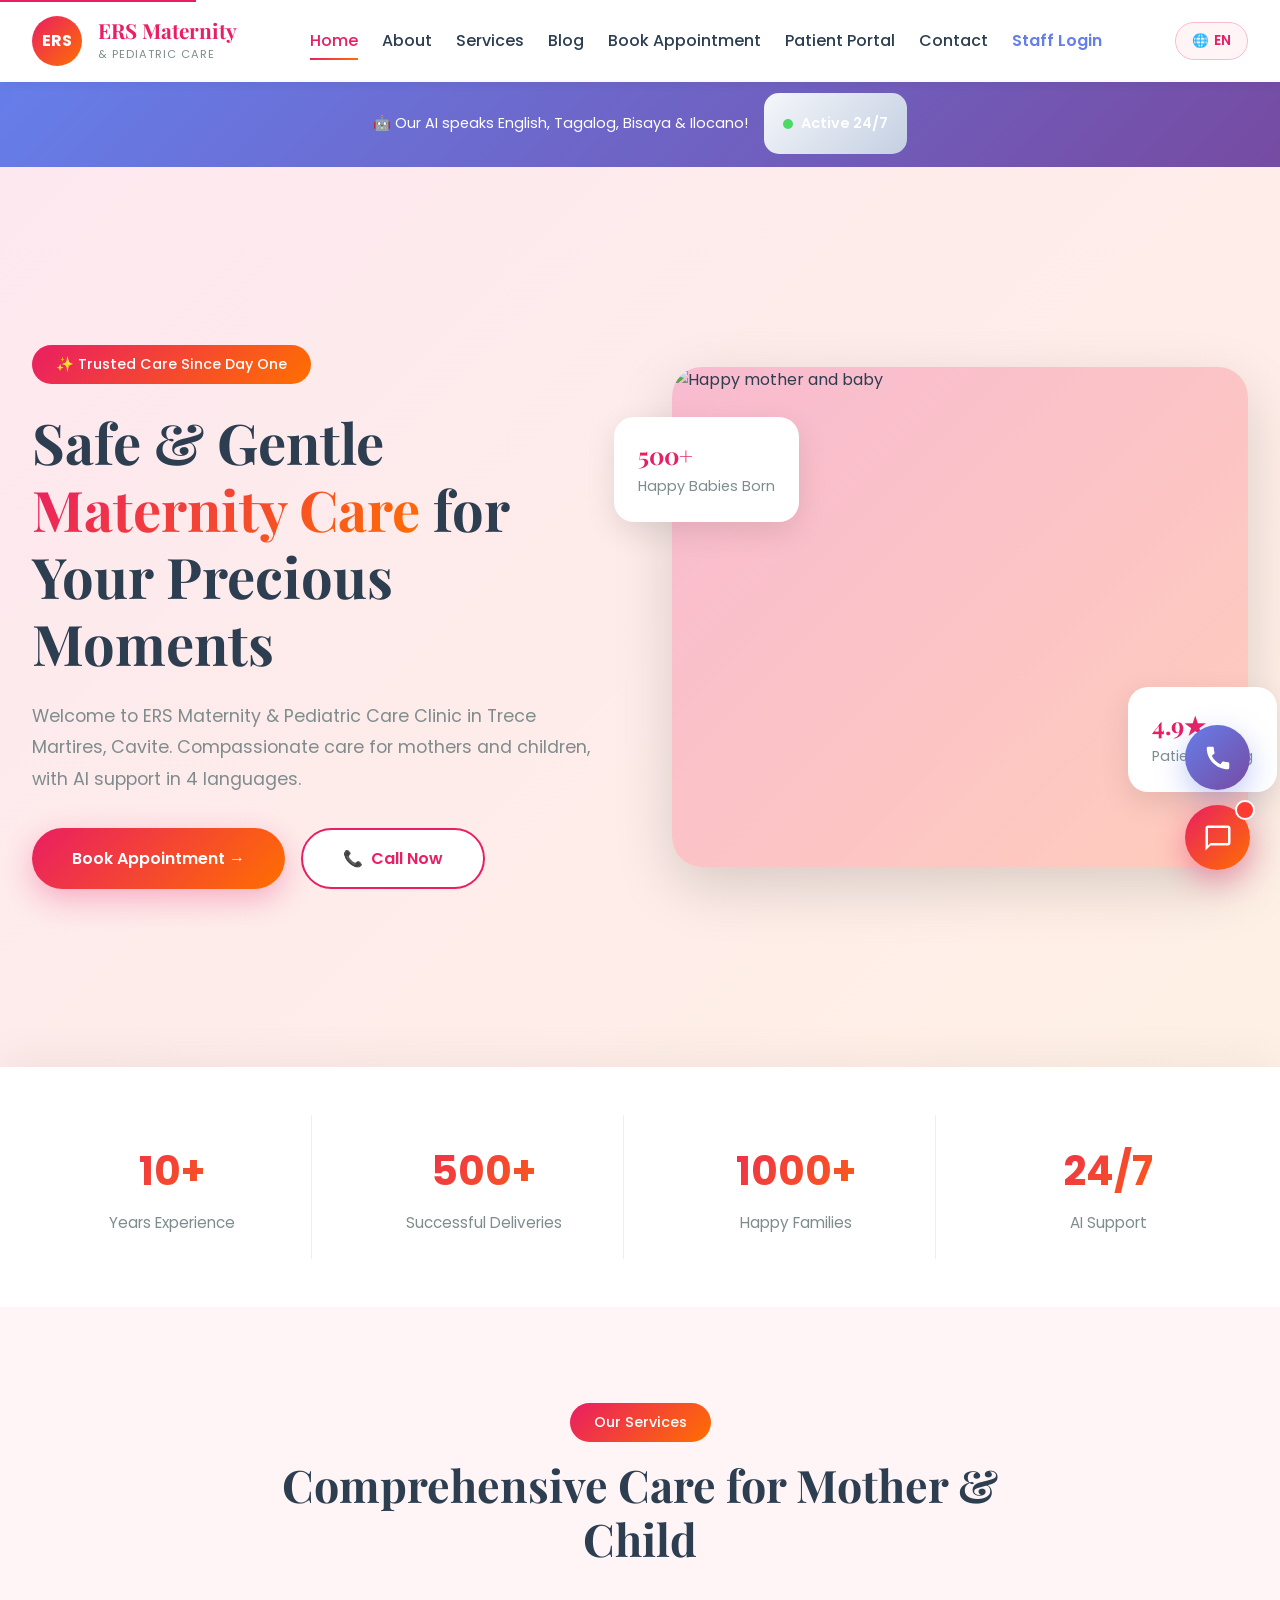
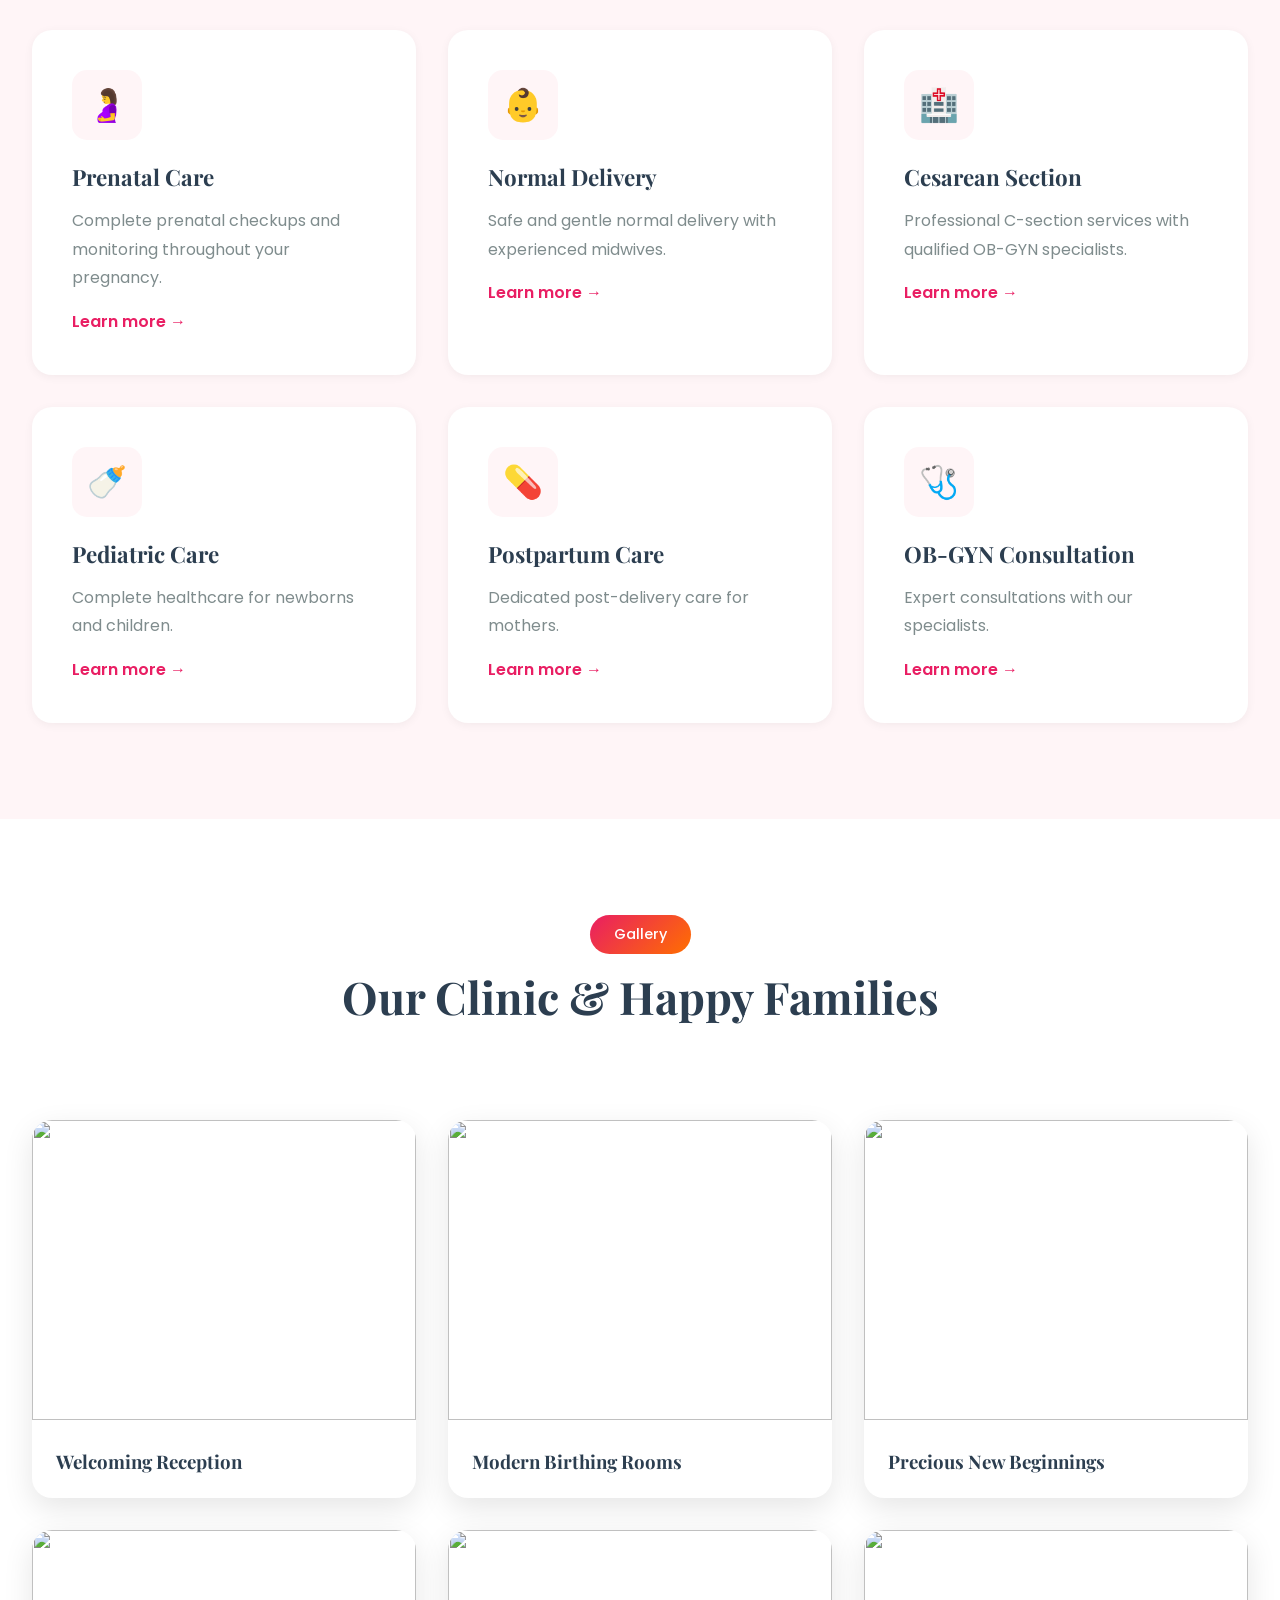
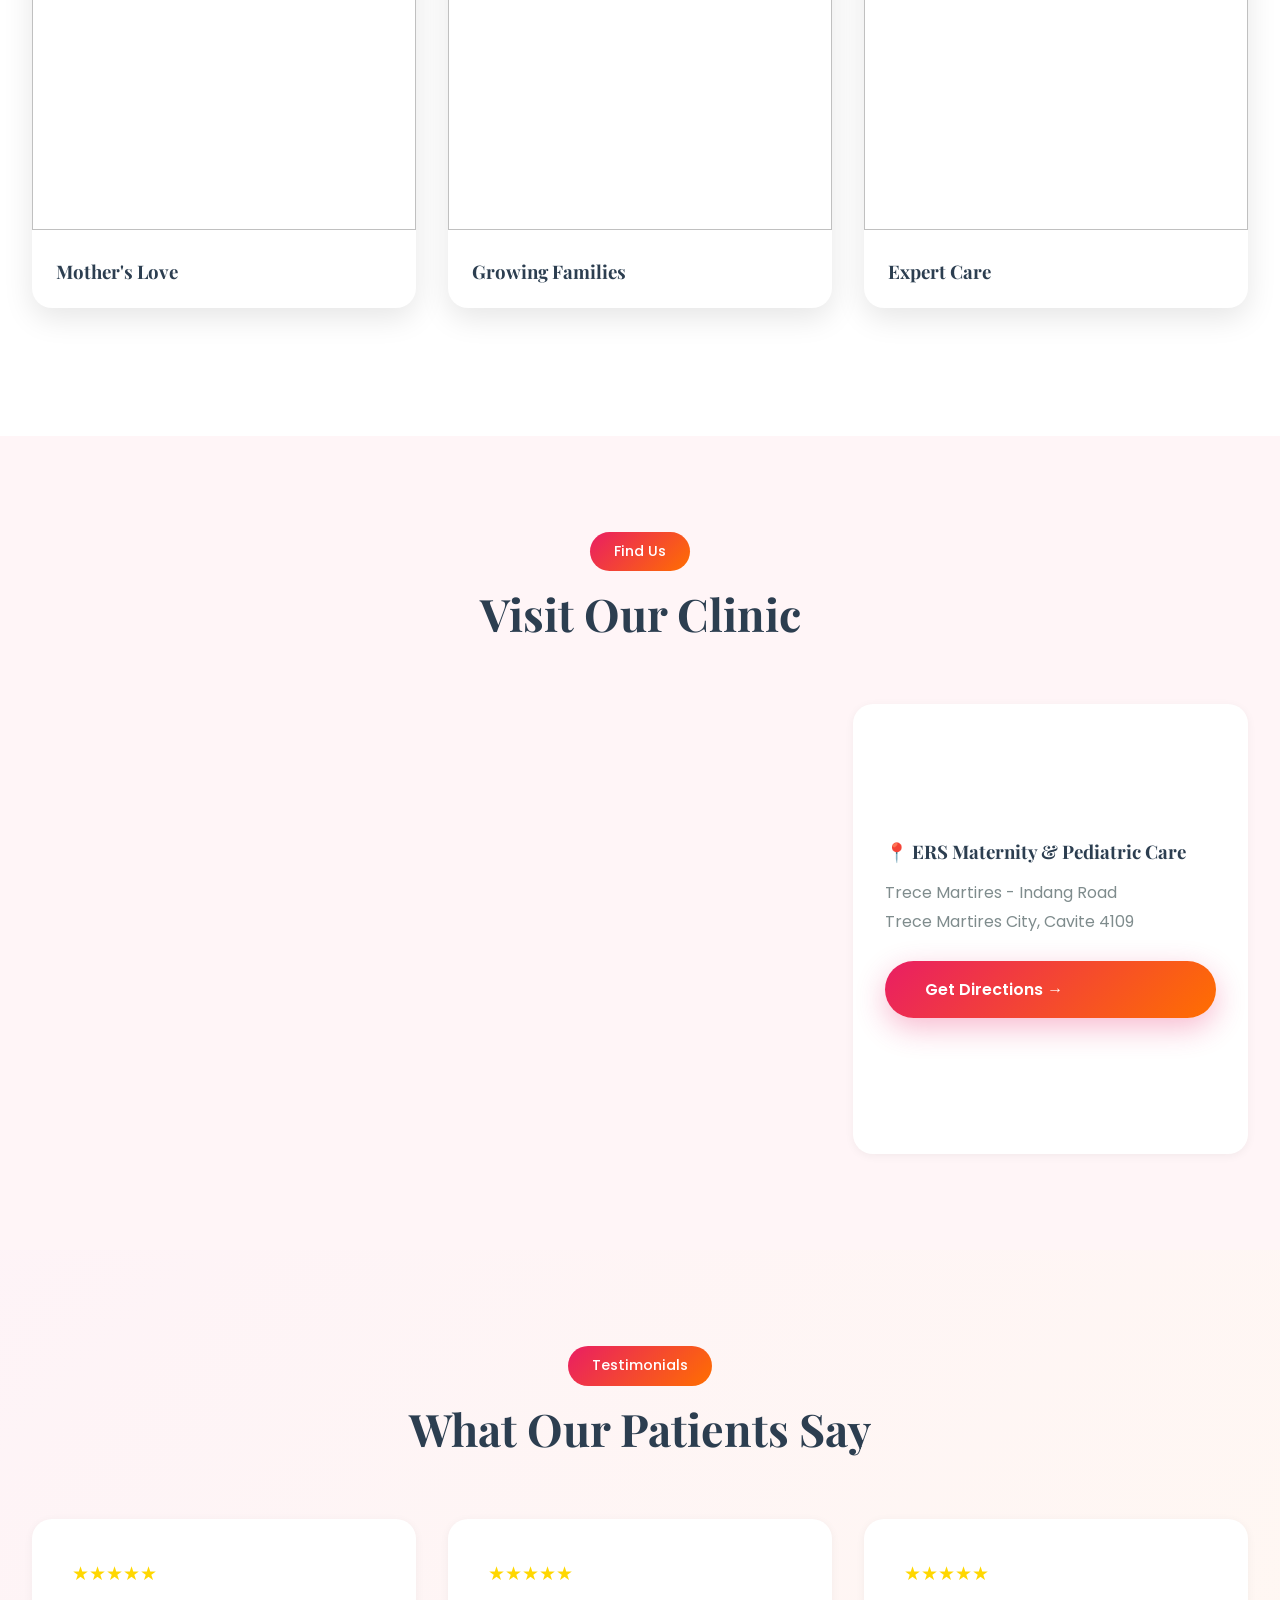
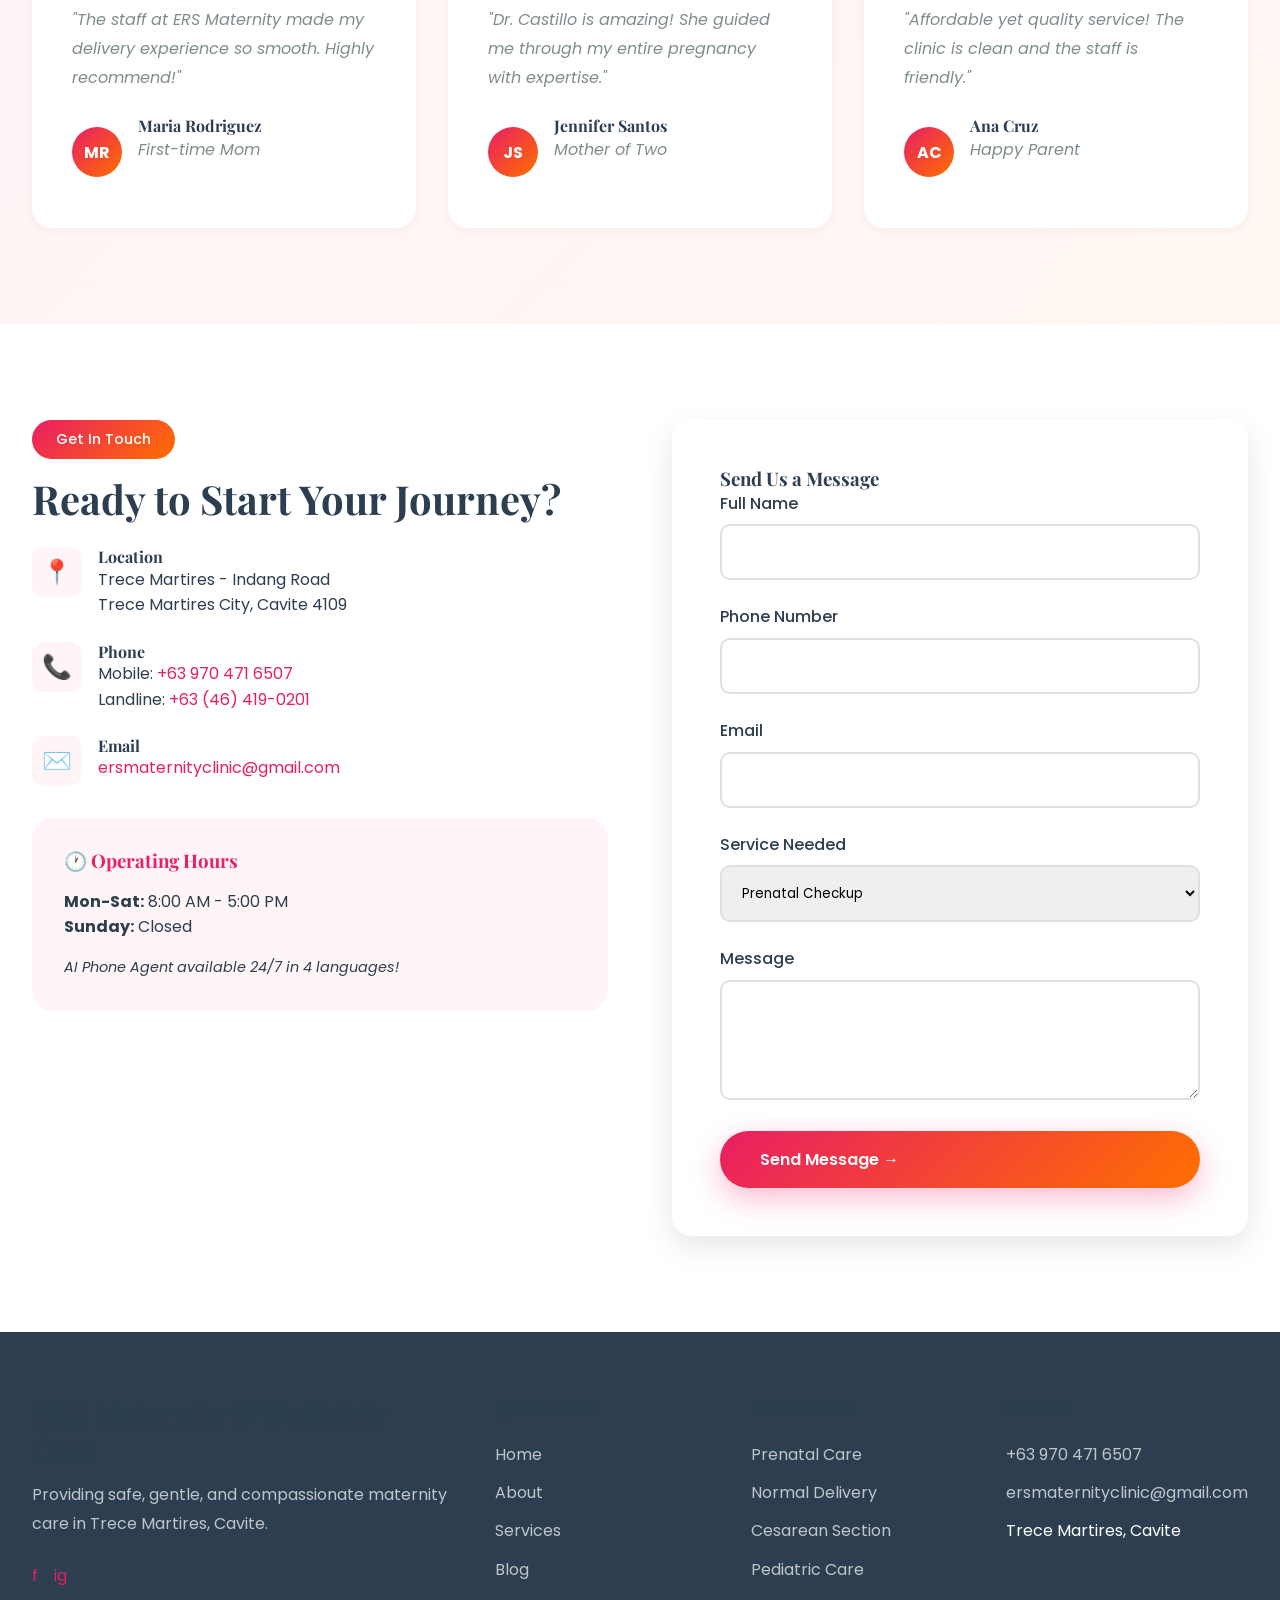
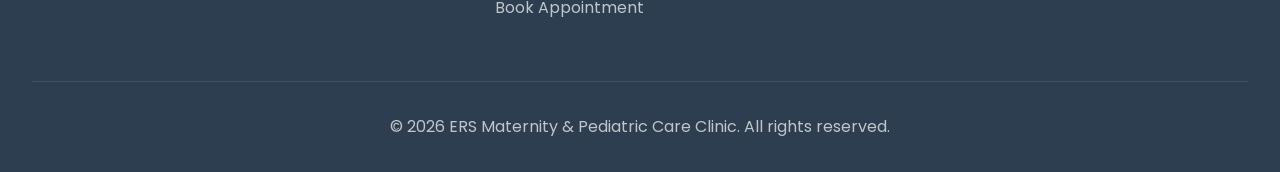
==== index.html @ a04b7bb4 "Update index.html" ====
<!DOCTYPE html>
<html lang="en">
<head>
    <meta charset="UTF-8">
    <meta name="viewport" content="width=device-width, initial-scale=1.0">
    
    <!-- SEO Meta Tags -->
    <title>ERS Maternity & Pediatric Care Clinic | Trece Martires, Cavite</title>
    <meta name="description" content="Trusted maternity and pediatric care in Trece Martires, Cavite. Prenatal care, normal delivery, C-section, and pediatric services. AI-assisted 24/7 support in English, Tagalog, Bisaya, and Ilocano.">
    <meta name="keywords" content="maternity clinic, pediatric care, Trece Martires, Cavite, prenatal, OB-GYN, delivery, pregnancy, Dr. Evalyn Rivera-Castillo">
    <meta name="author" content="ERS Maternity & Pediatric Care Clinic">
    <meta name="robots" content="index, follow">
    
    <!-- Open Graph / Facebook -->
    <meta property="og:type" content="website">
    <meta property="og:url" content="https://ersmaternityclinic.com/">
    <meta property="og:title" content="ERS Maternity & Pediatric Care Clinic">
    <meta property="og:description" content="Safe & gentle maternity care for your precious moments. 24/7 AI support in 4 languages.">
    <meta property="og:image" content="images/og-image.jpg">
    
    <!-- Twitter -->
    <meta property="twitter:card" content="summary_large_image">
    <meta property="twitter:title" content="ERS Maternity & Pediatric Care Clinic">
    <meta property="twitter:description" content="Trusted maternity care in Trece Martires, Cavite">
    
    <!-- PWA Manifest -->
    <link rel="manifest" href="manifest.json">
    <meta name="theme-color" content="#E91E63">
    <link rel="icon" type="image/png" href="images/favicon.png">
    <link rel="apple-touch-icon" href="images/apple-touch-icon.png">
    
    <!-- Structured Data (JSON-LD for SEO) -->
    <script type="application/ld+json">
    {
        "@context": "https://schema.org",
        "@type": "MedicalClinic",
        "name": "ERS Maternity & Pediatric Care Clinic",
        "image": "images/clinic.jpg",
        "telephone": "+639704716507",
        "email": "ersmaternityclinic@gmail.com",
        "address": {
            "@type": "PostalAddress",
            "streetAddress": "Trece Martires - Indang Road",
            "addressLocality": "Trece Martires City",
            "addressRegion": "Cavite",
            "postalCode": "4109",
            "addressCountry": "PH"
        },
        "geo": {
            "@type": "GeoCoordinates",
            "latitude": "14.2833",
            "longitude": "120.8667"
        },
        "openingHoursSpecification": [{
            "@type": "OpeningHoursSpecification",
            "dayOfWeek": ["Monday","Tuesday","Wednesday","Thursday","Friday","Saturday"],
            "opens": "08:00",
            "closes": "17:00"
        }],
        "medicalSpecialty": ["Obstetrics","Pediatrics","Maternity"],
        "availableLanguage": ["English","Tagalog","Cebuano","Ilocano"],
        "priceRange": "$$"
    }
    </script>
    
    <!-- Fonts & Stylesheets -->
    <link href="https://fonts.googleapis.com/css2?family=Poppins:wght@300;400;500;600;700&family=Playfair+Display:wght@400;500;600;700&display=swap" rel="stylesheet">
    <link rel="stylesheet" href="main.css">
</head>
<body>
    <!-- Skip to content (Accessibility) -->
    <a href="#main-content" class="skip-link">Skip to main content</a>
    
    <!-- Navigation -->
    <nav class="navbar" aria-label="Main navigation">
        <div class="nav-container">
            <div class="logo">
                <div class="logo-icon">ERS</div>
                <div class="logo-text">
                    <h1>ERS Maternity</h1>
                    <p>& PEDIATRIC CARE</p>
                </div>
            </div>
            <ul class="nav-links">
                <li><a href="index.html" class="active">Home</a></li>
                <li><a href="about.html">About</a></li>
                <li><a href="services.html">Services</a></li>
                <li><a href="blog.html">Blog</a></li>
                <li><a href="appointment.html">Book Appointment</a></li>
                <li><a href="portal.html">Patient Portal</a></li>
                <li><a href="#contact">Contact</a></li>
                <li><a href="staff.html" style="color: #667eea; font-weight: 600;">Staff Login</a></li>
            </ul>
            <!-- Language Selector -->
            <div class="lang-selector">
                <button class="lang-btn" id="siteLangBtn" aria-label="Select language">
                    🌐 <span id="currentLang">EN</span>
                </button>
                <div class="lang-dropdown" id="langDropdown">
                    <button data-lang="en">🇬🇧 English</button>
                    <button data-lang="tl">🇵🇭 Tagalog</button>
                    <button data-lang="ceb">🇵🇭 Bisaya</button>
                    <button data-lang="ilo">🇵🇭 Ilocano</button>
                </div>
            </div>
            <div class="mobile-menu" aria-label="Toggle menu">
                <span></span><span></span><span></span>
            </div>
        </div>
    </nav>

    <!-- AI Phone Status Banner -->
    <div class="ai-phone-banner">
        <span>🤖 <span data-translate="banner-text">Our AI speaks English, Tagalog, Bisaya & Ilocano!</span></span>
        <div class="ai-phone-status">
            <span class="status-indicator"></span>
            <span>Active 24/7</span>
        </div>
    </div>

    <!-- Hero Section -->
    <section class="hero" id="home">
        <div class="hero-container">
            <div class="hero-content">
                <div class="hero-badge" data-translate="hero-badge">✨ Trusted Care Since Day One</div>
                <h2 data-translate="hero-title">Safe & Gentle <span>Maternity Care</span> for Your Precious Moments</h2>
                <p data-translate="hero-desc">Welcome to ERS Maternity & Pediatric Care Clinic in Trece Martires, Cavite. Compassionate care for mothers and children, with AI support in 4 languages.</p>
                <div class="hero-buttons">
                    <a href="appointment.html" class="btn btn-primary" data-translate="btn-book">Book Appointment →</a>
                    <a href="tel:+639704716507" class="btn btn-secondary">📞 <span data-translate="btn-call">Call Now</span></a>
                </div>
            </div>
            <div class="hero-image">
                <div class="hero-image-main">
                    <img src="images/hero-maternity.jpg" alt="Happy mother and baby" loading="lazy">
                </div>
                <div class="floating-card floating-card-1">
                    <h4>500+</h4>
                    <p data-translate="card-babies">Happy Babies Born</p>
                </div>
                <div class="floating-card floating-card-2">
                    <h4>4.9★</h4>
                    <p data-translate="card-rating">Patient Rating</p>
                </div>
            </div>
        </div>
    </section>

    <!-- Stats Bar -->
    <div class="stats-bar">
        <div class="stats-container">
            <div class="stat-item">
                <div class="stat-number" data-count="10">0</div>
                <div class="stat-label" data-translate="stat-years">Years Experience</div>
            </div>
            <div class="stat-item">
                <div class="stat-number" data-count="500">0</div>
                <div class="stat-label" data-translate="stat-deliveries">Successful Deliveries</div>
            </div>
            <div class="stat-item">
                <div class="stat-number" data-count="1000">0</div>
                <div class="stat-label" data-translate="stat-families">Happy Families</div>
            </div>
            <div class="stat-item">
                <div class="stat-number">24/7</div>
                <div class="stat-label" data-translate="stat-support">AI Support</div>
            </div>
        </div>
    </div>

    <!-- Services Preview -->
    <section class="services" id="services">
        <div class="section-header">
            <div class="section-tag" data-translate="services-tag">Our Services</div>
            <h2 data-translate="services-title">Comprehensive Care for Mother & Child</h2>
        </div>
        <div class="services-grid">
            <div class="service-card fade-in">
                <div class="service-icon">🤰</div>
                <h3 data-translate="svc-prenatal-title">Prenatal Care</h3>
                <p data-translate="svc-prenatal-desc">Complete prenatal checkups and monitoring throughout your pregnancy.</p>
                <a href="services.html" class="service-link">Learn more →</a>
            </div>
            <div class="service-card fade-in">
                <div class="service-icon">👶</div>
                <h3 data-translate="svc-normal-title">Normal Delivery</h3>
                <p data-translate="svc-normal-desc">Safe and gentle normal delivery with experienced midwives.</p>
                <a href="services.html" class="service-link">Learn more →</a>
            </div>
            <div class="service-card fade-in">
                <div class="service-icon">🏥</div>
                <h3 data-translate="svc-cs-title">Cesarean Section</h3>
                <p data-translate="svc-cs-desc">Professional C-section services with qualified OB-GYN specialists.</p>
                <a href="services.html" class="service-link">Learn more →</a>
            </div>
            <div class="service-card fade-in">
                <div class="service-icon">🍼</div>
                <h3 data-translate="svc-pediatric-title">Pediatric Care</h3>
                <p data-translate="svc-pediatric-desc">Complete healthcare for newborns and children.</p>
                <a href="services.html" class="service-link">Learn more →</a>
            </div>
            <div class="service-card fade-in">
                <div class="service-icon">💊</div>
                <h3 data-translate="svc-postpartum-title">Postpartum Care</h3>
                <p data-translate="svc-postpartum-desc">Dedicated post-delivery care for mothers.</p>
                <a href="services.html" class="service-link">Learn more →</a>
            </div>
            <div class="service-card fade-in">
                <div class="service-icon">🩺</div>
                <h3 data-translate="svc-obgyn-title">OB-GYN Consultation</h3>
                <p data-translate="svc-obgyn-desc">Expert consultations with our specialists.</p>
                <a href="services.html" class="service-link">Learn more →</a>
            </div>
        </div>
    </section>

    <!-- Image Gallery -->
    <section class="gallery-section" id="gallery">
        <div class="section-header">
            <div class="section-tag" data-translate="gallery-tag">Gallery</div>
            <h2 data-translate="gallery-title">Our Clinic & Happy Families</h2>
        </div>
                    <div class="gallery-grid" id="galleryGrid" style="display: grid; grid-template-columns: repeat(auto-fit, minmax(300px, 1fr)); gap: 2rem; padding: 2rem 0;">
                
                <div style="border-radius: 20px; overflow: hidden; box-shadow: 0 10px 30px rgba(0,0,0,0.1); background: white;">
                    <img src="https://images.unsplash.com/photo-1519494026892-80bbd2d6fd0d?w=600" style="width: 100%; height: 300px; object-fit: cover;">
                    <div style="padding: 1.5rem;"><h3 style="margin: 0; font-family: 'Playfair Display', serif;">Welcoming Reception</h3></div>
                </div>

                <div style="border-radius: 20px; overflow: hidden; box-shadow: 0 10px 30px rgba(0,0,0,0.1); background: white;">
                    <img src="https://images.unsplash.com/photo-1516549655169-df83a0774514?w=600"  style="width: 100%; height: 300px; object-fit: cover;">
                    <div style="padding: 1.5rem;"><h3 style="margin: 0; font-family: 'Playfair Display', serif;">Modern Birthing Rooms</h3></div>
                </div>

                <div style="border-radius: 20px; overflow: hidden; box-shadow: 0 10px 30px rgba(0,0,0,0.1); background: white;">
                    <img src="https://images.unsplash.com/photo-1510906018117-804705b4d2e5?w=600" style="width: 100%; height: 300px; object-fit: cover;">
                    <div style="padding: 1.5rem;"><h3 style="margin: 0; font-family: 'Playfair Display', serif;">Precious New Beginnings</h3></div>
                </div>

                <div style="border-radius: 20px; overflow: hidden; box-shadow: 0 10px 30px rgba(0,0,0,0.1); background: white;">
                    <img src="https://images.unsplash.com/photo-1544126592-807ade215a0b?w=600" style="width: 100%; height: 300px; object-fit: cover;">
                    <div style="padding: 1.5rem;"><h3 style="margin: 0; font-family: 'Playfair Display', serif;">Mother's Love</h3></div>
                </div>

                <div style="border-radius: 20px; overflow: hidden; box-shadow: 0 10px 30px rgba(0,0,0,0.1); background: white;">
                    <img src="https://images.unsplash.com/photo-1542037104857-ffbb0b9155fb?w=600" style="width: 100%; height: 300px; object-fit: cover;">
                    <div style="padding: 1.5rem;"><h3 style="margin: 0; font-family: 'Playfair Display', serif;">Growing Families</h3></div>
                </div>

                <div style="border-radius: 20px; overflow: hidden; box-shadow: 0 10px 30px rgba(0,0,0,0.1); background: white;">
                    <img src="https://images.unsplash.com/photo-1612349317150-e413f6a5b16d?w=600" style="width: 100%; height: 300px; object-fit: cover;">
                    <div style="padding: 1.5rem;"><h3 style="margin: 0; font-family: 'Playfair Display', serif;">Expert Care</h3></div>
                </div>

            </div>
    </section>

    <!-- Google Maps Section -->
    <section class="map-section">
        <div class="section-header">
            <div class="section-tag" data-translate="map-tag">Find Us</div>
            <h2 data-translate="map-title">Visit Our Clinic</h2>
        </div>
        <div class="map-container">
            <iframe 
                src="https://www.google.com/maps/embed?pb=!1m18!1m12!1m3!1d3861.123!2d120.8667!3d14.2833!2m3!1f0!2f0!3f0!3m2!1i1024!2i768!4f13.1!3m3!1m2!1s0x0%3A0x0!2sTrece%20Martires%20City!5e0!3m2!1sen!2sph!4v1234567890"
                width="100%" 
                height="450" 
                style="border:0; border-radius: 20px;" 
                allowfullscreen="" 
                loading="lazy"
                referrerpolicy="no-referrer-when-downgrade"
                title="ERS Maternity Clinic Location">
            </iframe>
            <div class="map-info">
                <h3>📍 ERS Maternity & Pediatric Care</h3>
                <p>Trece Martires - Indang Road<br>Trece Martires City, Cavite 4109</p>
                <a href="https://maps.google.com/?q=ERS+Maternity+Clinic+Trece+Martires" target="_blank" class="btn btn-primary">Get Directions →</a>
            </div>
        </div>
    </section>

    <!-- Testimonials -->
    <section class="testimonials" id="testimonials">
        <div class="section-header">
            <div class="section-tag" data-translate="testi-tag">Testimonials</div>
            <h2 data-translate="testi-title">What Our Patients Say</h2>
        </div>
        <div class="testimonials-grid">
            <div class="testimonial-card fade-in">
                <div class="stars">★★★★★</div>
                <p data-translate="testi-1">"The staff at ERS Maternity made my delivery experience so smooth. Highly recommend!"</p>
                <div class="testimonial-author">
                    <div class="author-avatar">MR</div>
                    <div class="author-info">
                        <h4>Maria Rodriguez</h4>
                        <p>First-time Mom</p>
                    </div>
                </div>
            </div>
            <div class="testimonial-card fade-in">
                <div class="stars">★★★★★</div>
                <p data-translate="testi-2">"Dr. Castillo is amazing! She guided me through my entire pregnancy with expertise."</p>
                <div class="testimonial-author">
                    <div class="author-avatar">JS</div>
                    <div class="author-info">
                        <h4>Jennifer Santos</h4>
                        <p>Mother of Two</p>
                    </div>
                </div>
            </div>
            <div class="testimonial-card fade-in">
                <div class="stars">★★★★★</div>
                <p data-translate="testi-3">"Affordable yet quality service! The clinic is clean and the staff is friendly."</p>
                <div class="testimonial-author">
                    <div class="author-avatar">AC</div>
                    <div class="author-info">
                        <h4>Ana Cruz</h4>
                        <p>Happy Parent</p>
                    </div>
                </div>
            </div>
        </div>
    </section>

    <!-- Contact Section -->
    <section class="contact" id="contact">
        <div class="contact-container">
            <div class="contact-info">
                <div class="section-tag" data-translate="contact-tag">Get In Touch</div>
                <h2 data-translate="contact-title">Ready to Start Your Journey?</h2>
                <div class="contact-details">
                    <div class="contact-item">
                        <div class="contact-icon">📍</div>
                        <div class="contact-text">
                            <h4 data-translate="loc-title">Location</h4>
                            <p>Trece Martires - Indang Road<br>Trece Martires City, Cavite 4109</p>
                        </div>
                    </div>
                    <div class="contact-item">
                        <div class="contact-icon">📞</div>
                        <div class="contact-text">
                            <h4 data-translate="phone-title">Phone</h4>
                            <p>Mobile: <a href="tel:+639704716507">+63 970 471 6507</a><br>
                               Landline: <a href="tel:+63464190201">+63 (46) 419-0201</a></p>
                        </div>
                    </div>
                    <div class="contact-item">
                        <div class="contact-icon">✉️</div>
                        <div class="contact-text">
                            <h4>Email</h4>
                            <p><a href="mailto:ersmaternityclinic@gmail.com">ersmaternityclinic@gmail.com</a></p>
                        </div>
                    </div>
                </div>
                <div class="hours-box">
                    <h3 data-translate="hours-title">🕐 Operating Hours</h3>
                    <p><strong>Mon-Sat:</strong> 8:00 AM - 5:00 PM</p>
                    <p><strong>Sunday:</strong> Closed</p>
                    <p style="margin-top: 1rem; font-size: 0.9rem;"><em data-translate="hours-ai">AI Phone Agent available 24/7 in 4 languages!</em></p>
                </div>
            </div>
            <div class="contact-form">
                <h3 data-translate="form-title">Send Us a Message</h3>
                <form id="contactForm">
                    <div class="form-group">
                        <label data-translate="form-name">Full Name</label>
                        <input type="text" name="name" required>
                    </div>
                    <div class="form-group">
                        <label data-translate="form-phone">Phone Number</label>
                        <input type="tel" name="phone" required>
                    </div>
                    <div class="form-group">
                        <label>Email</label>
                        <input type="email" name="email">
                    </div>
                    <div class="form-group">
                        <label data-translate="form-service">Service Needed</label>
                        <select name="service">
                            <option value="prenatal">Prenatal Checkup</option>
                            <option value="delivery">Delivery Services</option>
                            <option value="pediatric">Pediatric Care</option>
                            <option value="postpartum">Postpartum Care</option>
                            <option value="obgyn">OB-GYN Consultation</option>
                        </select>
                    </div>
                    <div class="form-group">
                        <label data-translate="form-message">Message</label>
                        <textarea name="message"></textarea>
                    </div>
                    <button type="submit" class="btn btn-primary" style="width:100%;" data-translate="form-submit">Send Message →</button>
                </form>
            </div>
        </div>
    </section>

    <!-- Footer -->
    <footer>
        <div class="footer-container">
            <div class="footer-brand">
                <h3>ERS Maternity & Pediatric Care</h3>
                <p data-translate="footer-desc">Providing safe, gentle, and compassionate maternity care in Trece Martires, Cavite.</p>
                <div class="social-links">
                    <a href="https://www.facebook.com/ERSmaternityclinic" target="_blank" aria-label="Facebook">f</a>
                    <a href="#" aria-label="Instagram">ig</a>
                </div>
            </div>
            <div class="footer-section">
                <h4 data-translate="footer-links">Quick Links</h4>
                <ul>
                    <li><a href="index.html">Home</a></li>
                    <li><a href="about.html">About</a></li>
                    <li><a href="services.html">Services</a></li>
                    <li><a href="blog.html">Blog</a></li>
                    <li><a href="appointment.html">Book Appointment</a></li>
                </ul>
            </div>
            <div class="footer-section">
                <h4 data-translate="footer-services">Our Services</h4>
                <ul>
                    <li><a href="services.html">Prenatal Care</a></li>
                    <li><a href="services.html">Normal Delivery</a></li>
                    <li><a href="services.html">Cesarean Section</a></li>
                    <li><a href="services.html">Pediatric Care</a></li>
                </ul>
            </div>
            <div class="footer-section">
                <h4 data-translate="footer-contact">Contact</h4>
                <ul>
                    <li><a href="tel:+639704716507">+63 970 471 6507</a></li>
                    <li><a href="mailto:ersmaternityclinic@gmail.com">ersmaternityclinic@gmail.com</a></li>
                    <li>Trece Martires, Cavite</li>
                </ul>
            </div>
        </div>
        <div class="footer-bottom">
            <p>&copy; 2026 ERS Maternity & Pediatric Care Clinic. All rights reserved.</p>
        </div>
    </footer>

    <!-- AI Widgets -->
    <div id="aiPhoneWidget"></div>
    <div id="chatbotWidget"></div>

    <!-- Scripts -->
    <script src="main.js"></script>
<script src="chatbot.js"></script>
<script src="phone-agent.js"></script>
<script src="appointment.js"></script>

<script src="config.js"></script>
</body>
</html>
---- main.css ----
/* =========================================
   ERS MATERNITY CLINIC - MAIN STYLES
   ========================================= */

* { margin: 0; padding: 0; box-sizing: border-box; }

:root {
    --primary-color: #E91E63;
    --secondary-color: #F8BBD0;
    --accent-color: #FF6F00;
    --text-dark: #2C3E50;
    --text-light: #7F8C8D;
    --bg-light: #FFF5F7;
    --white: #FFFFFF;
    --success-color: #4CD964;
    --warning-color: #FF9500;
    --error-color: #FF3B30;
    --gradient-primary: linear-gradient(135deg, #E91E63 0%, #FF6F00 100%);
    --gradient-phone: linear-gradient(135deg, #667eea 0%, #764ba2 100%);
    --shadow-sm: 0 2px 10px rgba(0,0,0,0.05);
    --shadow-md: 0 10px 30px rgba(0,0,0,0.1);
    --shadow-lg: 0 20px 60px rgba(0,0,0,0.15);
}

body {
    font-family: 'Poppins', sans-serif;
    color: var(--text-dark);
    line-height: 1.6;
    overflow-x: hidden;
    background: var(--white);
}

/* Accessibility */
.skip-link {
    position: absolute;
    top: -40px;
    left: 0;
    background: var(--primary-color);
    color: white;
    padding: 8px 16px;
    z-index: 10000;
    transition: top 0.3s;
}
.skip-link:focus { top: 0; }

.container {
    max-width: 1400px;
    margin: 0 auto;
    padding: 0 2rem;
}

/* Typography */
h1, h2, h3, h4, h5, h6 {
    font-family: 'Playfair Display', serif;
    color: var(--text-dark);
    line-height: 1.2;
}

a { color: var(--primary-color); text-decoration: none; transition: color 0.3s; }
a:hover { color: var(--accent-color); }

/* Buttons */
.btn {
    padding: 1rem 2.5rem;
    border-radius: 50px;
    text-decoration: none;
    font-weight: 600;
    transition: all 0.3s ease;
    display: inline-flex;
    align-items: center;
    gap: 0.5rem;
    cursor: pointer;
    border: none;
    font-family: 'Poppins', sans-serif;
    font-size: 1rem;
}

.btn-primary {
    background: var(--gradient-primary);
    color: white;
    box-shadow: 0 10px 30px rgba(233, 30, 99, 0.3);
}

.btn-primary:hover {
    transform: translateY(-3px);
    box-shadow: 0 15px 40px rgba(233, 30, 99, 0.4);
}

.btn-secondary {
    background: white;
    color: var(--primary-color);
    border: 2px solid var(--primary-color);
}

.btn-secondary:hover {
    background: var(--primary-color);
    color: white;
    transform: translateY(-3px);
}

/* Navigation */
.navbar {
    position: fixed;
    top: 0;
    width: 100%;
    background: rgba(255, 255, 255, 0.95);
    backdrop-filter: blur(10px);
    box-shadow: var(--shadow-sm);
    z-index: 1000;
    transition: all 0.3s ease;
}

.nav-container {
    max-width: 1400px;
    margin: 0 auto;
    padding: 1rem 2rem;
    display: flex;
    justify-content: space-between;
    align-items: center;
    gap: 2rem;
}

.logo { display: flex; align-items: center; gap: 1rem; }

.logo-icon {
    width: 50px; height: 50px;
    background: var(--gradient-primary);
    border-radius: 50%;
    display: flex; align-items: center; justify-content: center;
    color: white; font-size: 1rem; font-weight: bold;
}

.logo-text h1 {
    font-family: 'Playfair Display', serif;
    font-size: 1.3rem;
    color: var(--primary-color);
    margin-bottom: 0.2rem;
}

.logo-text p {
    font-size: 0.7rem;
    color: var(--text-light);
    letter-spacing: 1px;
}

.nav-links {
    display: flex;
    list-style: none;
    gap: 1.5rem;
    flex: 1;
    justify-content: center;
}

.nav-links a {
    color: var(--text-dark);
    font-weight: 500;
    position: relative;
    padding: 0.5rem 0;
}

.nav-links a:hover, .nav-links a.active { color: var(--primary-color); }

.nav-links a::after {
    content: '';
    position: absolute;
    bottom: 0; left: 0;
    width: 0; height: 2px;
    background: var(--gradient-primary);
    transition: width 0.3s;
}

.nav-links a:hover::after, .nav-links a.active::after { width: 100%; }

/* Language Selector */
.lang-selector { position: relative; }

.lang-btn {
    background: var(--bg-light);
    border: 1px solid var(--secondary-color);
    color: var(--primary-color);
    padding: 0.5rem 1rem;
    border-radius: 25px;
    cursor: pointer;
    font-weight: 600;
    font-family: 'Poppins', sans-serif;
    display: flex;
    align-items: center;
    gap: 0.3rem;
}

.lang-dropdown {
    position: absolute;
    top: calc(100% + 10px);
    right: 0;
    background: white;
    border-radius: 10px;
    box-shadow: var(--shadow-md);
    overflow: hidden;
    display: none;
    min-width: 150px;
    z-index: 1001;
}

.lang-dropdown.active { display: block; }

.lang-dropdown button {
    width: 100%;
    padding: 0.8rem 1rem;
    background: none;
    border: none;
    text-align: left;
    cursor: pointer;
    font-family: 'Poppins', sans-serif;
    transition: background 0.3s;
}

.lang-dropdown button:hover { background: var(--bg-light); }

.mobile-menu {
    display: none;
    flex-direction: column;
    cursor: pointer;
    gap: 5px;
}

.mobile-menu span {
    width: 25px; height: 3px;
    background: var(--primary-color);
    transition: all 0.3s;
}

/* AI Banner */
.ai-phone-banner {
    background: var(--gradient-phone);
    color: white;
    padding: 0.8rem 2rem;
    text-align: center;
    font-size: 0.9rem;
    margin-top: 80px;
    display: flex;
    align-items: center;
    justify-content: center;
    gap: 1rem;
    flex-wrap: wrap;
}

.ai-phone-status {
    display: inline-flex;
    align-items: center;
    gap: 0.5rem;
    background: rgba(255, 255, 255, 0.2);
    padding: 0.3rem 1rem;
    border-radius: 20px;
    font-weight: 600;
}

.status-indicator {
    width: 10px; height: 10px;
    background: var(--success-color);
    border-radius: 50%;
    animation: pulse 2s infinite;
}

@keyframes pulse {
    0% { box-shadow: 0 0 0 0 rgba(76, 217, 100, 0.7); }
    70% { box-shadow: 0 0 0 10px rgba(76, 217, 100, 0); }
    100% { box-shadow: 0 0 0 0 rgba(76, 217, 100, 0); }
}

/* Hero Section */
.hero {
    min-height: 100vh;
    background: linear-gradient(135deg, rgba(233, 30, 99, 0.1) 0%, rgba(255, 111, 0, 0.1) 100%);
    display: flex;
    align-items: center;
    position: relative;
    overflow: hidden;
}

.hero-container {
    max-width: 1400px;
    margin: 0 auto;
    padding: 2rem;
    display: grid;
    grid-template-columns: 1fr 1fr;
    gap: 4rem;
    align-items: center;
}

.hero-badge {
    display: inline-block;
    background: var(--gradient-primary);
    color: white;
    padding: 0.5rem 1.5rem;
    border-radius: 50px;
    font-size: 0.9rem;
    font-weight: 500;
    margin-bottom: 1.5rem;
}

.hero-content h2 {
    font-size: 3.5rem;
    margin-bottom: 1.5rem;
}

.hero-content h2 span {
    background: var(--gradient-primary);
    -webkit-background-clip: text;
    -webkit-text-fill-color: transparent;
    background-clip: text;
}

.hero-content p {
    font-size: 1.1rem;
    color: var(--text-light);
    margin-bottom: 2rem;
    line-height: 1.8;
}

.hero-buttons { display: flex; gap: 1rem; flex-wrap: wrap; }

.hero-image { position: relative; }

.hero-image-main {
    width: 100%;
    max-width: 600px;
    height: 500px;
    background: linear-gradient(135deg, #F8BBD0 0%, #FFCCBC 100%);
    border-radius: 30px;
    overflow: hidden;
    box-shadow: var(--shadow-lg);
}

.hero-image-main img {
    width: 100%;
    height: 100%;
    object-fit: cover;
}

.floating-card {
    position: absolute;
    background: white;
    padding: 1.5rem;
    border-radius: 20px;
    box-shadow: var(--shadow-md);
    animation: float 3s ease-in-out infinite;
}

.floating-card-1 { top: 10%; left: -10%; }
.floating-card-2 { bottom: 15%; right: -5%; animation-delay: 1s; }
.floating-card h4 { color: var(--primary-color); font-size: 1.5rem; margin-bottom: 0.3rem; }
.floating-card p { font-size: 0.9rem; color: var(--text-light); }

@keyframes float {
    0%, 100% { transform: translateY(0); }
    50% { transform: translateY(-20px); }
}

/* Stats Bar */
.stats-bar {
    background: white;
    padding: 3rem 2rem;
    box-shadow: 0 -10px 40px rgba(0, 0, 0, 0.05);
}

.stats-container {
    max-width: 1400px;
    margin: 0 auto;
    display: grid;
    grid-template-columns: repeat(4, 1fr);
    gap: 2rem;
}

.stat-item {
    text-align: center;
    padding: 1.5rem;
    border-right: 1px solid #eee;
}

.stat-item:last-child { border-right: none; }

.stat-number {
    font-size: 2.5rem;
    font-weight: 700;
    background: var(--gradient-primary);
    -webkit-background-clip: text;
    -webkit-text-fill-color: transparent;
    background-clip: text;
    margin-bottom: 0.5rem;
}

.stat-label { color: var(--text-light); font-size: 0.95rem; }

/* Section Headers */
.section-header {
    text-align: center;
    max-width: 800px;
    margin: 0 auto 4rem;
}

.section-tag {
    display: inline-block;
    background: var(--gradient-primary);
    color: white;
    padding: 0.5rem 1.5rem;
    border-radius: 50px;
    font-size: 0.9rem;
    font-weight: 500;
    margin-bottom: 1rem;
}

.section-header h2 {
    font-size: 2.8rem;
    margin-bottom: 1rem;
}

/* Services */
.services { padding: 6rem 2rem; background: var(--bg-light); }

.services-grid {
    max-width: 1400px;
    margin: 0 auto;
    display: grid;
    grid-template-columns: repeat(auto-fit, minmax(300px, 1fr));
    gap: 2rem;
}

.service-card {
    background: white;
    padding: 2.5rem;
    border-radius: 20px;
    box-shadow: var(--shadow-sm);
    transition: all 0.3s ease;
    position: relative;
    overflow: hidden;
}

.service-card::before {
    content: '';
    position: absolute;
    top: 0; left: 0;
    width: 100%; height: 5px;
    background: var(--gradient-primary);
    transform: scaleX(0);
    transition: transform 0.3s;
}

.service-card:hover {
    transform: translateY(-10px);
    box-shadow: var(--shadow-md);
}

.service-card:hover::before { transform: scaleX(1); }

.service-icon {
    width: 70px; height: 70px;
    background: var(--bg-light);
    border-radius: 15px;
    display: flex; align-items: center; justify-content: center;
    font-size: 2rem;
    margin-bottom: 1.5rem;
}

.service-card h3 { font-size: 1.4rem; margin-bottom: 1rem; }
.service-card p { color: var(--text-light); line-height: 1.8; margin-bottom: 1rem; }

.service-link {
    color: var(--primary-color);
    font-weight: 600;
    display: inline-block;
}

/* Gallery */
.gallery-section { padding: 6rem 2rem; background: white; }

.gallery-grid {
    max-width: 1400px;
    margin: 0 auto;
    display: grid;
    grid-template-columns: repeat(auto-fit, minmax(250px, 1fr));
    gap: 1.5rem;
}

.gallery-item {
    position: relative;
    border-radius: 15px;
    overflow: hidden;
    cursor: pointer;
    aspect-ratio: 1;
    transition: transform 0.3s;
}

.gallery-item:hover { transform: scale(1.03); }

.gallery-item img {
    width: 100%;
    height: 100%;
    object-fit: cover;
    transition: transform 0.5s;
}

.gallery-item:hover img { transform: scale(1.1); }

.gallery-overlay {
    position: absolute;
    inset: 0;
    background: linear-gradient(to top, rgba(0,0,0,0.7), transparent);
    opacity: 0;
    transition: opacity 0.3s;
    display: flex;
    align-items: flex-end;
    padding: 1.5rem;
    color: white;
}

.gallery-item:hover .gallery-overlay { opacity: 1; }

/* Lightbox */
.lightbox {
    position: fixed;
    inset: 0;
    background: rgba(0,0,0,0.95);
    z-index: 10000;
    display: none;
    align-items: center;
    justify-content: center;
    padding: 2rem;
}

.lightbox.active { display: flex; }

.lightbox img {
    max-width: 90%;
    max-height: 90vh;
    border-radius: 10px;
}

.lightbox-close {
    position: absolute;
    top: 2rem; right: 2rem;
    background: white;
    border: none;
    width: 50px; height: 50px;
    border-radius: 50%;
    cursor: pointer;
    font-size: 1.5rem;
}

/* Map Section */
.map-section { padding: 6rem 2rem; background: var(--bg-light); }

.map-container {
    max-width: 1400px;
    margin: 0 auto;
    display: grid;
    grid-template-columns: 2fr 1fr;
    gap: 2rem;
    align-items: stretch;
}

.map-info {
    background: white;
    padding: 2rem;
    border-radius: 20px;
    box-shadow: var(--shadow-sm);
    display: flex;
    flex-direction: column;
    justify-content: center;
}

.map-info h3 { margin-bottom: 1rem; }
.map-info p { color: var(--text-light); margin-bottom: 1.5rem; line-height: 1.8; }

/* Testimonials */
.testimonials {
    padding: 6rem 2rem;
    background: linear-gradient(135deg, rgba(233, 30, 99, 0.05) 0%, rgba(255, 111, 0, 0.05) 100%);
}

.testimonials-grid {
    max-width: 1400px;
    margin: 0 auto;
    display: grid;
    grid-template-columns: repeat(auto-fit, minmax(350px, 1fr));
    gap: 2rem;
}

.testimonial-card {
    background: white;
    padding: 2.5rem;
    border-radius: 20px;
    box-shadow: var(--shadow-sm);
    position: relative;
}

.stars { color: #FFD700; font-size: 1.2rem; margin-bottom: 1rem; }
.testimonial-card p { color: var(--text-light); line-height: 1.8; margin-bottom: 1.5rem; font-style: italic; }

.testimonial-author { display: flex; align-items: center; gap: 1rem; }

.author-avatar {
    width: 50px; height: 50px;
    background: var(--gradient-primary);
    border-radius: 50%;
    display: flex; align-items: center; justify-content: center;
    color: white; font-weight: bold;
}

/* Contact */
.contact { padding: 6rem 2rem; background: white; }

.contact-container {
    max-width: 1400px;
    margin: 0 auto;
    display: grid;
    grid-template-columns: 1fr 1fr;
    gap: 4rem;
}

.contact-info h2 { font-size: 2.5rem; margin-bottom: 1.5rem; }

.contact-details { display: flex; flex-direction: column; gap: 1.5rem; margin-bottom: 2rem; }

.contact-item { display: flex; align-items: flex-start; gap: 1rem; }

.contact-icon {
    width: 50px; height: 50px;
    background: var(--bg-light);
    border-radius: 12px;
    display: flex; align-items: center; justify-content: center;
    font-size: 1.5rem;
    flex-shrink: 0;
}

.hours-box {
    background: var(--bg-light);
    padding: 2rem;
    border-radius: 20px;
}

.hours-box h3 { color: var(--primary-color); margin-bottom: 1rem; }

.contact-form {
    background: white;
    padding: 3rem;
    border-radius: 20px;
    box-shadow: var(--shadow-md);
}

.form-group { margin-bottom: 1.5rem; }

.form-group label {
    display: block;
    margin-bottom: 0.5rem;
    font-weight: 500;
}

.form-group input,
.form-group textarea,
.form-group select {
    width: 100%;
    padding: 1rem;
    border: 2px solid #e0e0e0;
    border-radius: 10px;
    font-family: 'Poppins', sans-serif;
    transition: border-color 0.3s;
}

.form-group input:focus,
.form-group textarea:focus,
.form-group select:focus {
    outline: none;
    border-color: var(--primary-color);
}

.form-group textarea { resize: vertical; min-height: 120px; }

/* Footer */
footer {
    background: var(--text-dark);
    color: white;
    padding: 4rem 2rem 2rem;
}

.footer-container {
    max-width: 1400px;
    margin: 0 auto;
    display: grid;
    grid-template-columns: 2fr 1fr 1fr 1fr;
    gap: 3rem;
    margin-bottom: 3rem;
}

.footer-brand h3 {
    font-family: 'Playfair Display', serif;
    font-size: 1.8rem;
    margin-bottom: 1rem;
}

.footer-brand p {
    color: rgba(255, 255, 255, 0.7);
    line-height: 1.8;
    margin-bottom: 1.5rem;
}

.social-links { display: flex; gap: 1rem; }

.social-link {
    width: 40px; height: 40px;
    background: rgba(255, 255, 255, 0.1);
    border-radius: 50%;
    display: flex; align-items: center; justify-content: center;
    color: white;
    font-weight: bold;
    transition: all 0.3s;
}

.social-link:hover {
    background: var(--primary-color);
    transform: translateY(-3px);
}

.footer-section h4 { margin-bottom: 1.5rem; font-size: 1.1rem; }
.footer-section ul { list-style: none; }
.footer-section ul li { margin-bottom: 0.8rem; }
.footer-section ul li a { color: rgba(255, 255, 255, 0.7); }
.footer-section ul li a:hover { color: var(--primary-color); }

.footer-bottom {
    max-width: 1400px;
    margin: 0 auto;
    padding-top: 2rem;
    border-top: 1px solid rgba(255, 255, 255, 0.1);
    text-align: center;
    color: rgba(255, 255, 255, 0.7);
}

/* Animations */
.fade-in {
    opacity: 0;
    transform: translateY(30px);
    transition: all 0.6s ease;
}

.fade-in.visible {
    opacity: 1;
    transform: translateY(0);
}

@keyframes fadeInUp {
    from { opacity: 0; transform: translateY(30px); }
    to { opacity: 1; transform: translateY(0); }
}

/* Booking Page */
.appointment-hero {
    background: var(--gradient-primary);
    color: white;
    padding: 8rem 2rem 4rem;
    text-align: center;
    margin-top: 80px;
}

.appointment-hero h1 { font-size: 3rem; margin-bottom: 1rem; color: white; }
.appointment-hero p { font-size: 1.2rem; opacity: 0.95; }

.booking-section { padding: 4rem 2rem; background: var(--bg-light); }

.booking-container {
    max-width: 1000px;
    margin: 0 auto;
    background: white;
    padding: 3rem;
    border-radius: 20px;
    box-shadow: var(--shadow-md);
}

.booking-steps {
    display: flex;
    justify-content: space-between;
    margin-bottom: 3rem;
    position: relative;
}

.booking-steps::before {
    content: '';
    position: absolute;
    top: 20px;
    left: 10%;
    right: 10%;
    height: 2px;
    background: #e0e0e0;
    z-index: 0;
}

.step {
    display: flex;
    flex-direction: column;
    align-items: center;
    gap: 0.5rem;
    position: relative;
    z-index: 1;
}

.step-number {
    width: 40px; height: 40px;
    background: #e0e0e0;
    color: white;
    border-radius: 50%;
    display: flex; align-items: center; justify-content: center;
    font-weight: bold;
    transition: all 0.3s;
}

.step.active .step-number { background: var(--gradient-primary); }
.step.completed .step-number { background: var(--success-color); }

.step-label { font-size: 0.9rem; color: var(--text-light); }
.step.active .step-label { color: var(--primary-color); font-weight: 600; }

.booking-step h2 { margin-bottom: 2rem; }

.service-options {
    display: grid;
    grid-template-columns: repeat(auto-fit, minmax(250px, 1fr));
    gap: 1.5rem;
    margin-bottom: 2rem;
}

.service-option { cursor: pointer; }
.service-option input { display: none; }

.service-card-select {
    background: white;
    border: 2px solid #e0e0e0;
    padding: 2rem;
    border-radius: 15px;
    text-align: center;
    transition: all 0.3s;
}

.service-option input:checked + .service-card-select {
    border-color: var(--primary-color);
    background: var(--bg-light);
    box-shadow: 0 10px 30px rgba(233, 30, 99, 0.2);
}

.service-card-select .service-icon { font-size: 3rem; margin-bottom: 1rem; }
.service-card-select h3 { margin-bottom: 0.5rem; }
.service-card-select p { color: var(--text-light); margin-bottom: 1rem; }
.service-card-select .price { color: var(--primary-color); font-weight: 600; }

.booking-nav {
    display: flex;
    justify-content: space-between;
    margin-top: 2rem;
}

.hidden { display: none !important; }

/* Calendar */
.calendar-container {
    background: white;
    border-radius: 15px;
    padding: 1.5rem;
    margin-bottom: 2rem;
    box-shadow: var(--shadow-sm);
}

.calendar-header {
    display: flex;
    justify-content: space-between;
    align-items: center;
    margin-bottom: 1.5rem;
}

.calendar-header button {
    background: var(--bg-light);
    border: none;
    width: 40px; height: 40px;
    border-radius: 50%;
    cursor: pointer;
    font-size: 1.5rem;
    color: var(--primary-color);
}

.calendar-grid {
    display: grid;
    grid-template-columns: repeat(7, 1fr);
    gap: 0.5rem;
}

.calendar-day-header {
    text-align: center;
    font-weight: 600;
    color: var(--text-light);
    padding: 0.5rem;
    font-size: 0.85rem;
}

.calendar-day {
    aspect-ratio: 1;
    display: flex;
    align-items: center;
    justify-content: center;
    border-radius: 10px;
    cursor: pointer;
    transition: all 0.3s;
    font-weight: 500;
}

.calendar-day:hover:not(.disabled) { background: var(--bg-light); }
.calendar-day.selected { background: var(--gradient-primary); color: white; }
.calendar-day.disabled { color: #ccc; cursor: not-allowed; }
.calendar-day.today { border: 2px solid var(--primary-color); }

.time-slots h3 { margin-bottom: 1rem; }

.time-options {
    display: grid;
    grid-template-columns: repeat(auto-fit, minmax(120px, 1fr));
    gap: 1rem;
}

.time-option { cursor: pointer; }
.time-option input { display: none; }

.time-option span {
    display: block;
    padding: 1rem;
    border: 2px solid #e0e0e0;
    border-radius: 10px;
    text-align: center;
    transition: all 0.3s;
}

.time-option input:checked + span {
    border-color: var(--primary-color);
    background: var(--bg-light);
    color: var(--primary-color);
    font-weight: 600;
}

.form-grid {
    display: grid;
    grid-template-columns: 1fr 1fr;
    gap: 1.5rem;
}

.form-grid .full-width { grid-column: 1 / -1; }

.booking-summary {
    background: var(--bg-light);
    padding: 2rem;
    border-radius: 15px;
    margin-bottom: 2rem;
}

.summary-item {
    display: flex;
    justify-content: space-between;
    padding: 1rem 0;
    border-bottom: 1px solid #e0e0e0;
}

.summary-item:last-child { border-bottom: none; }
.summary-item strong { color: var(--text-dark); }
.summary-item span { color: var(--text-light); }
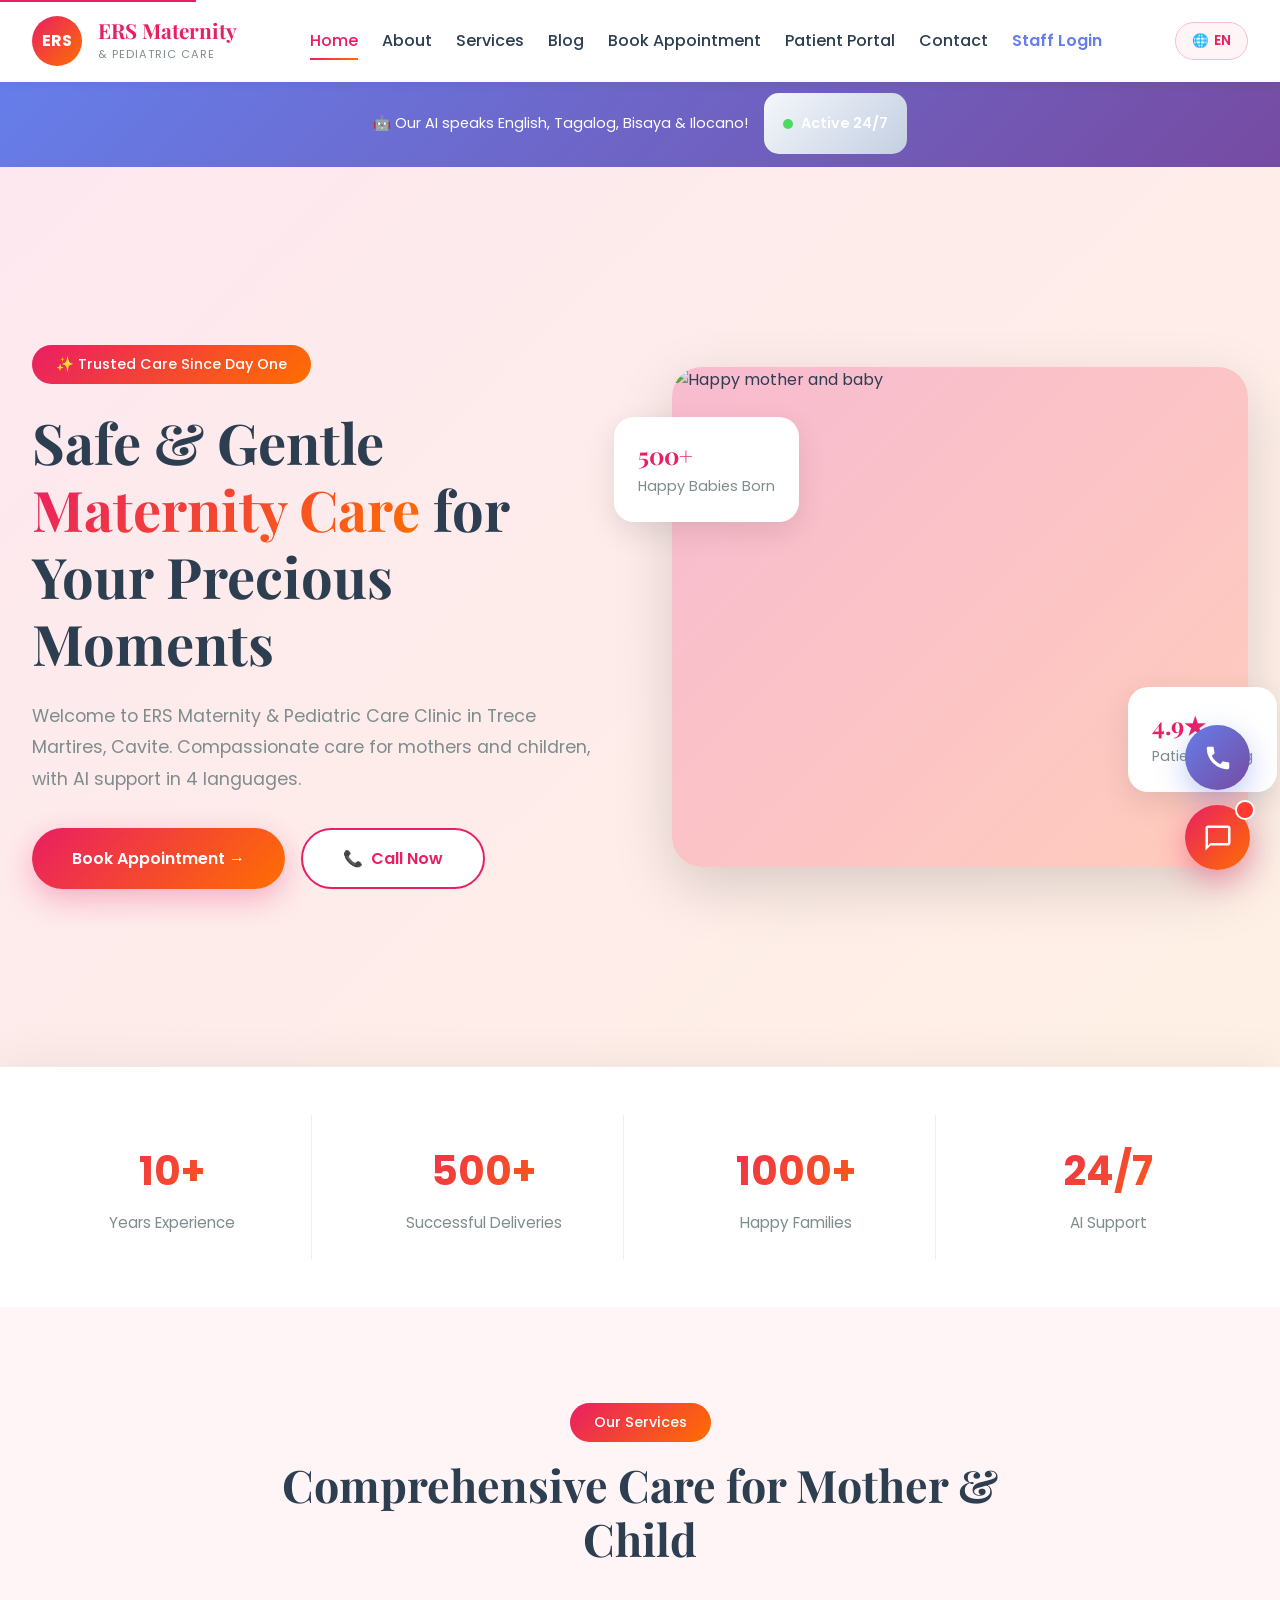
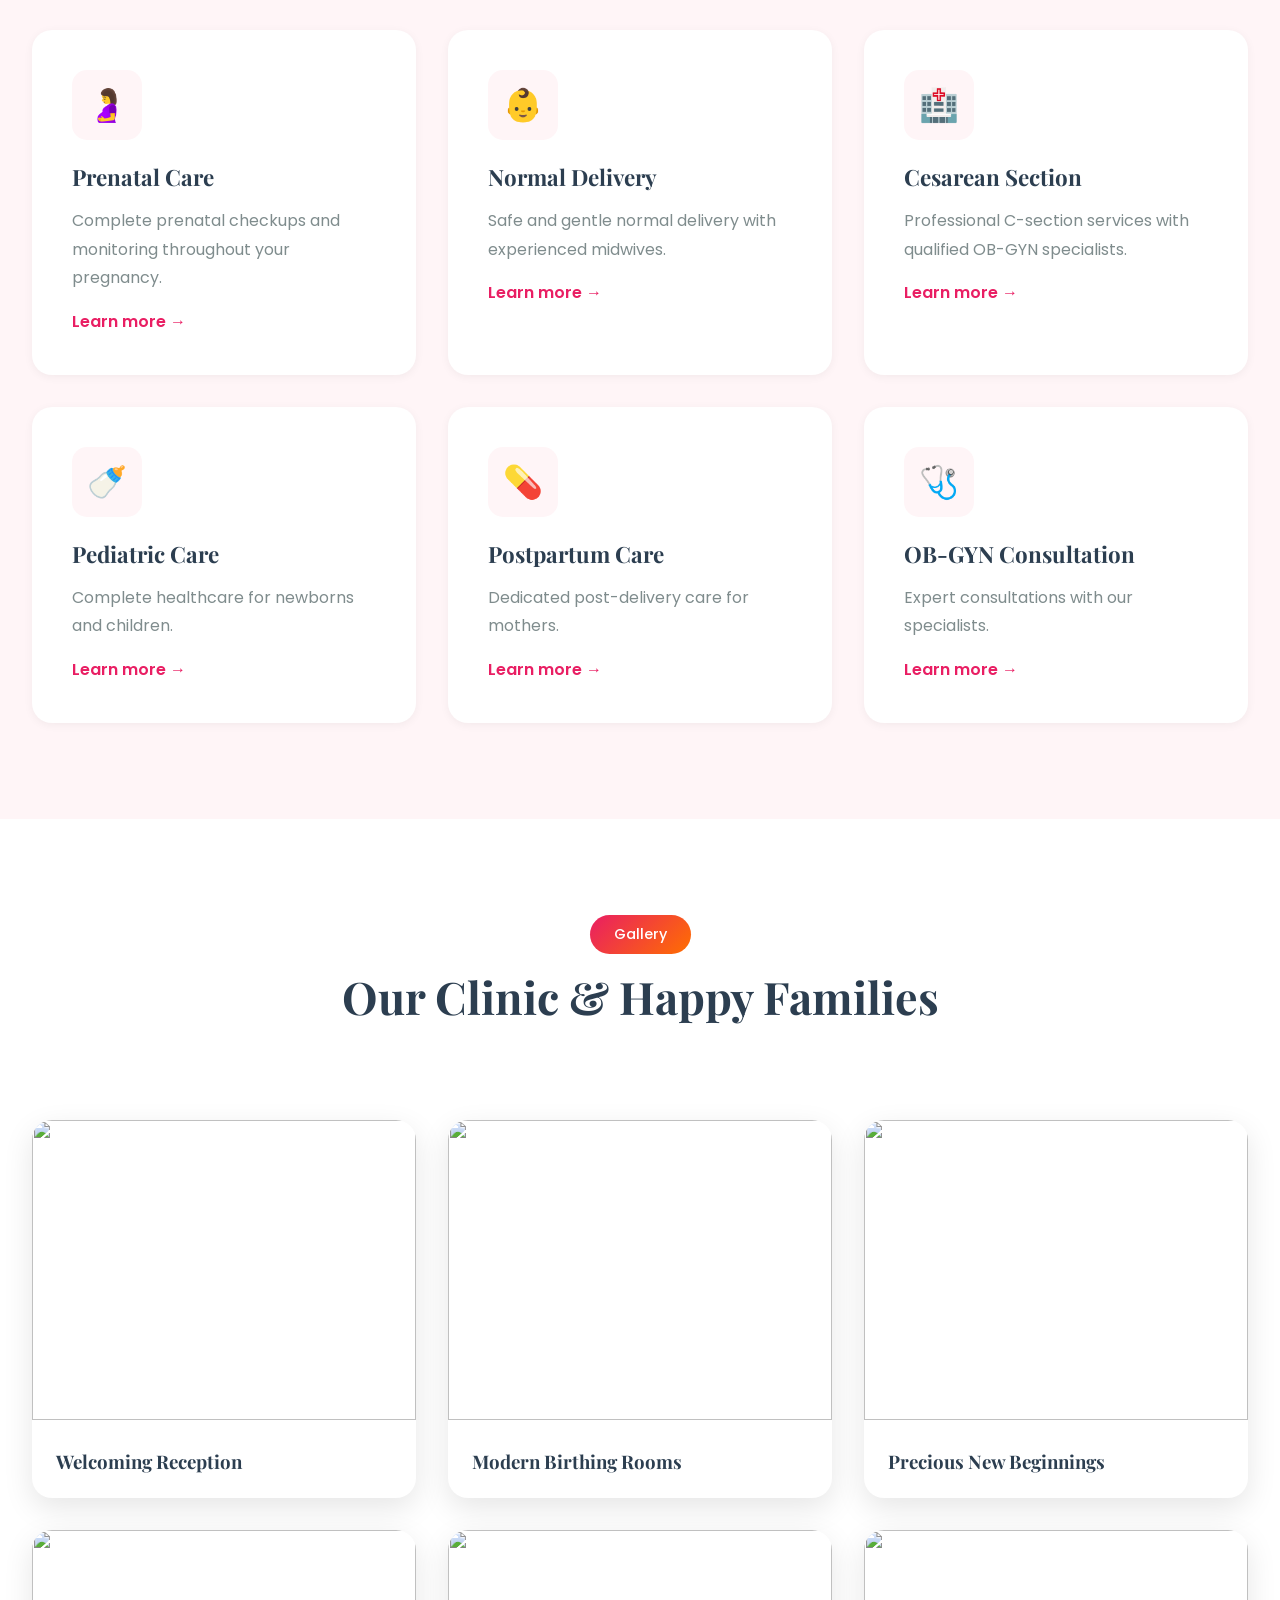
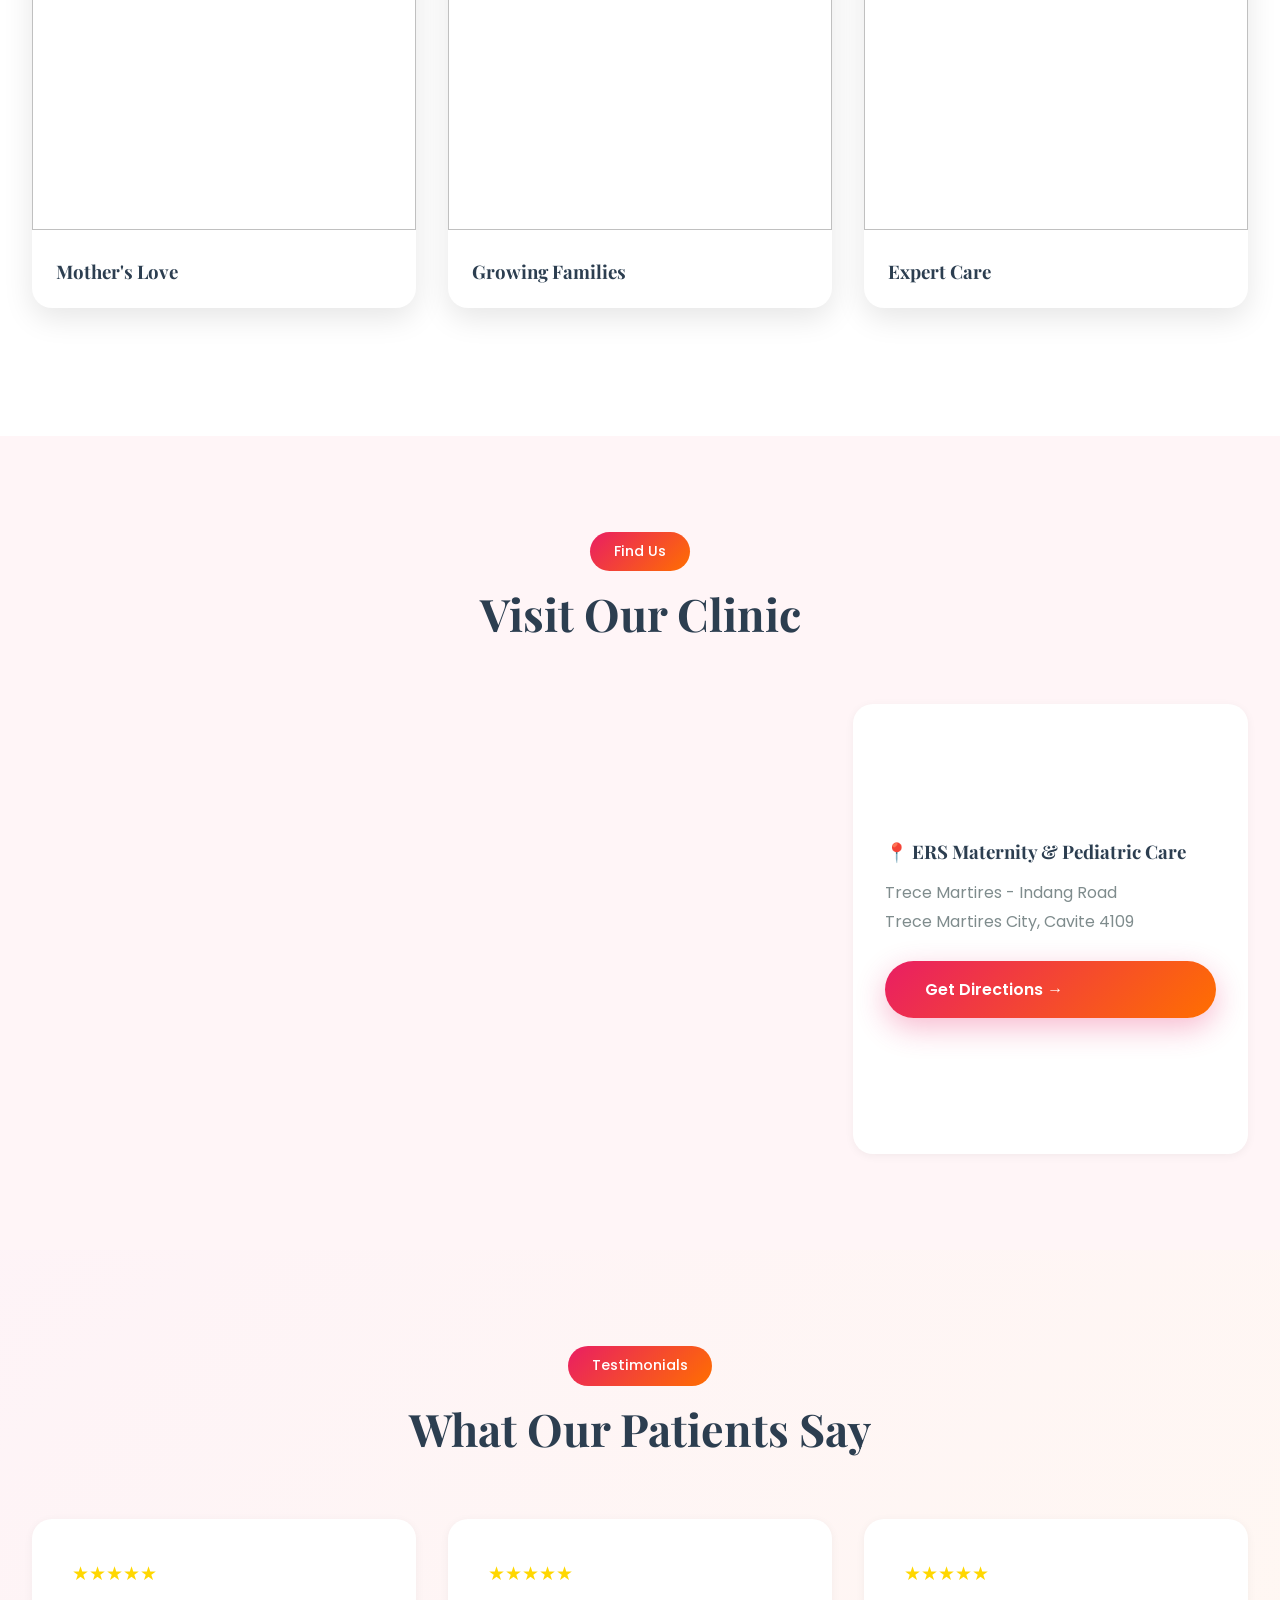
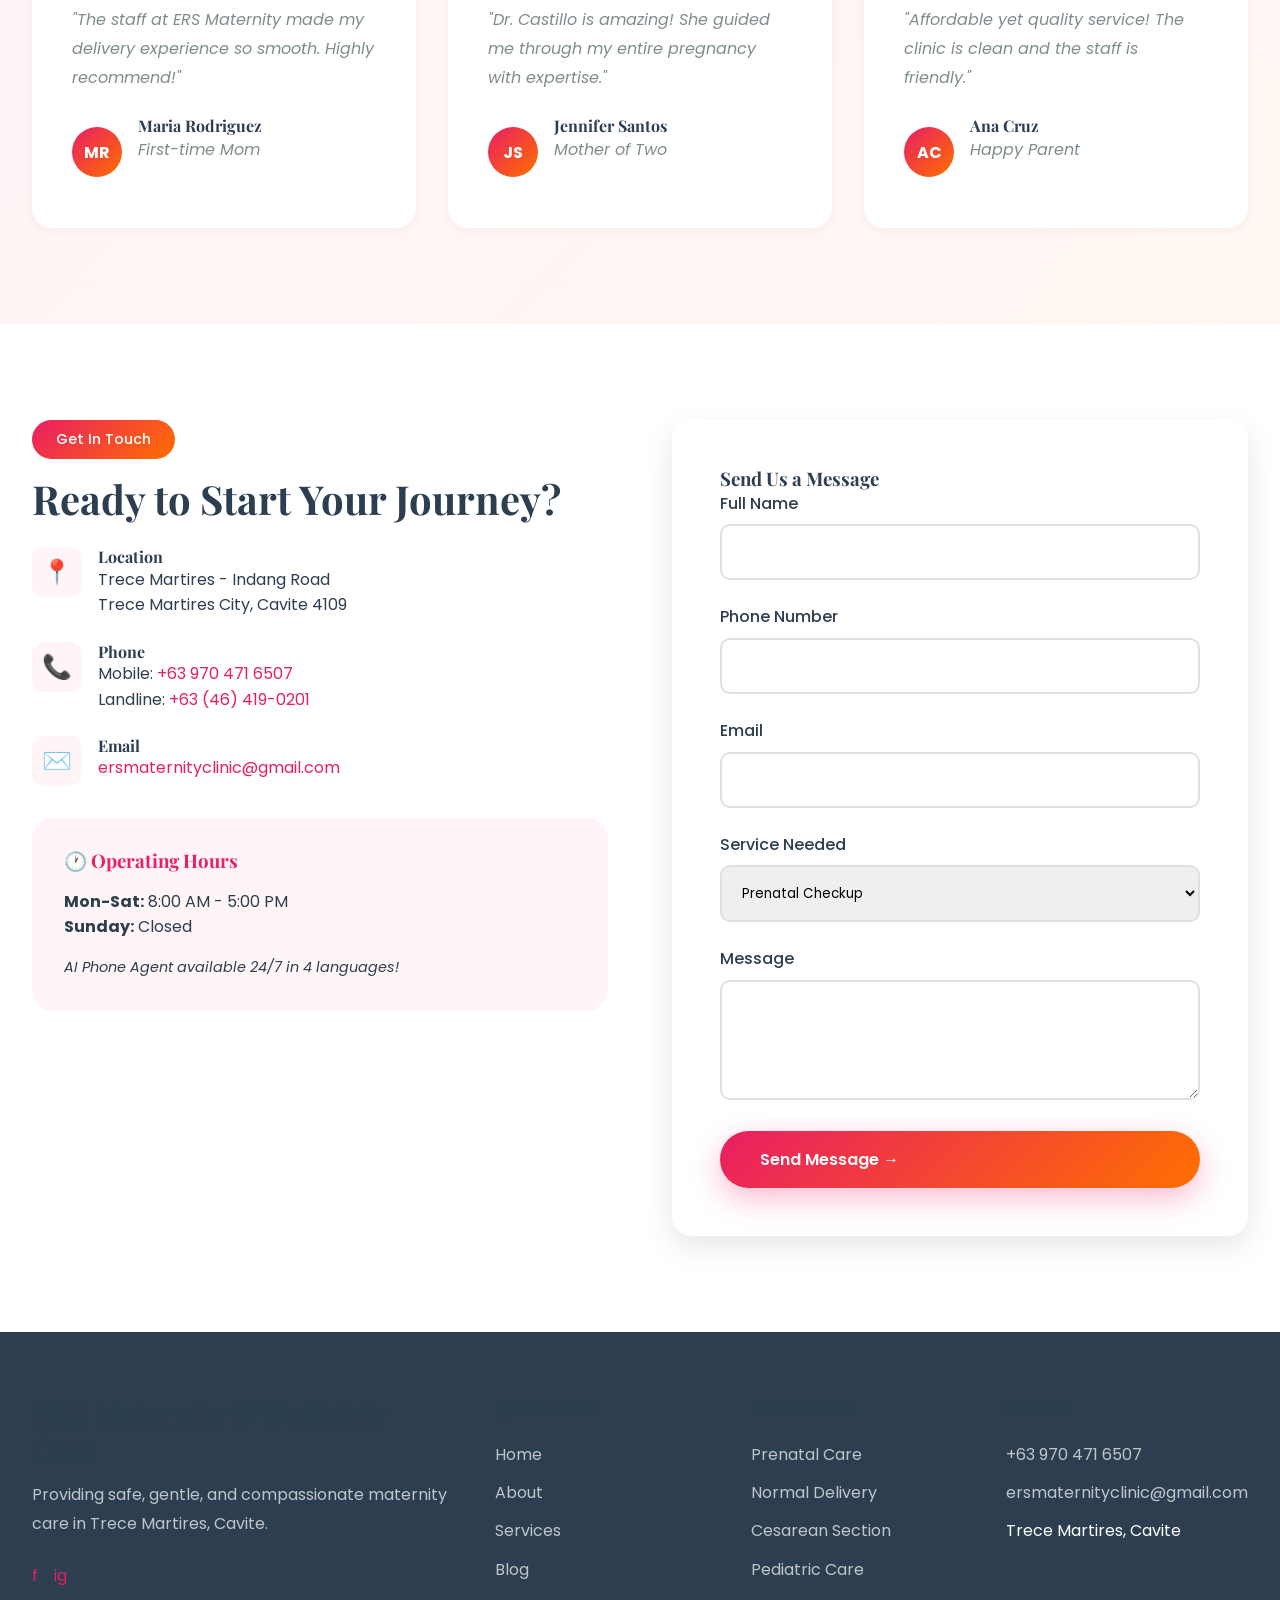
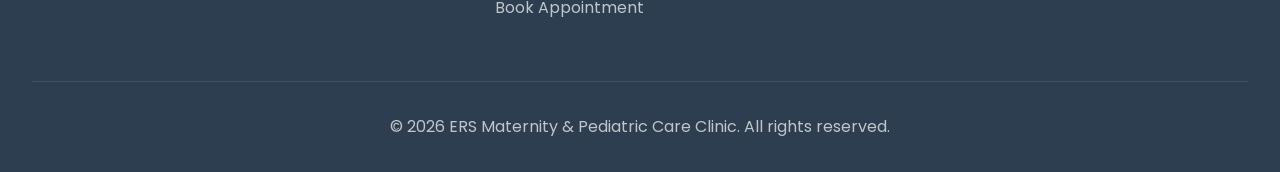
==== commit 57bf0c3a: "Update index.html" ====
--- a/index.html
+++ b/index.html
@@ -233,7 +233,7 @@
                 </div>
 
                 <div style="border-radius: 20px; overflow: hidden; box-shadow: 0 10px 30px rgba(0,0,0,0.1); background: white;">
-                    <img src="https://images.unsplash.com/photo-1510906018117-804705b4d2e5?w=600" style="width: 100%; height: 300px; object-fit: cover;">
+                    <img src="https://images.pexels.com/photos/1648444/p" style="width: 100%; height: 300px; object-fit: cover;">
                     <div style="padding: 1.5rem;"><h3 style="margin: 0; font-family: 'Playfair Display', serif;">Precious New Beginnings</h3></div>
                 </div>
 
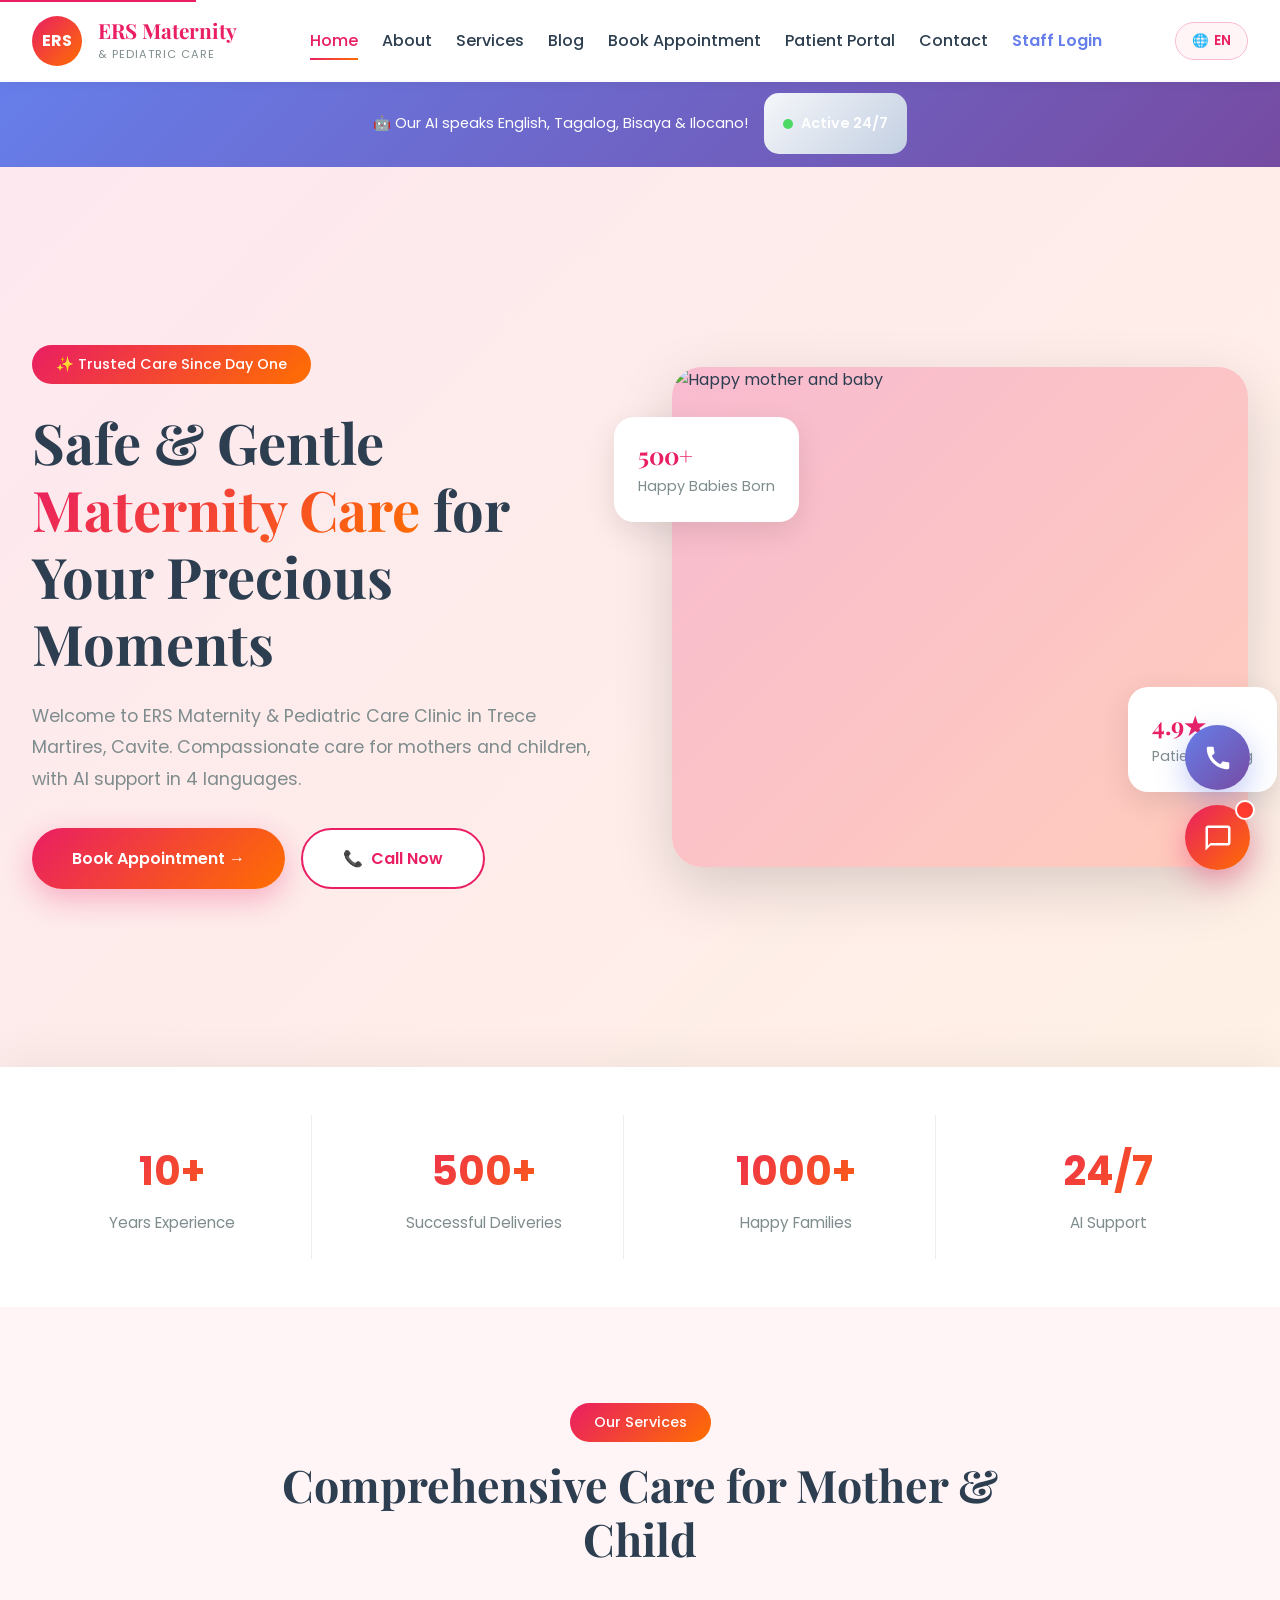
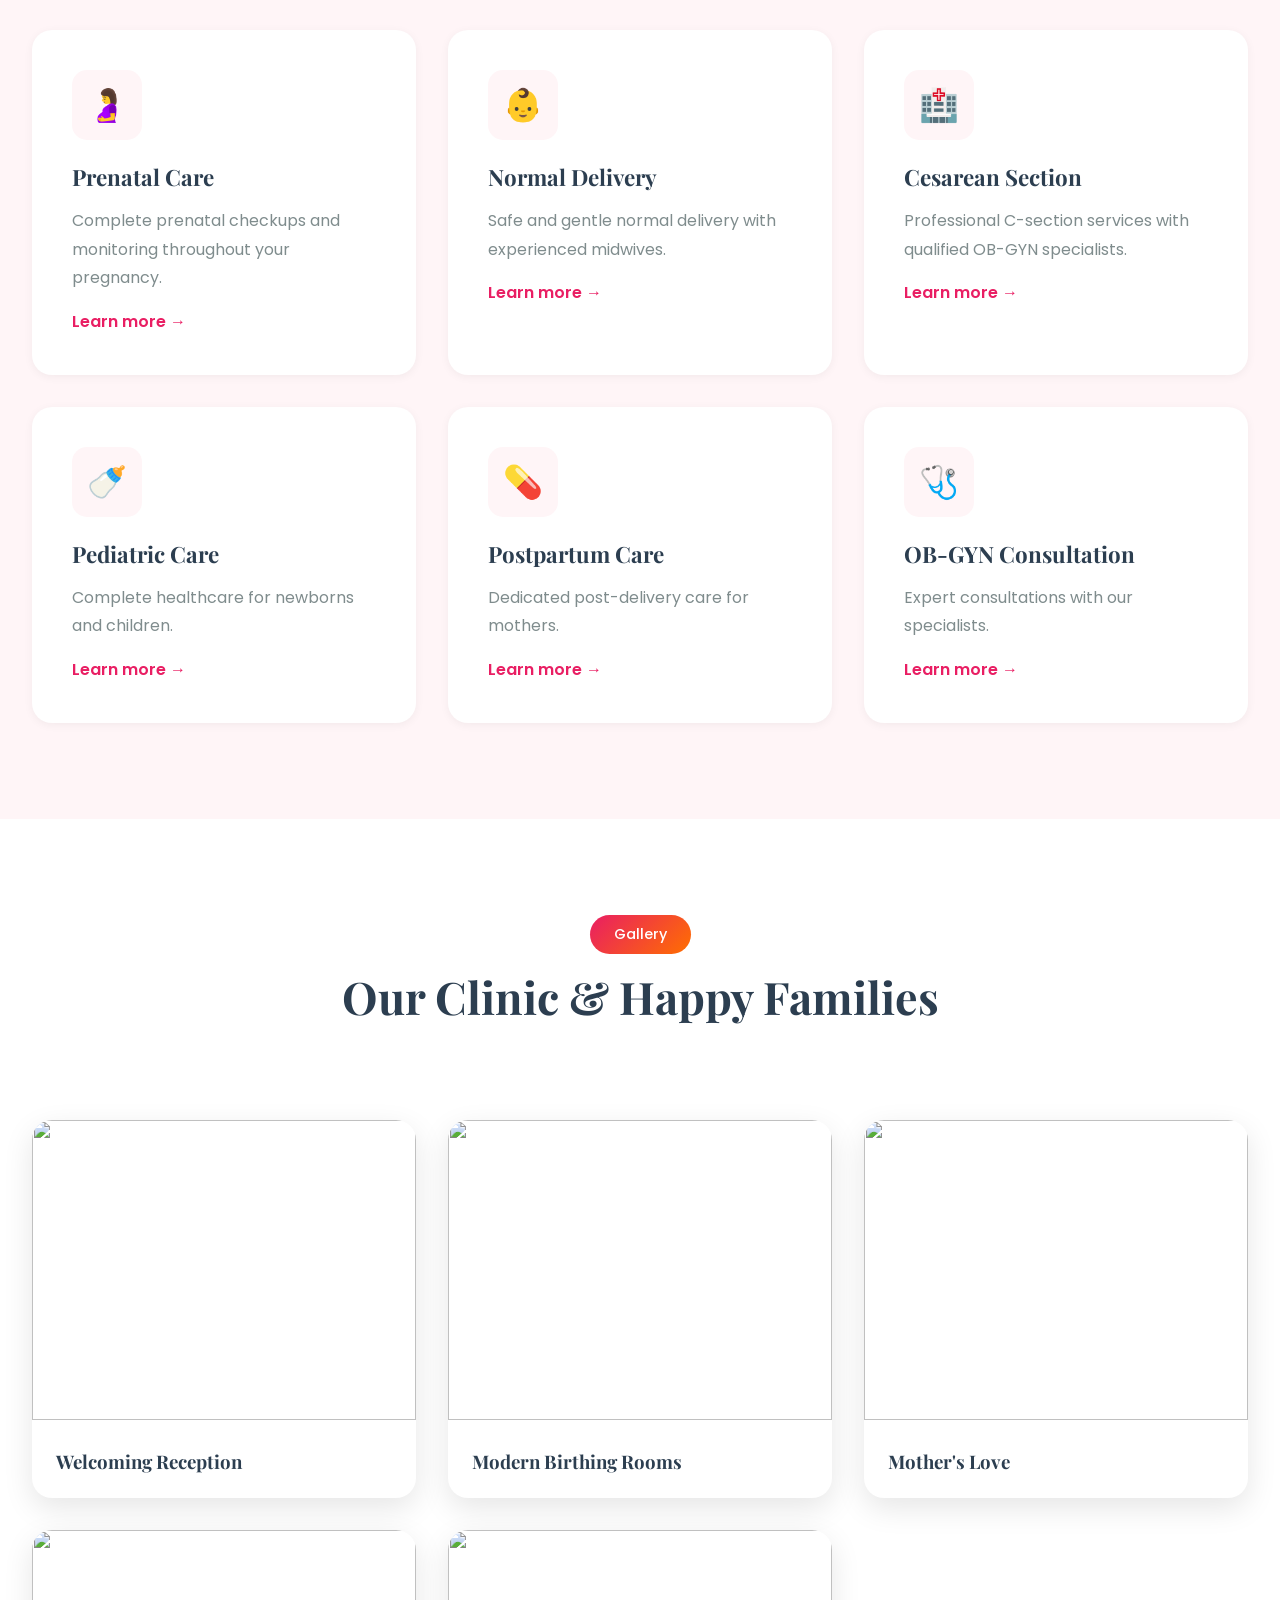
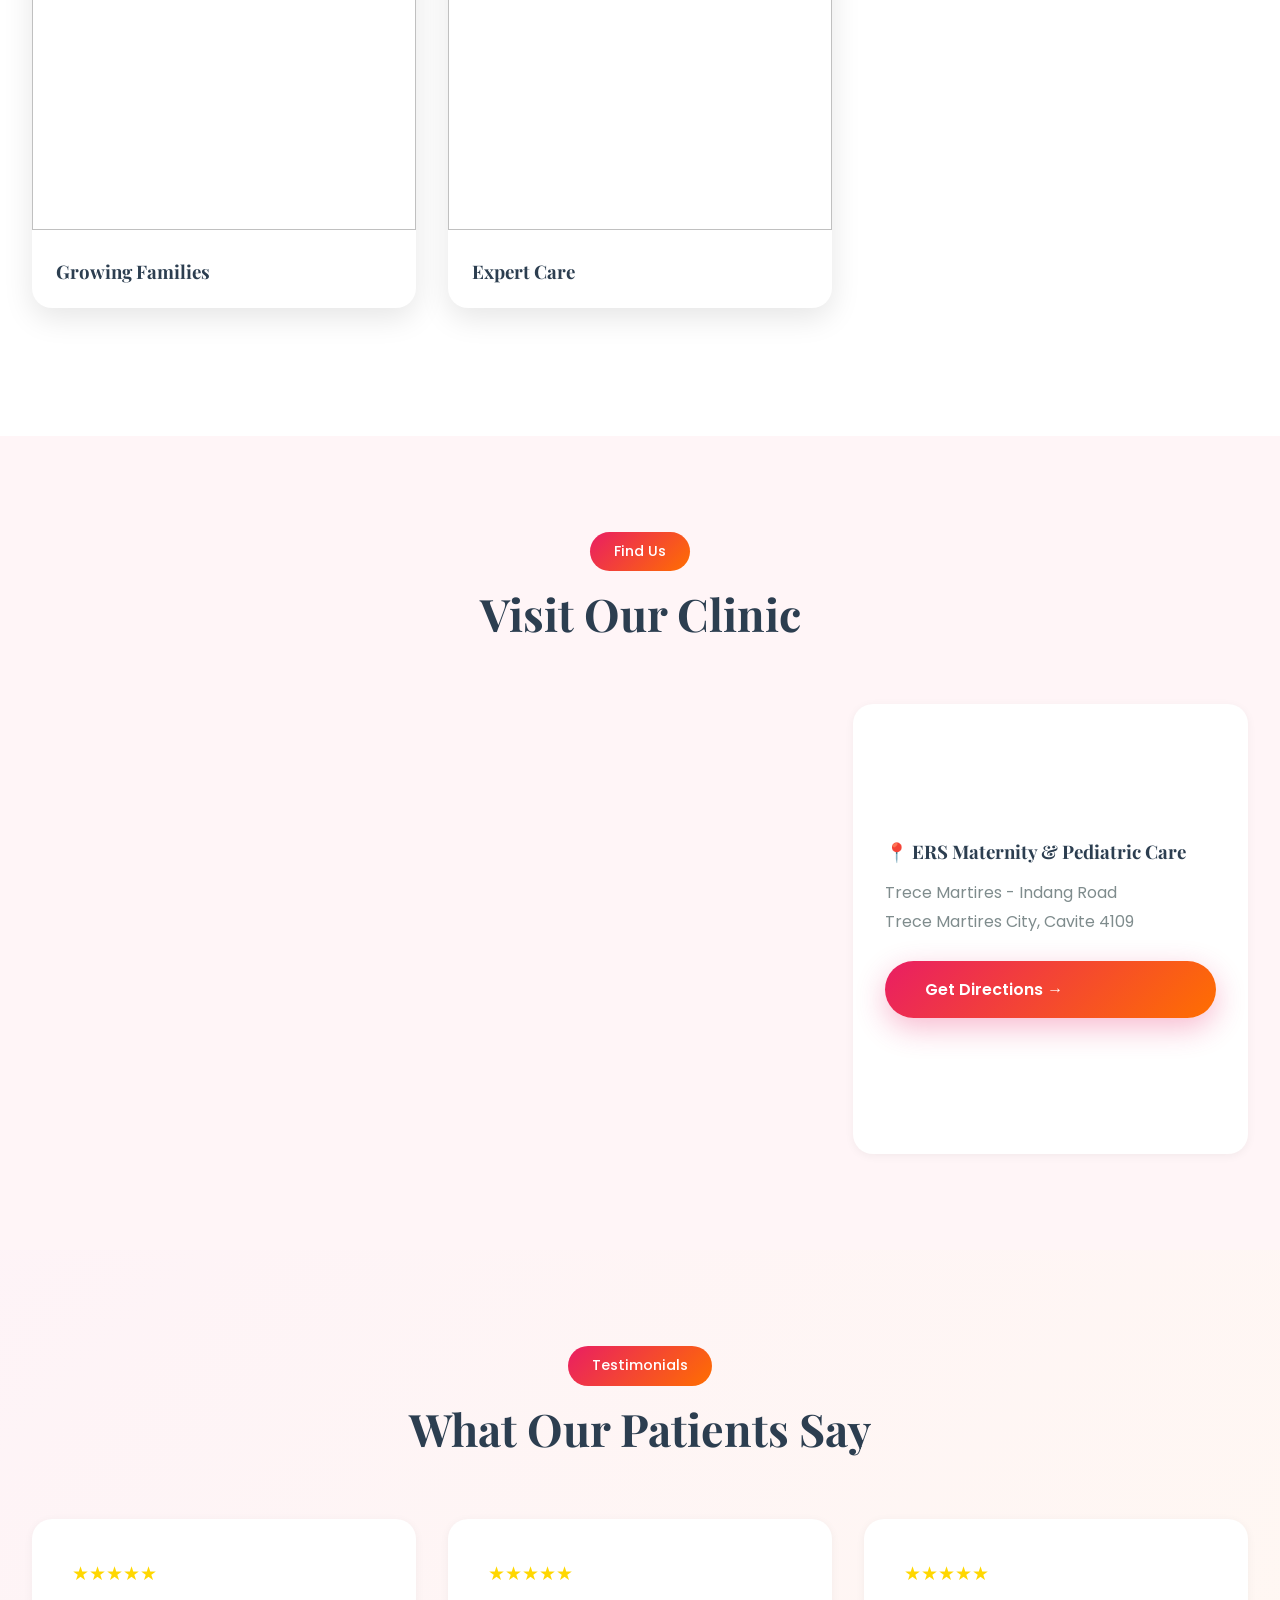
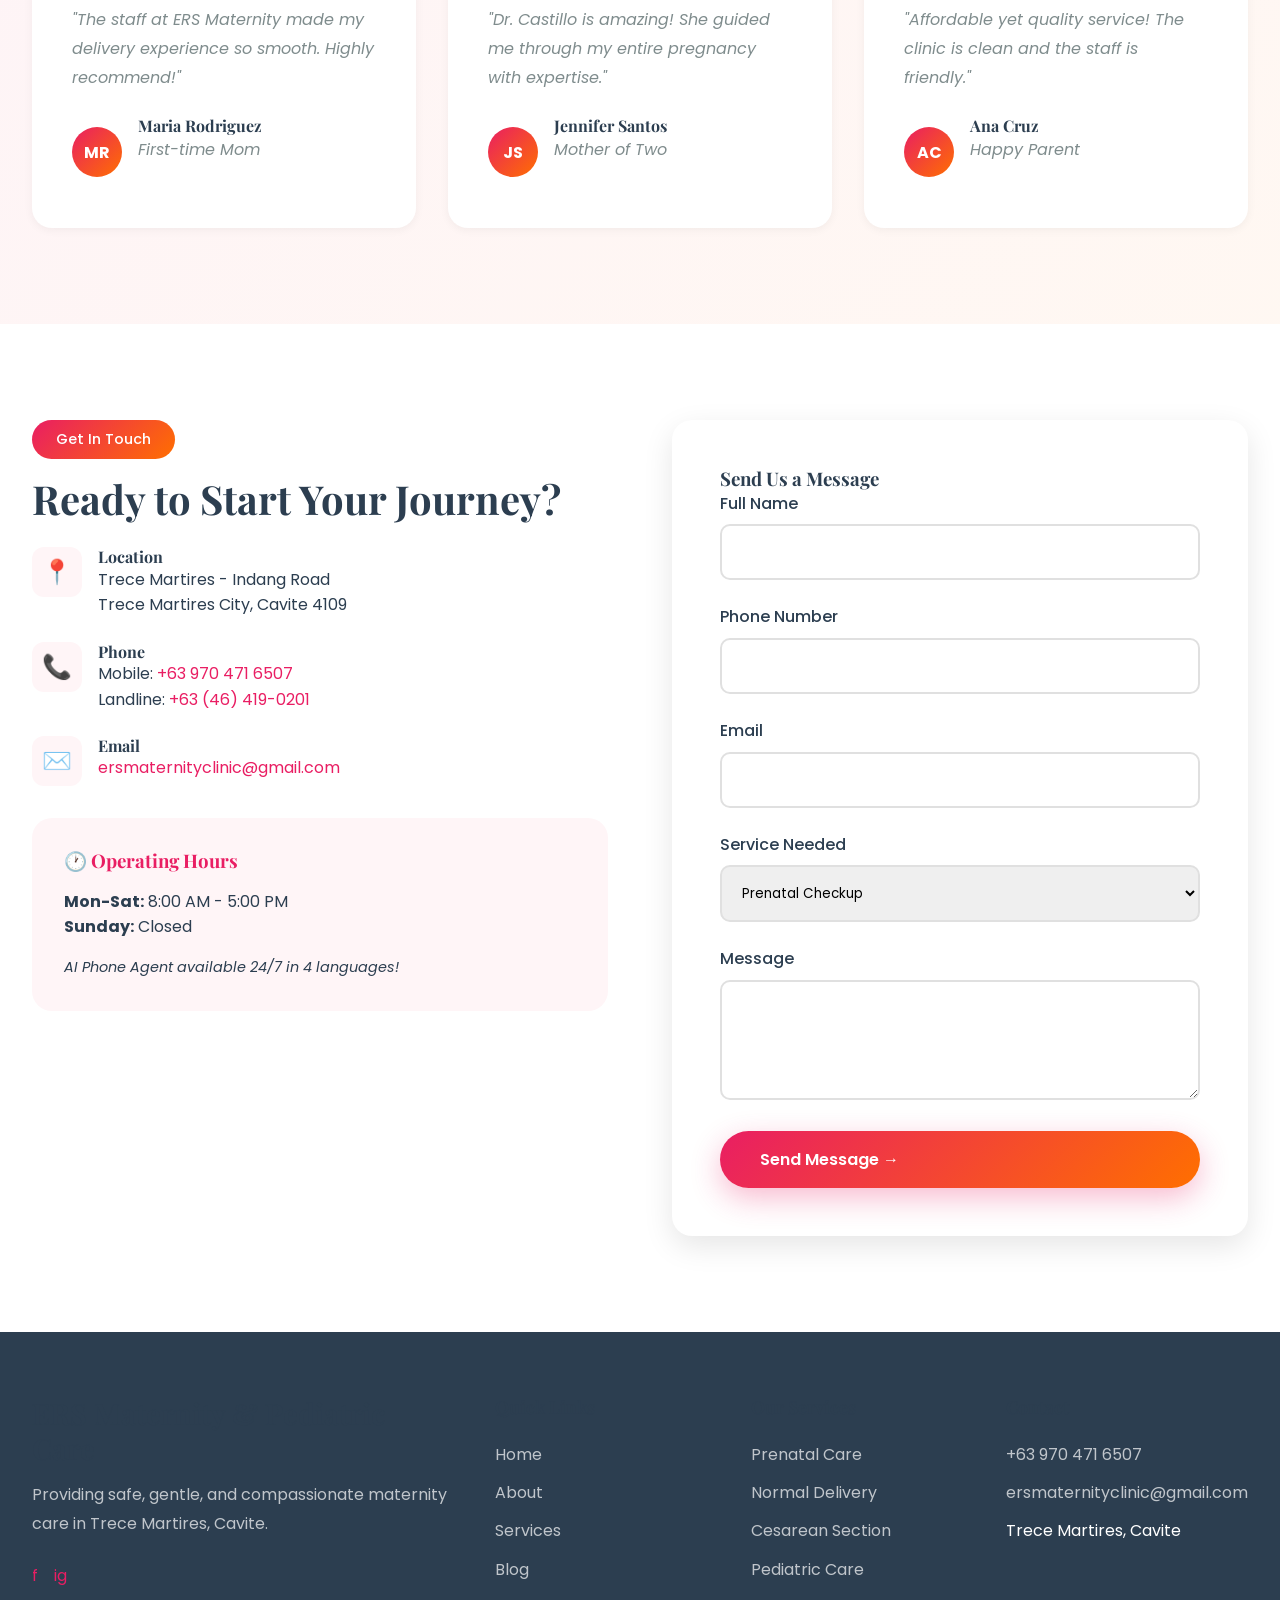
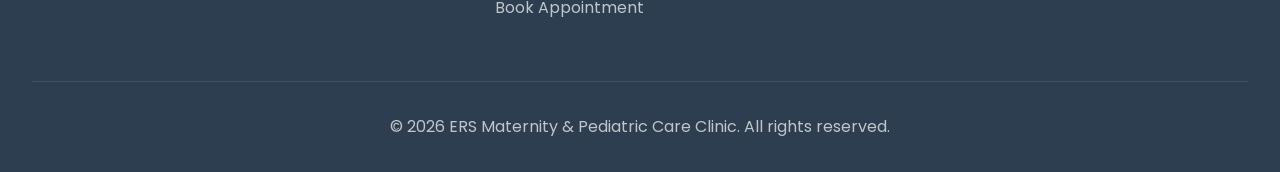
==== commit de992215: "Update index.html" ====
--- a/index.html
+++ b/index.html
@@ -233,11 +233,6 @@
                 </div>
 
                 <div style="border-radius: 20px; overflow: hidden; box-shadow: 0 10px 30px rgba(0,0,0,0.1); background: white;">
-                    <img src="https://images.pexels.com/photos/1648444/p" style="width: 100%; height: 300px; object-fit: cover;">
-                    <div style="padding: 1.5rem;"><h3 style="margin: 0; font-family: 'Playfair Display', serif;">Precious New Beginnings</h3></div>
-                </div>
-
-                <div style="border-radius: 20px; overflow: hidden; box-shadow: 0 10px 30px rgba(0,0,0,0.1); background: white;">
                     <img src="https://images.unsplash.com/photo-1544126592-807ade215a0b?w=600" style="width: 100%; height: 300px; object-fit: cover;">
                     <div style="padding: 1.5rem;"><h3 style="margin: 0; font-family: 'Playfair Display', serif;">Mother's Love</h3></div>
                 </div>
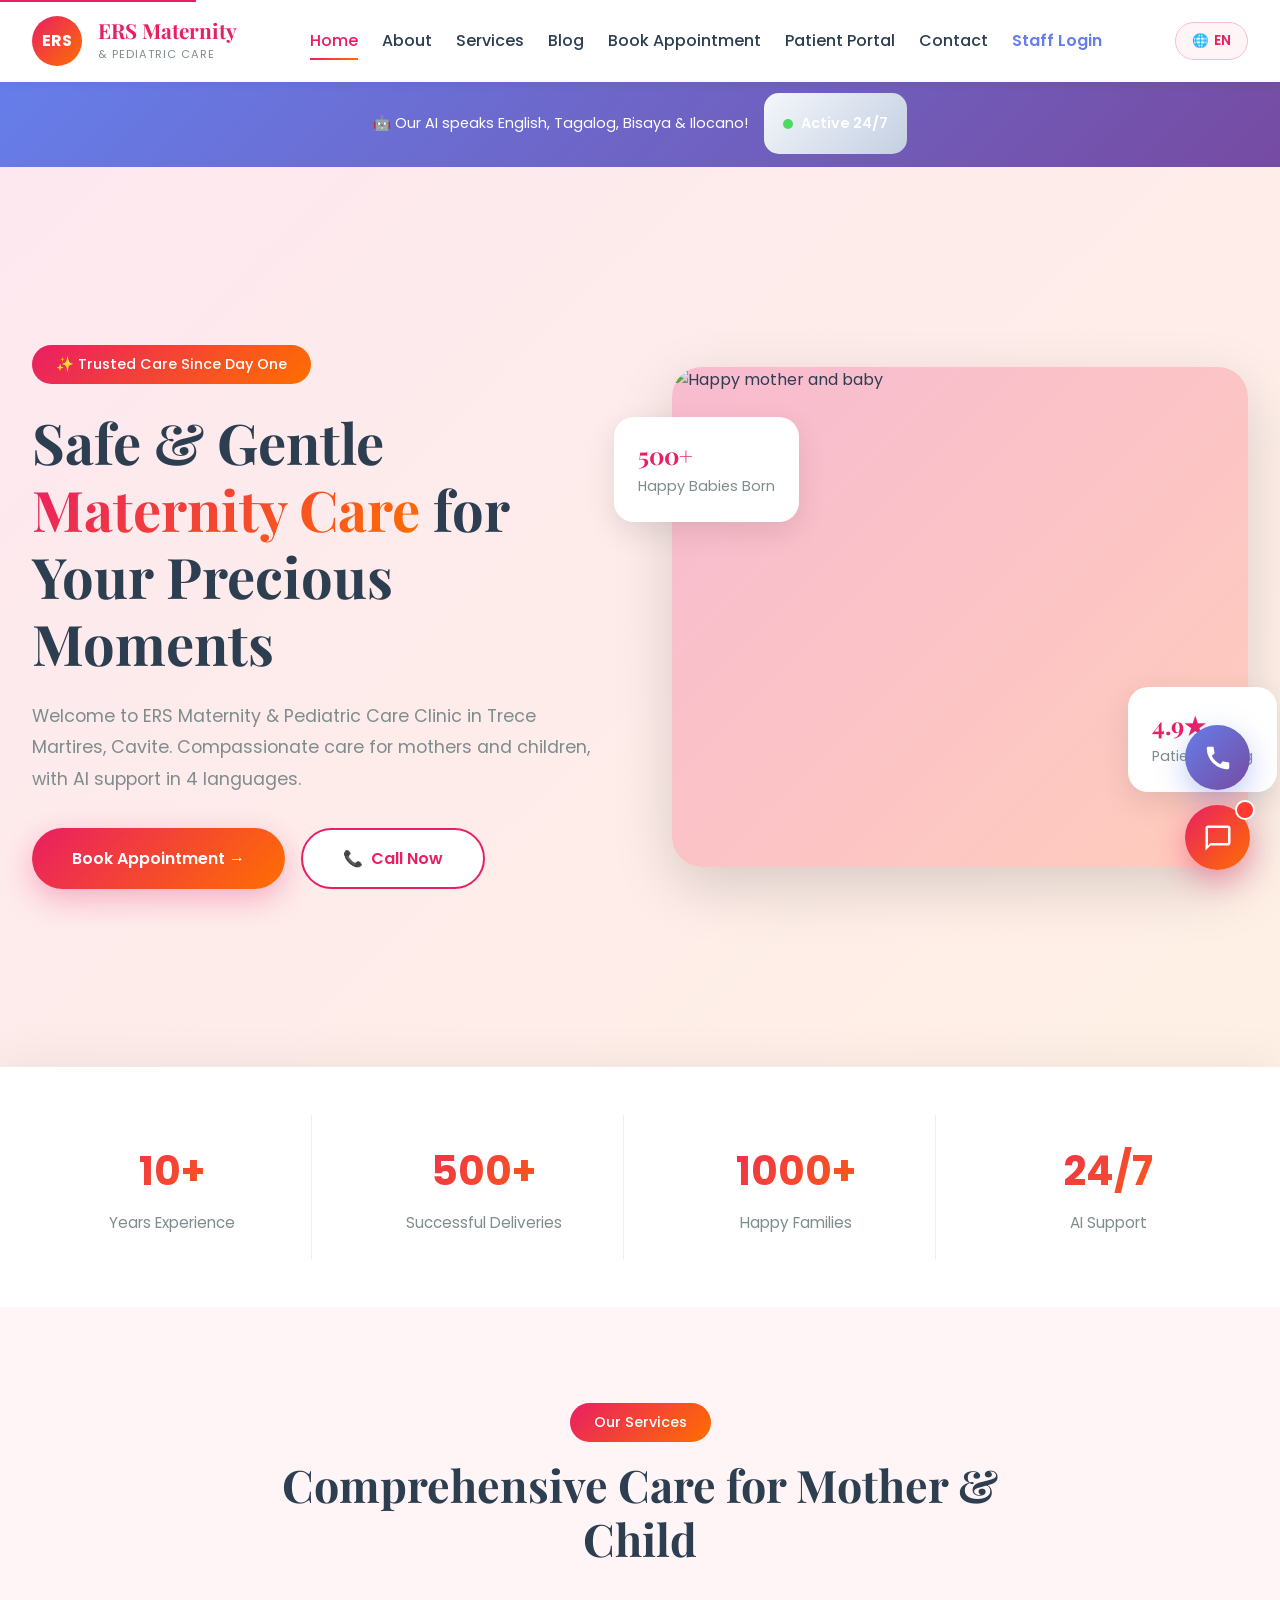
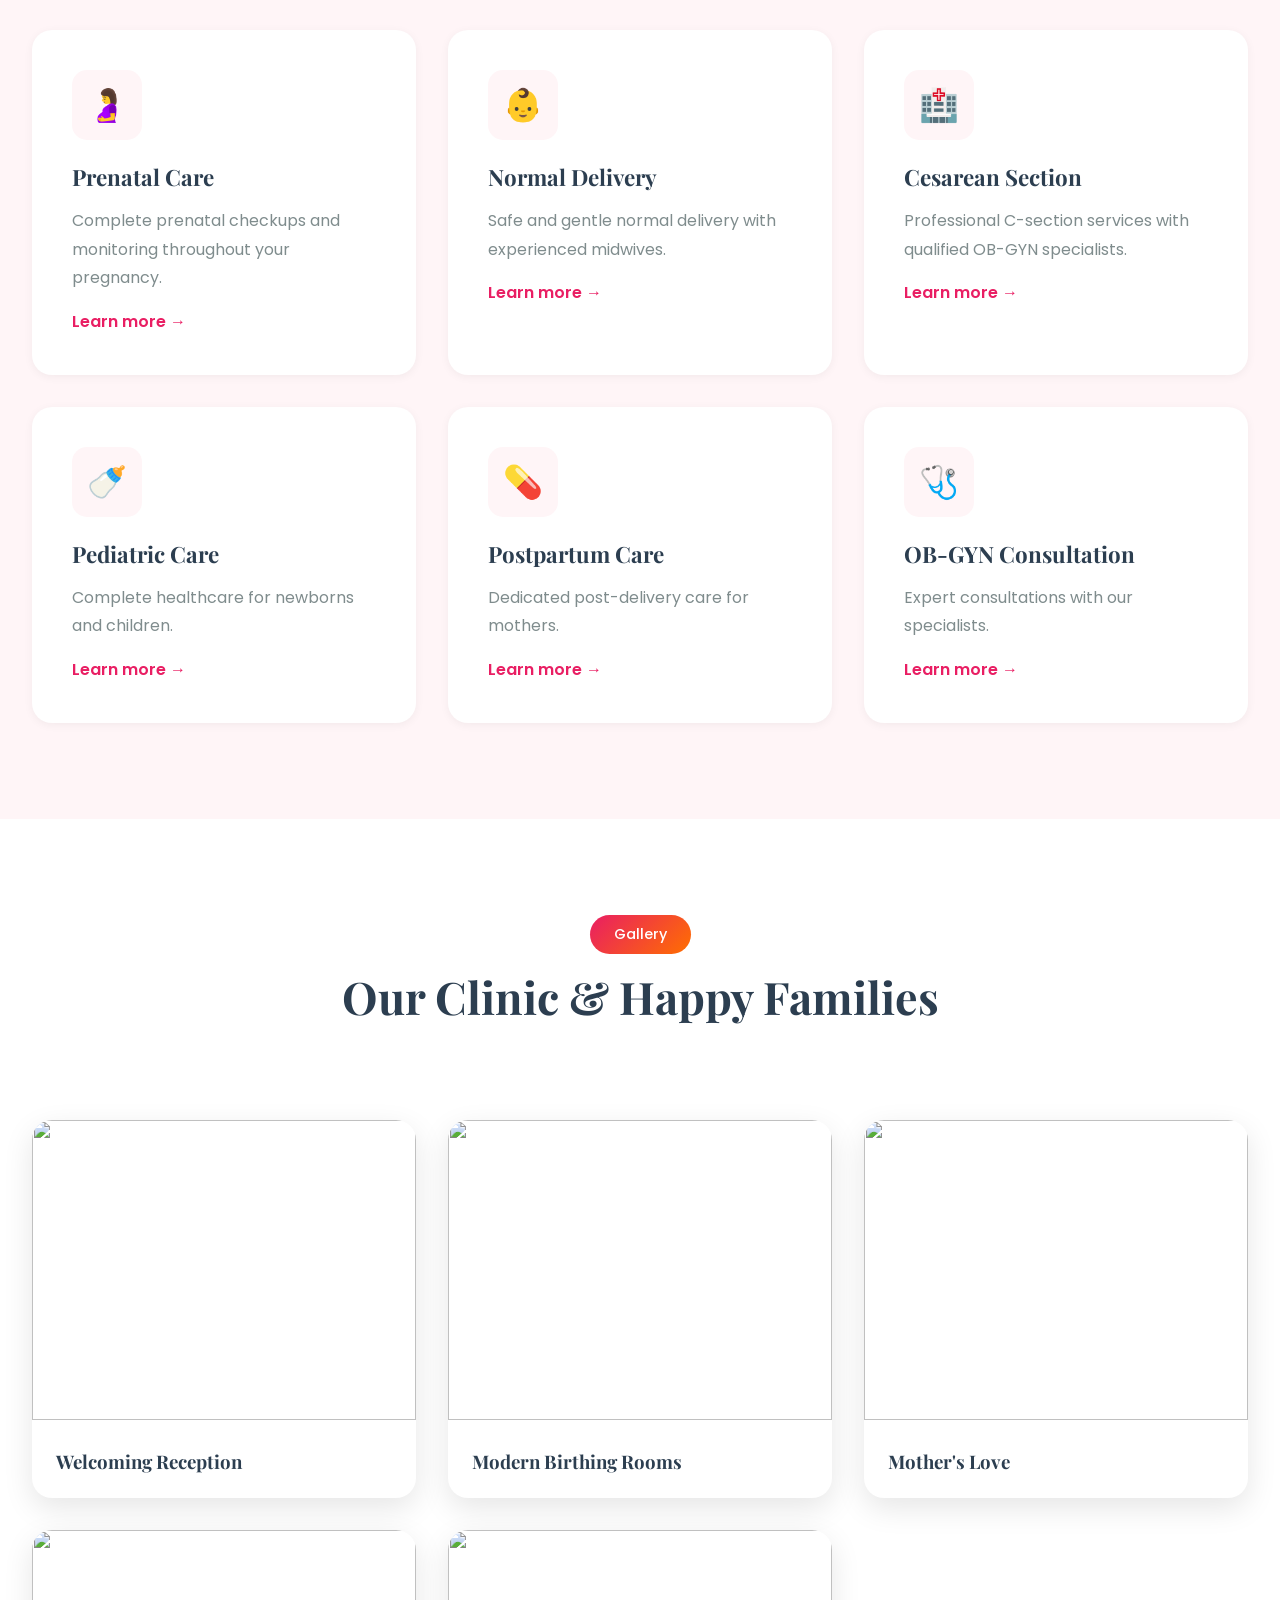
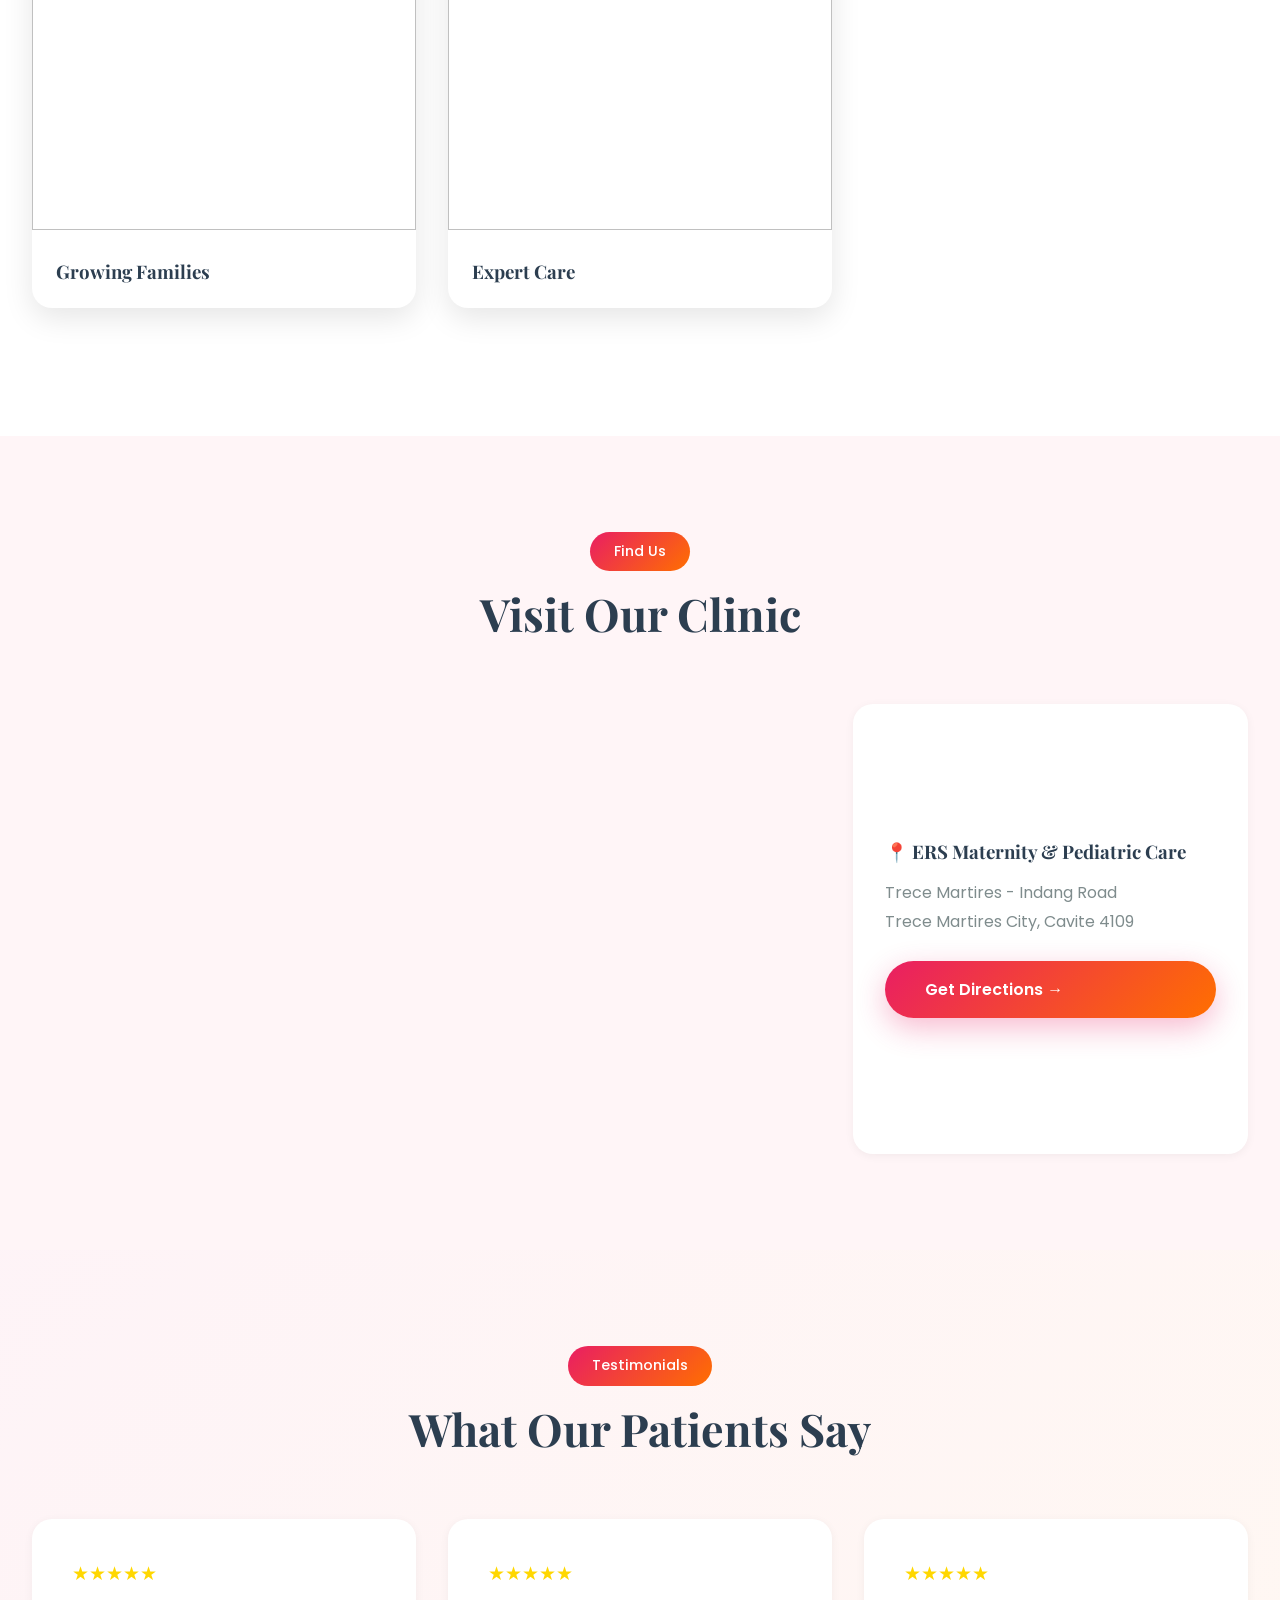
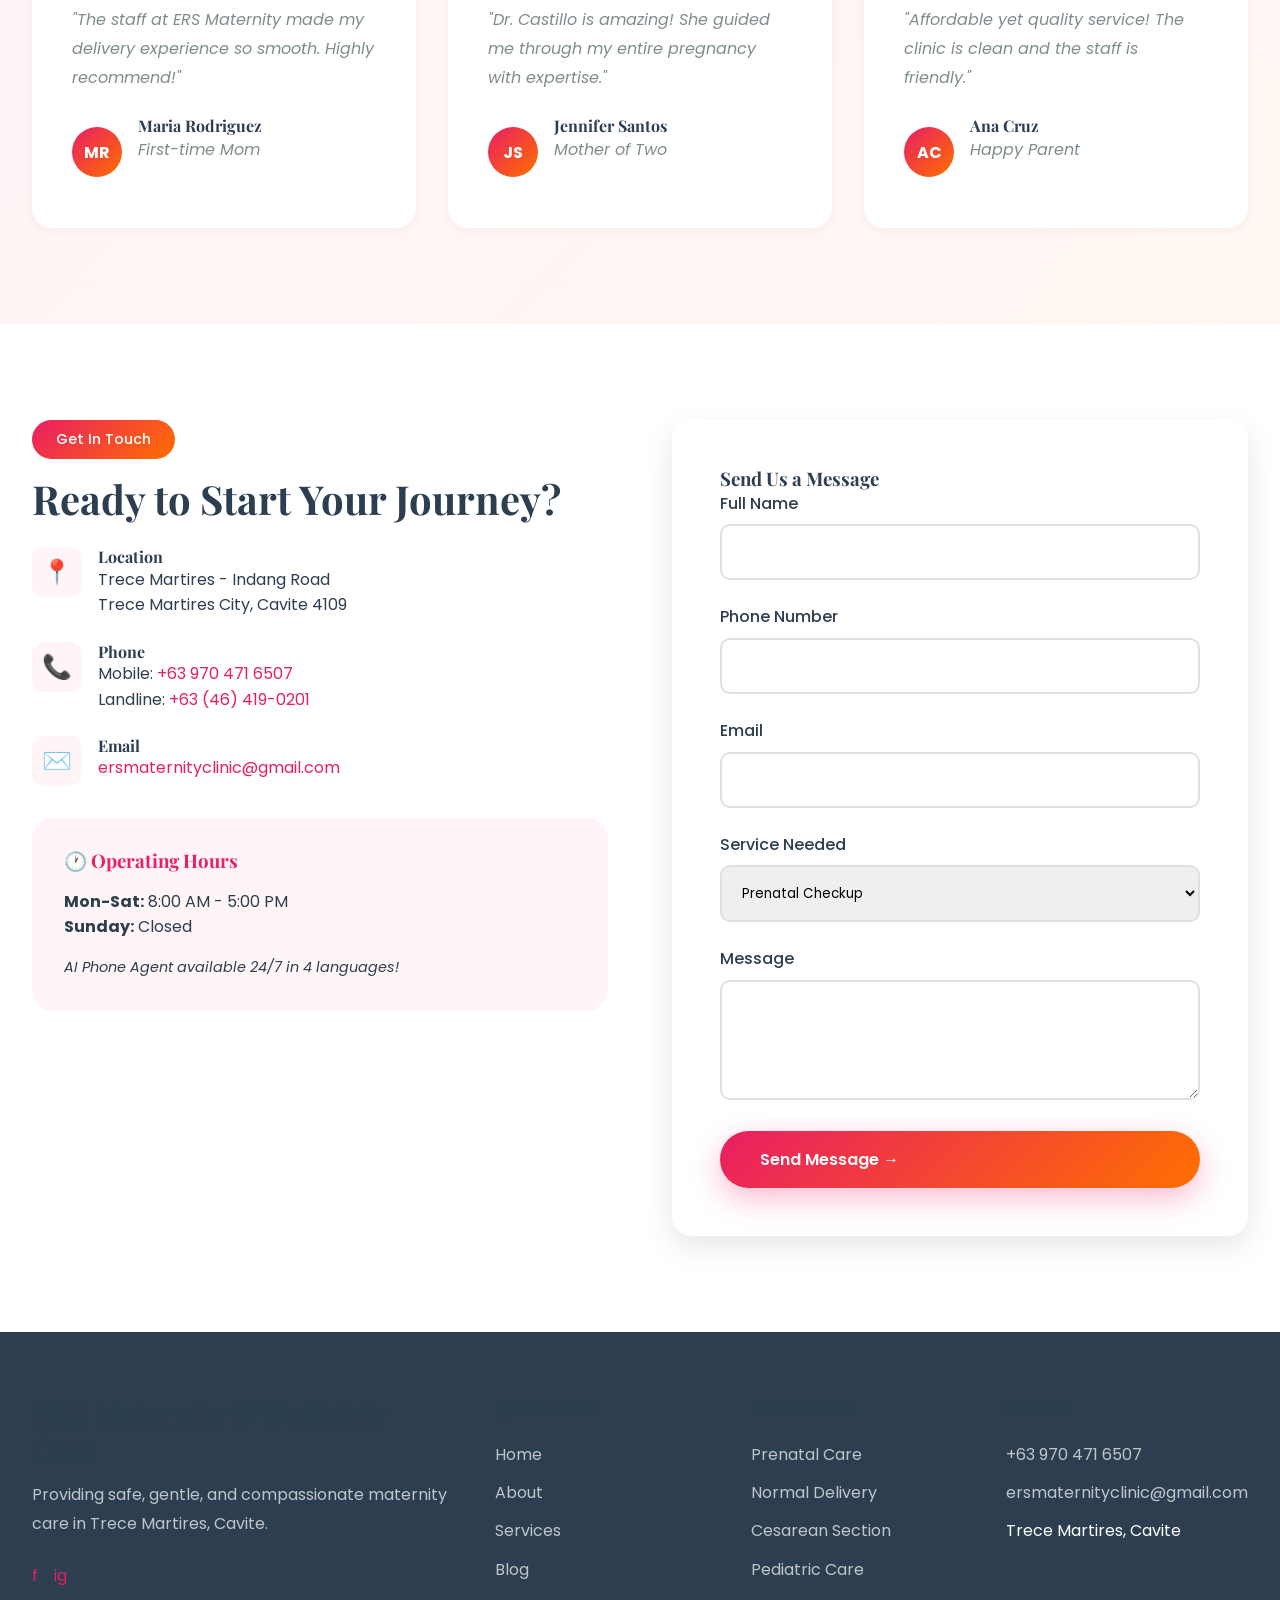
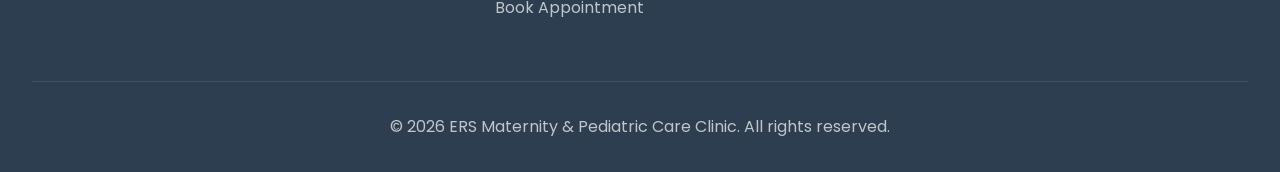
==== commit 76c30b19: "Update index.html" ====
--- a/index.html
+++ b/index.html
@@ -132,7 +132,7 @@
             </div>
             <div class="hero-image">
                 <div class="hero-image-main">
-                    <img src="images/hero-maternity.jpg" alt="Happy mother and baby" loading="lazy">
+                    <img src="https://images.unsplash.com/photo-1555252333-9f8e95e1bb6f?auto=format&fit=crop&w=1200&q=80" alt="Happy mother and baby">
                 </div>
                 <div class="floating-card floating-card-1">
                     <h4>500+</h4>
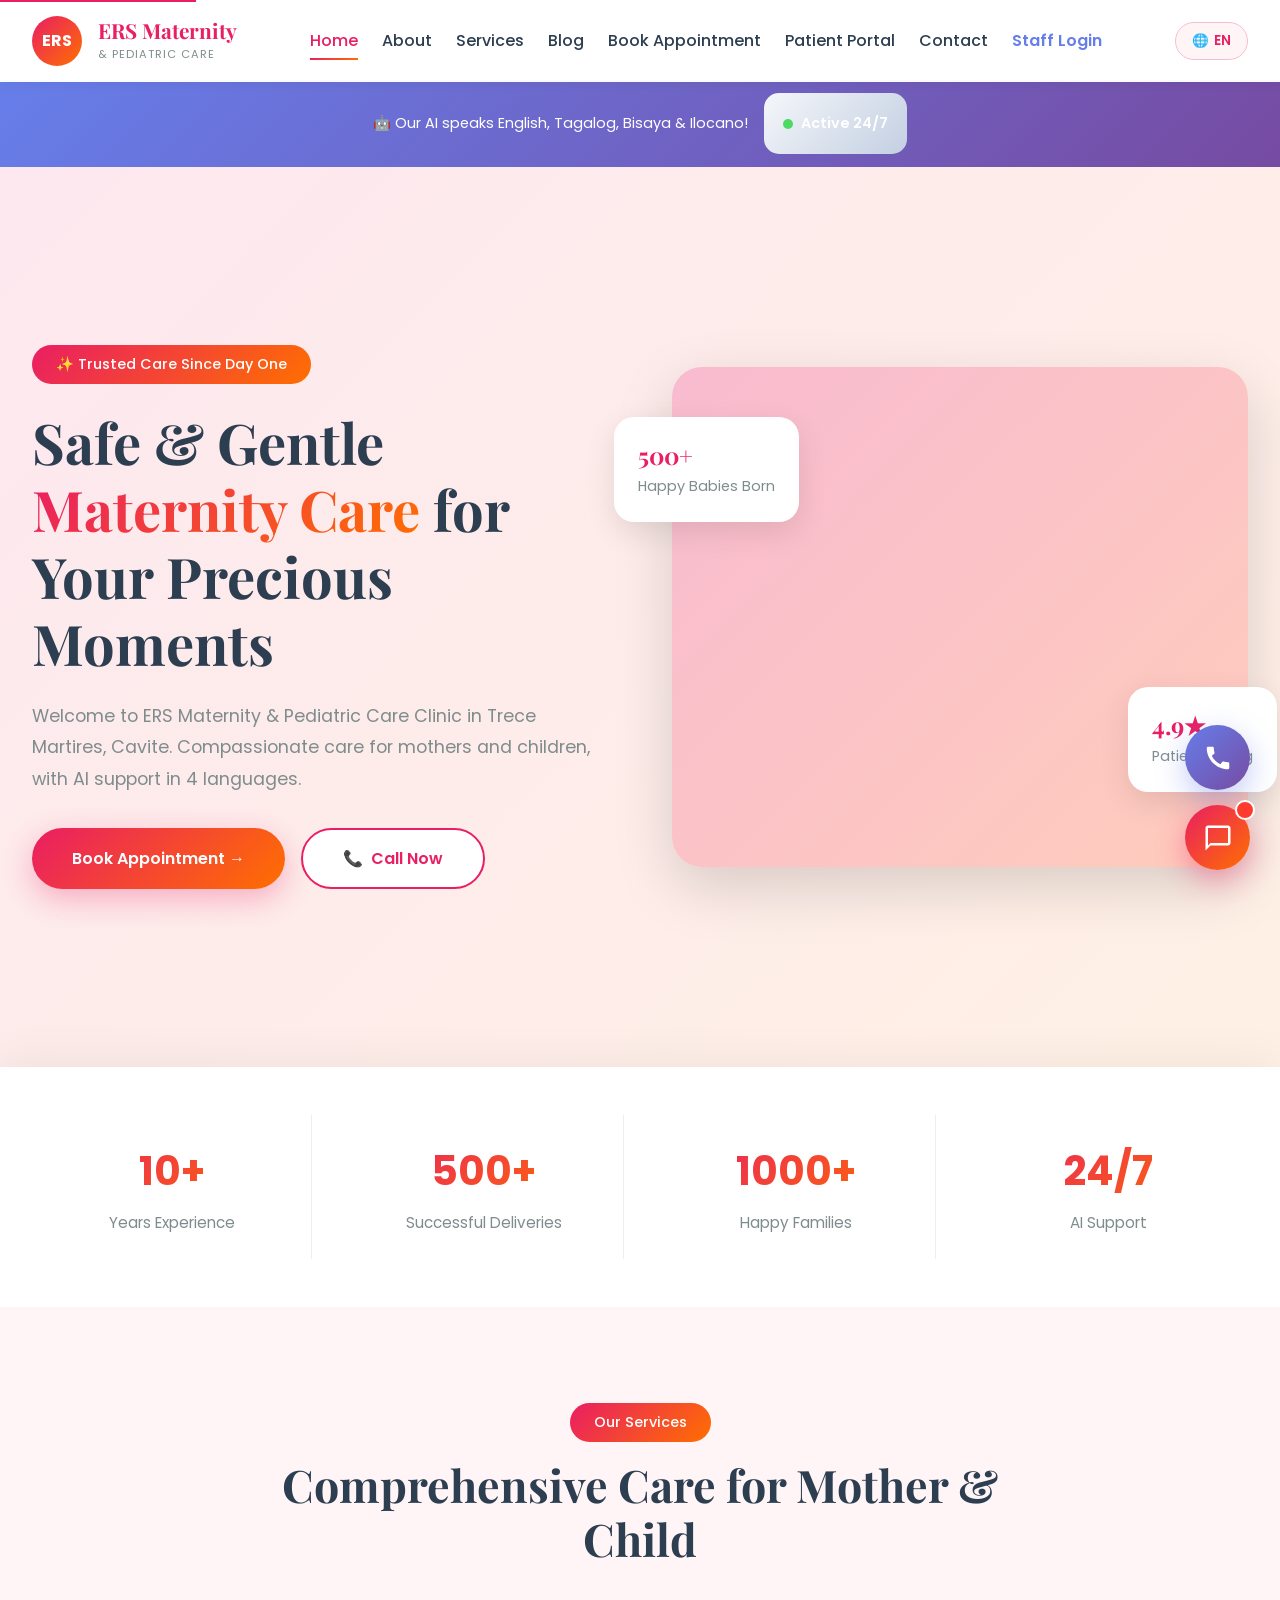
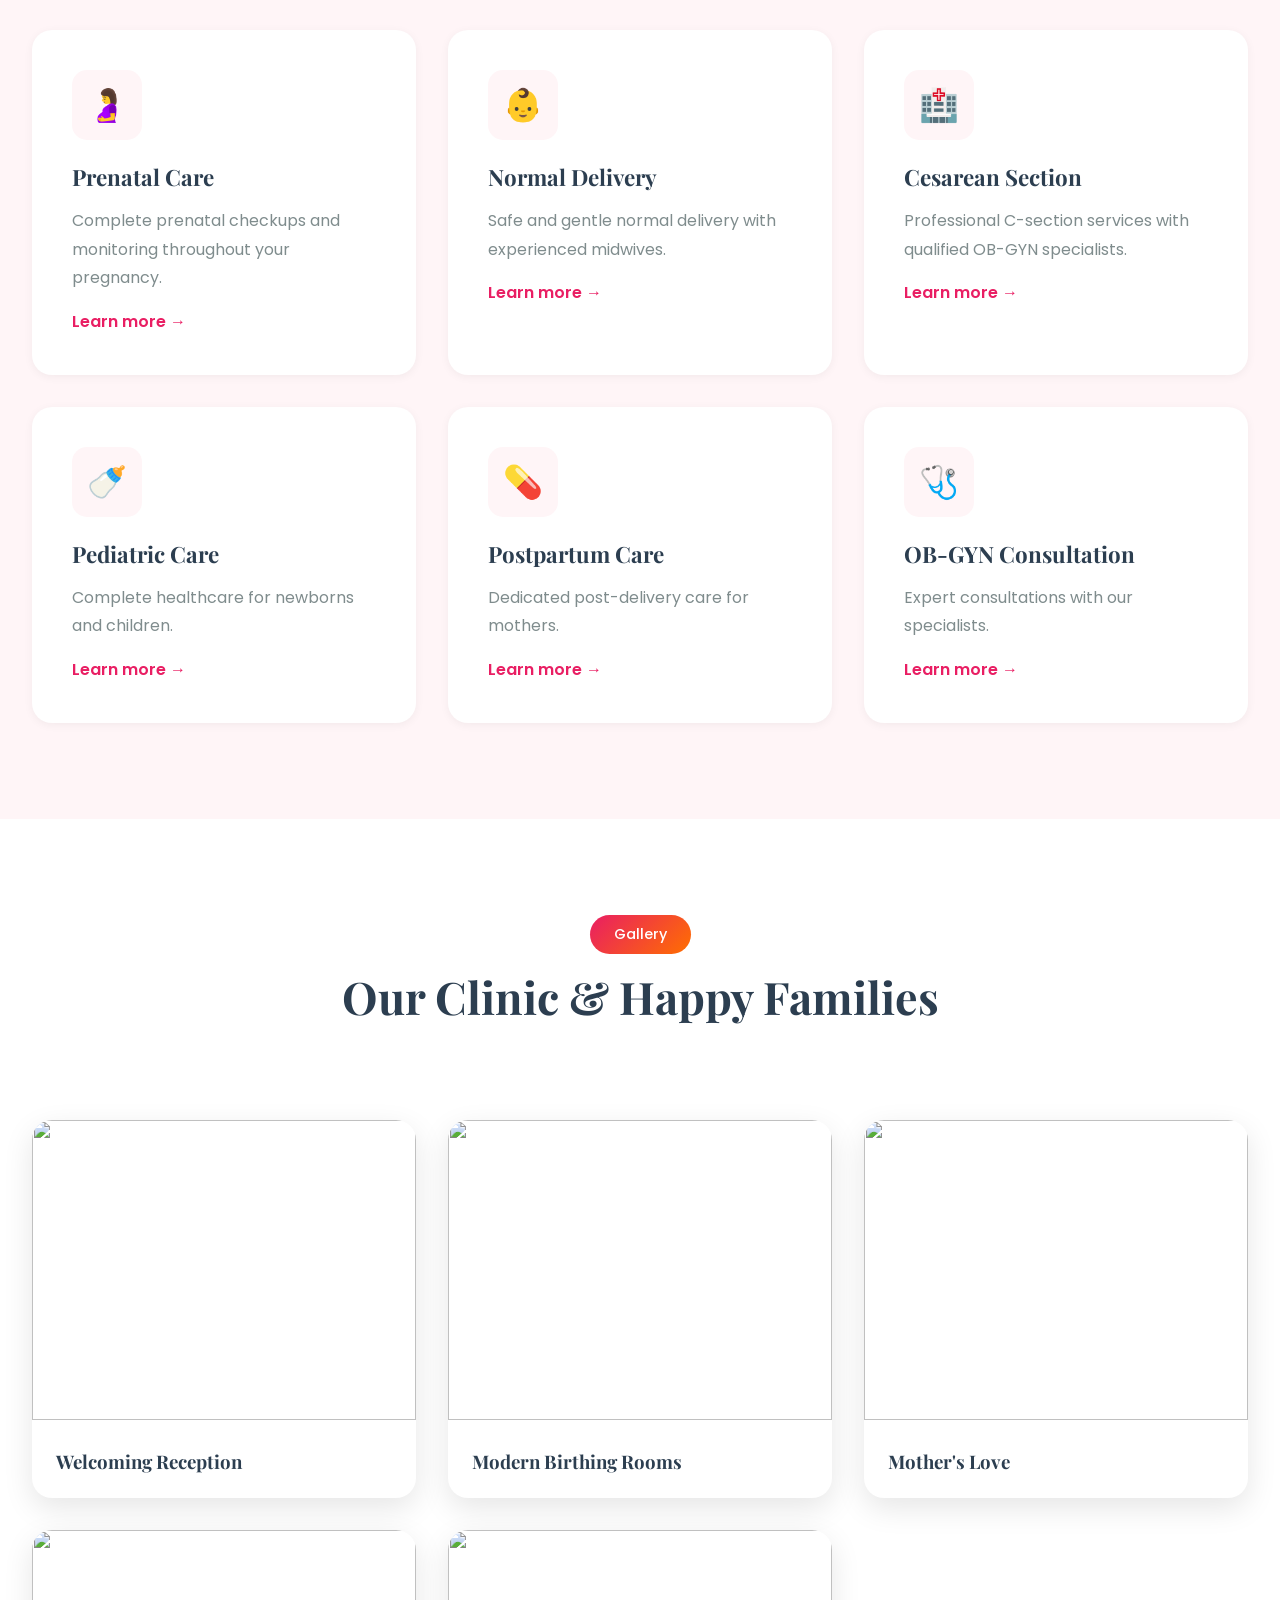
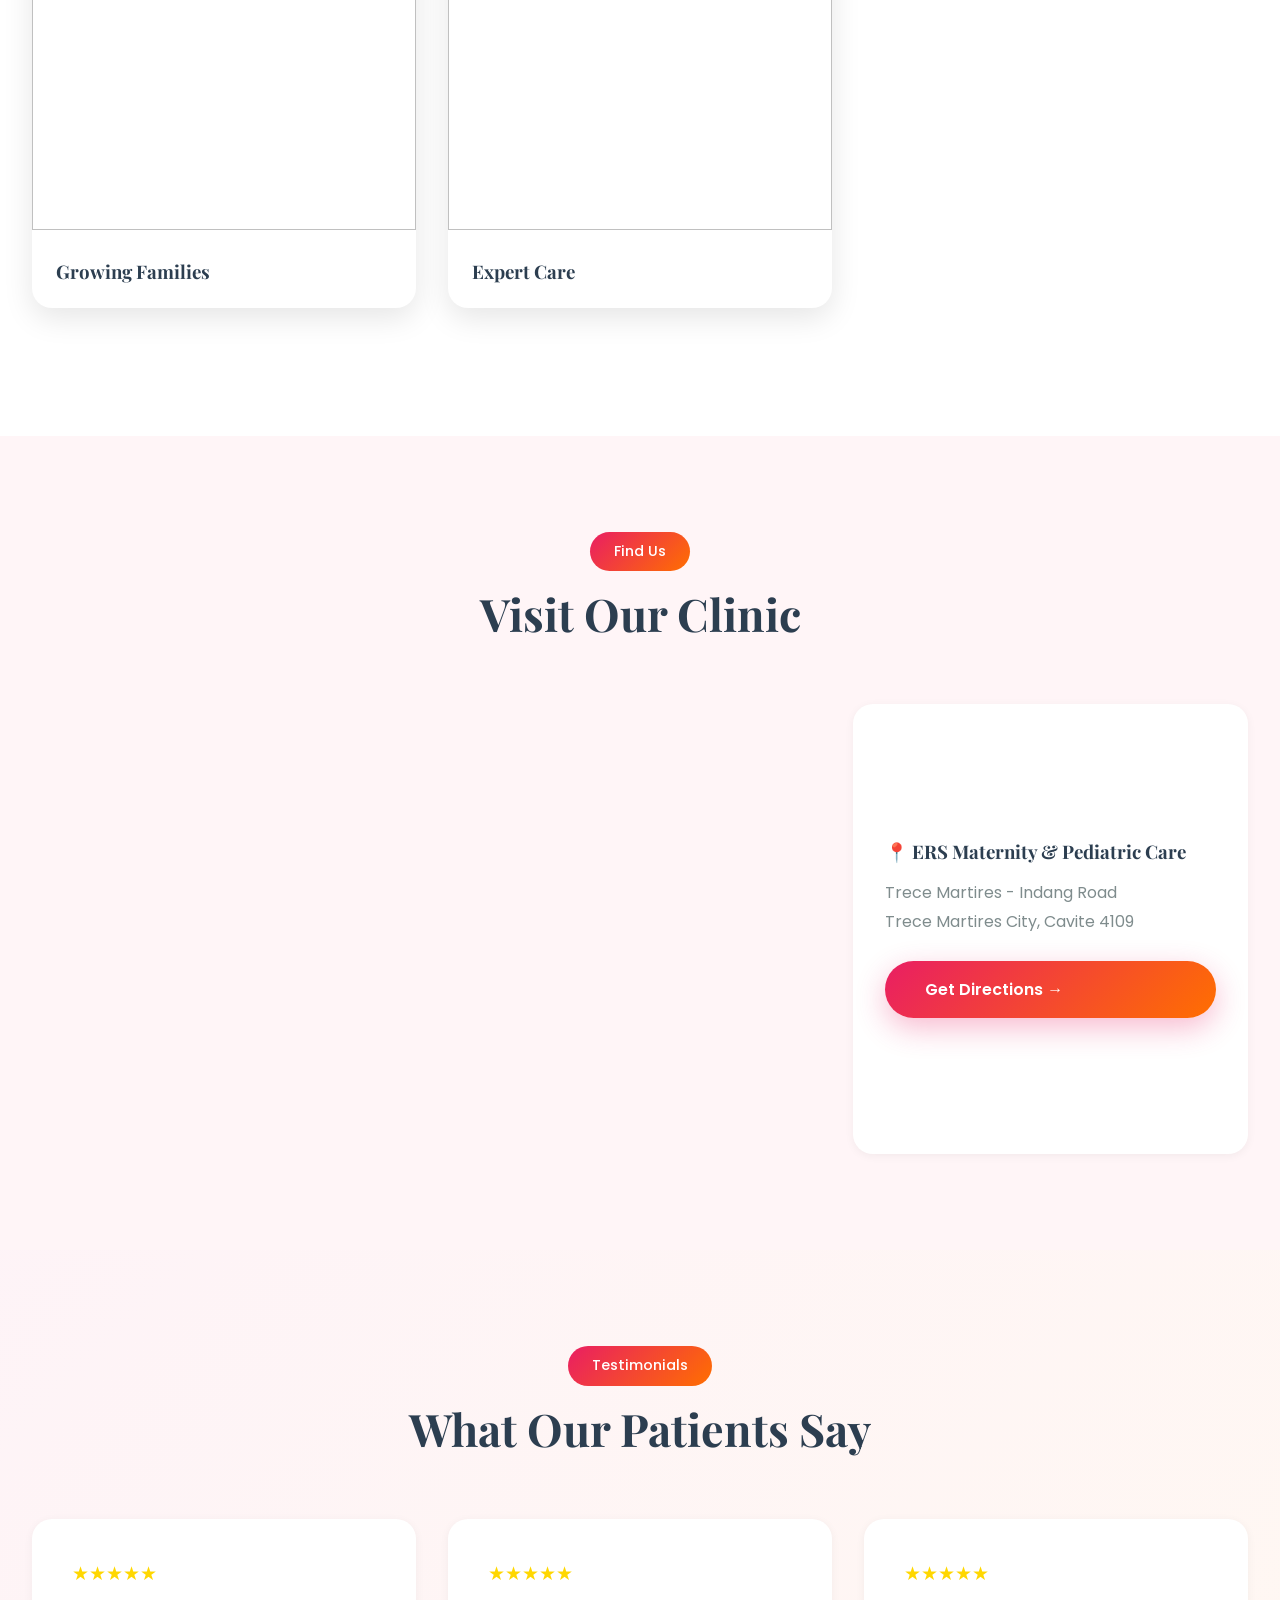
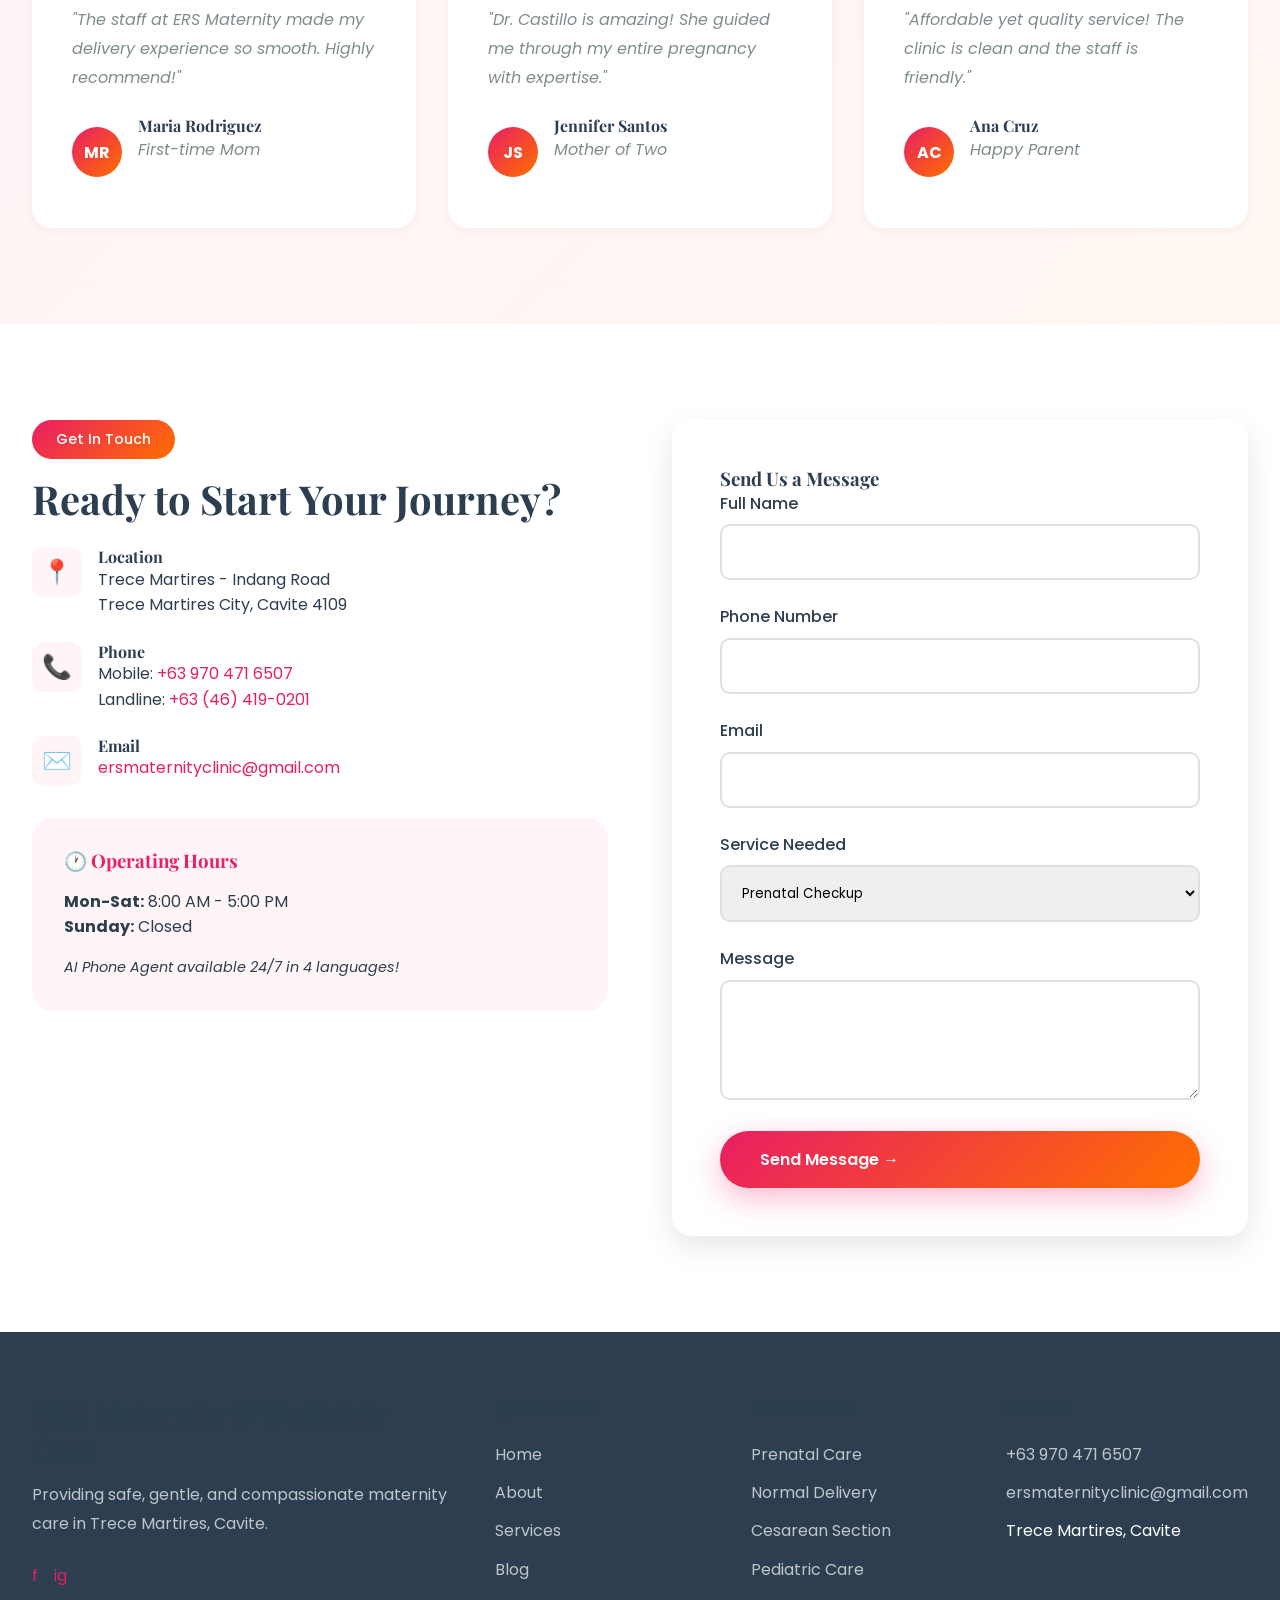
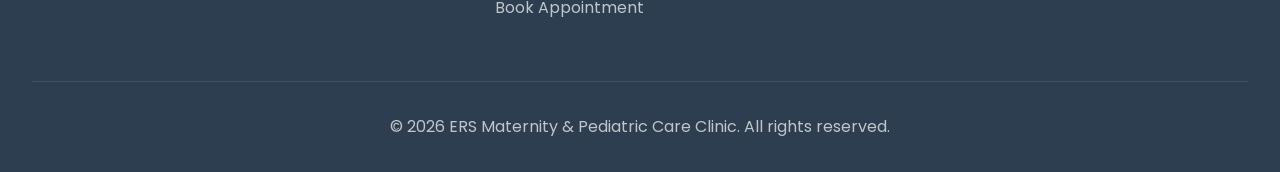
==== commit 474a151d: "Update index.html" ====
--- a/index.html
+++ b/index.html
@@ -132,7 +132,7 @@
             </div>
             <div class="hero-image">
                 <div class="hero-image-main">
-                    <img src="https://images.unsplash.com/photo-1555252333-9f8e95e1bb6f?auto=format&fit=crop&w=1200&q=80" alt="Happy mother and baby">
+                       <div style="width: 100%; height: 100%; background-image: url('https://images.unsplash.com/photo-1555252333-9f8e95e1bb6f?auto=format&fit=crop&w=1200&q=80'); background-size: cover; background-position: center;"></div>
                 </div>
                 <div class="floating-card floating-card-1">
                     <h4>500+</h4>
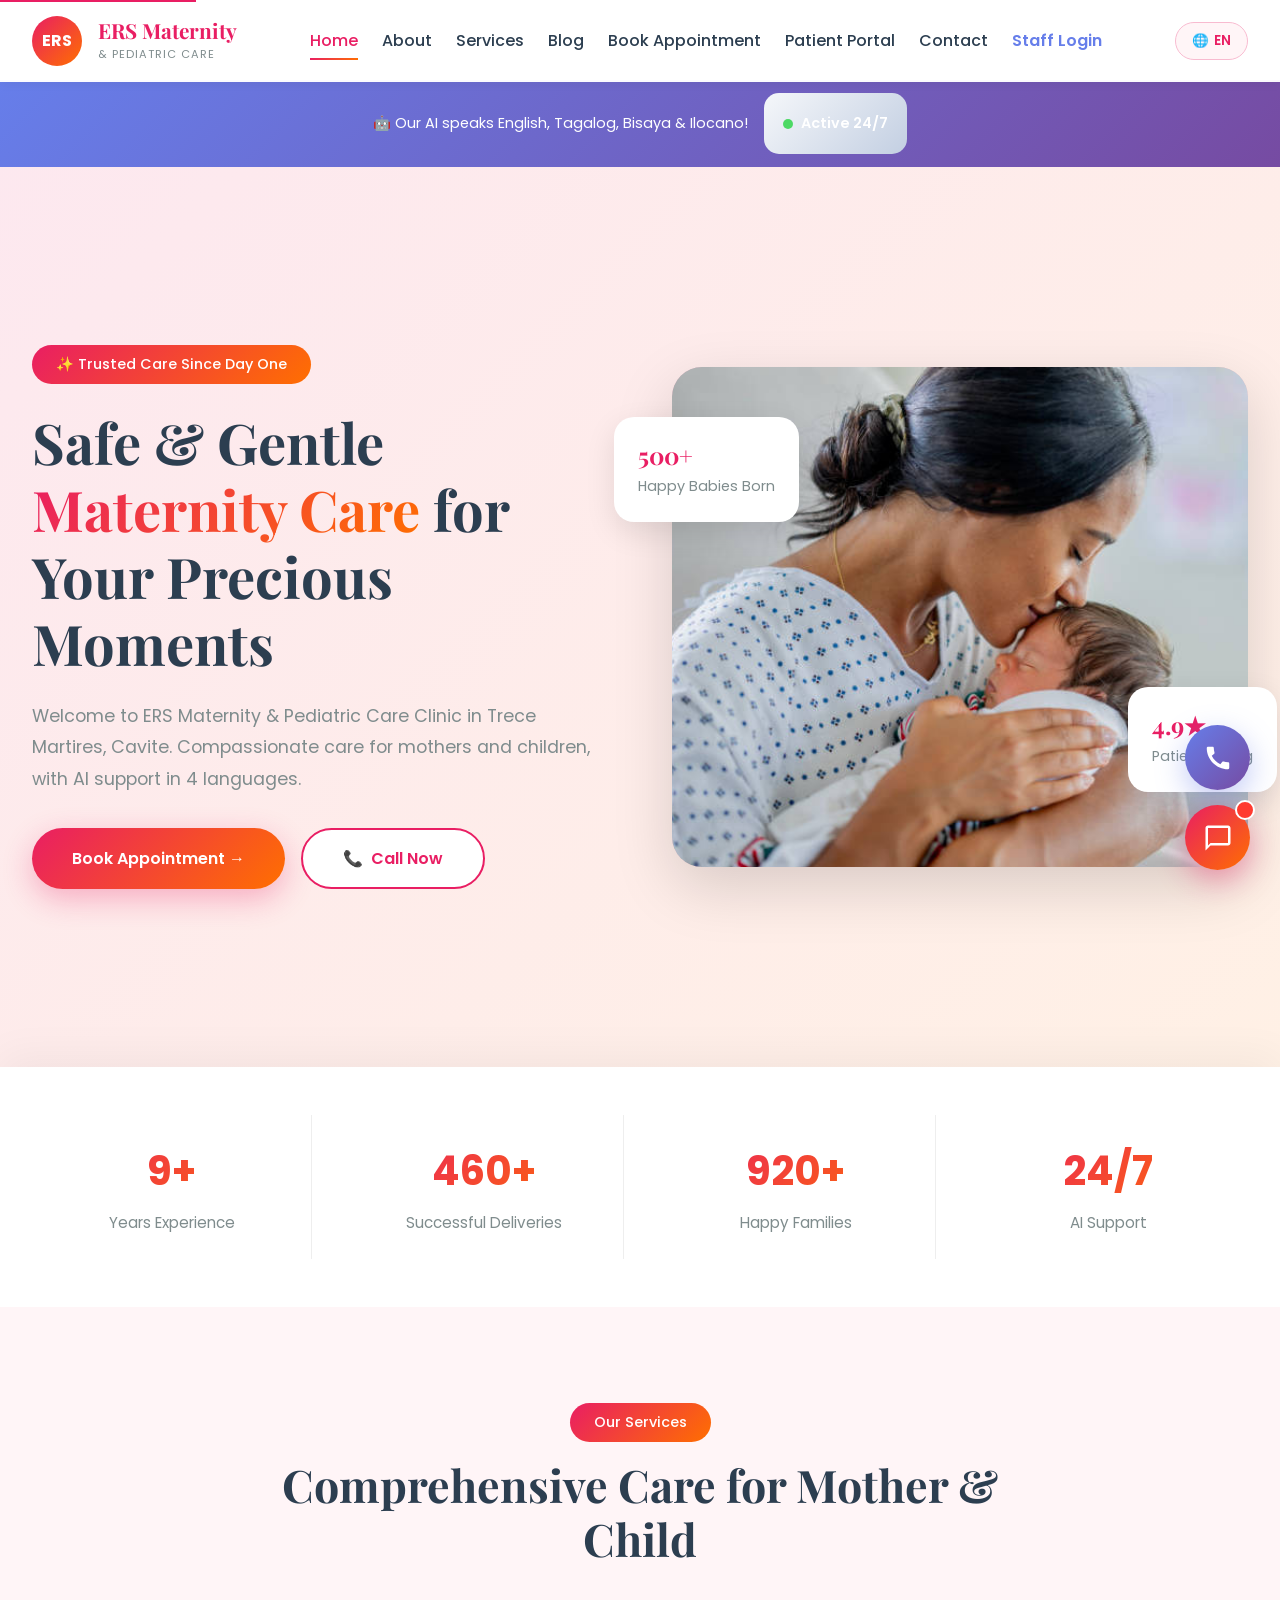
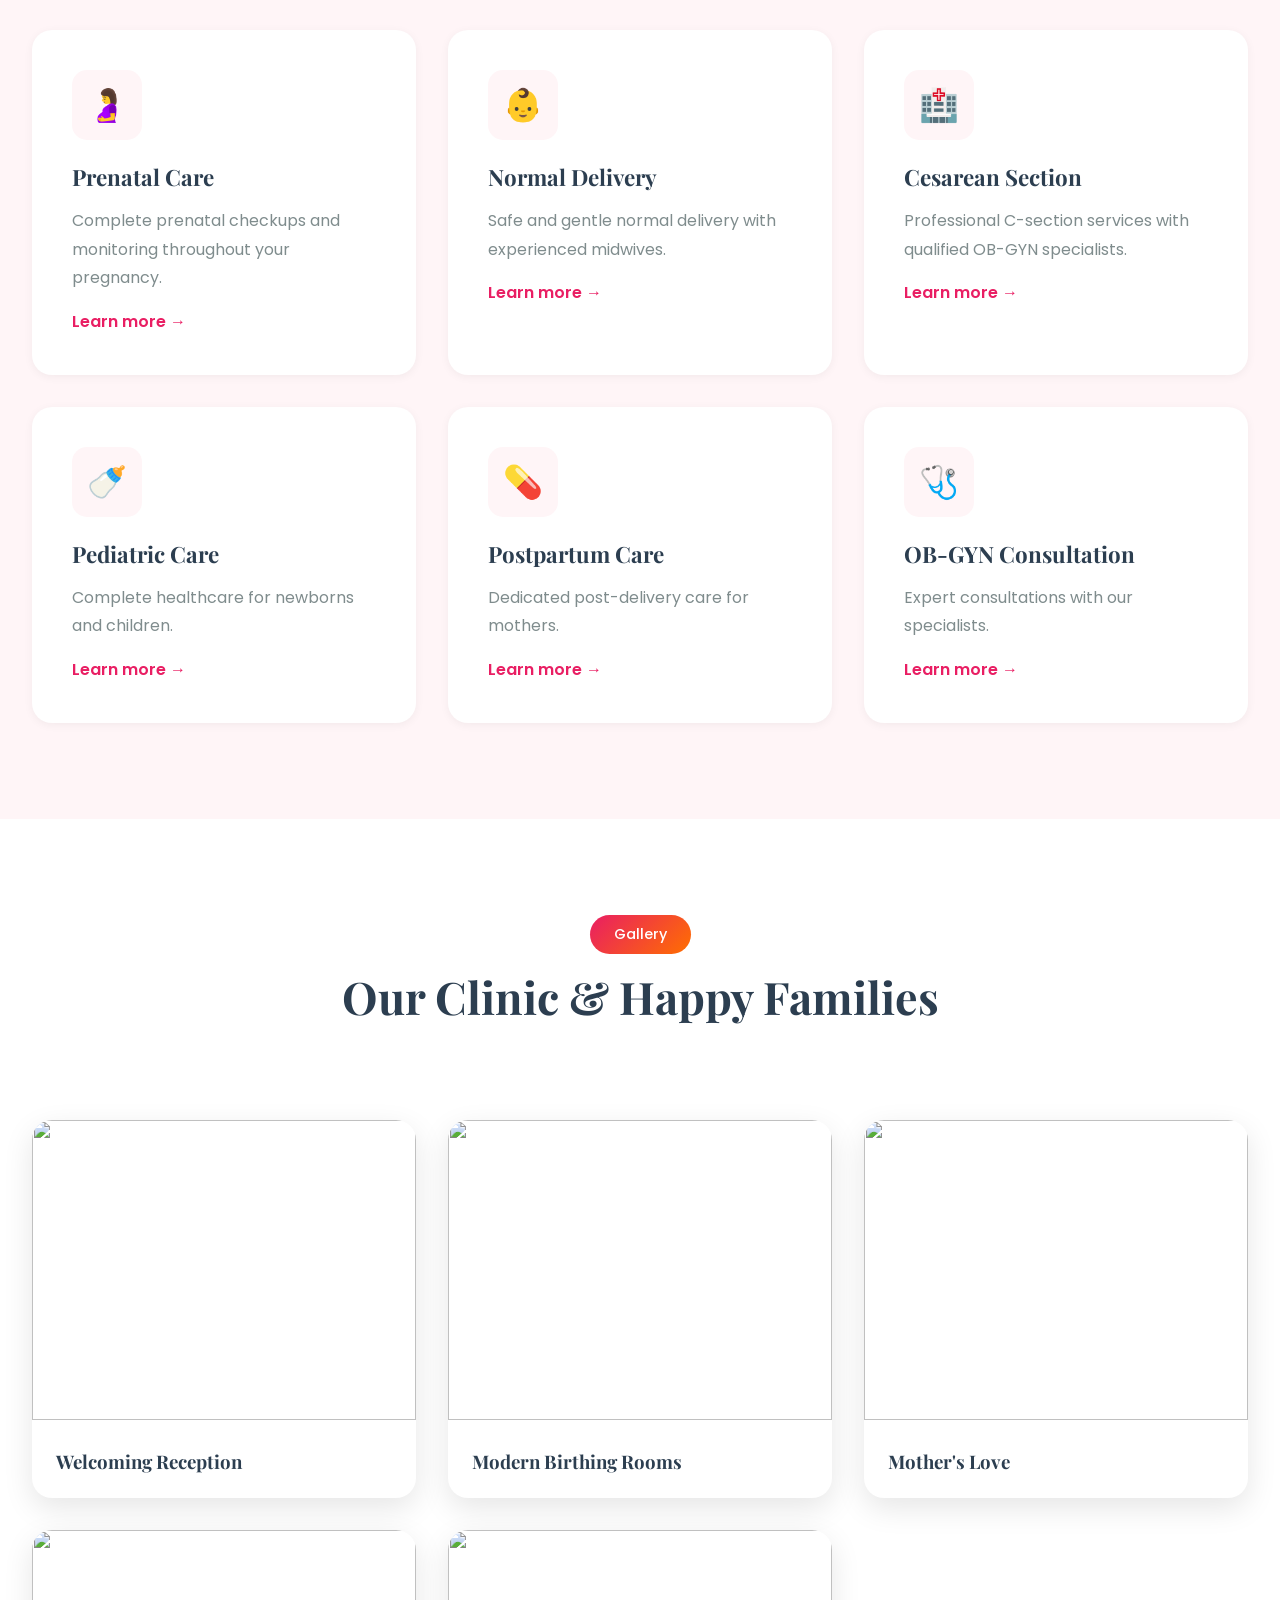
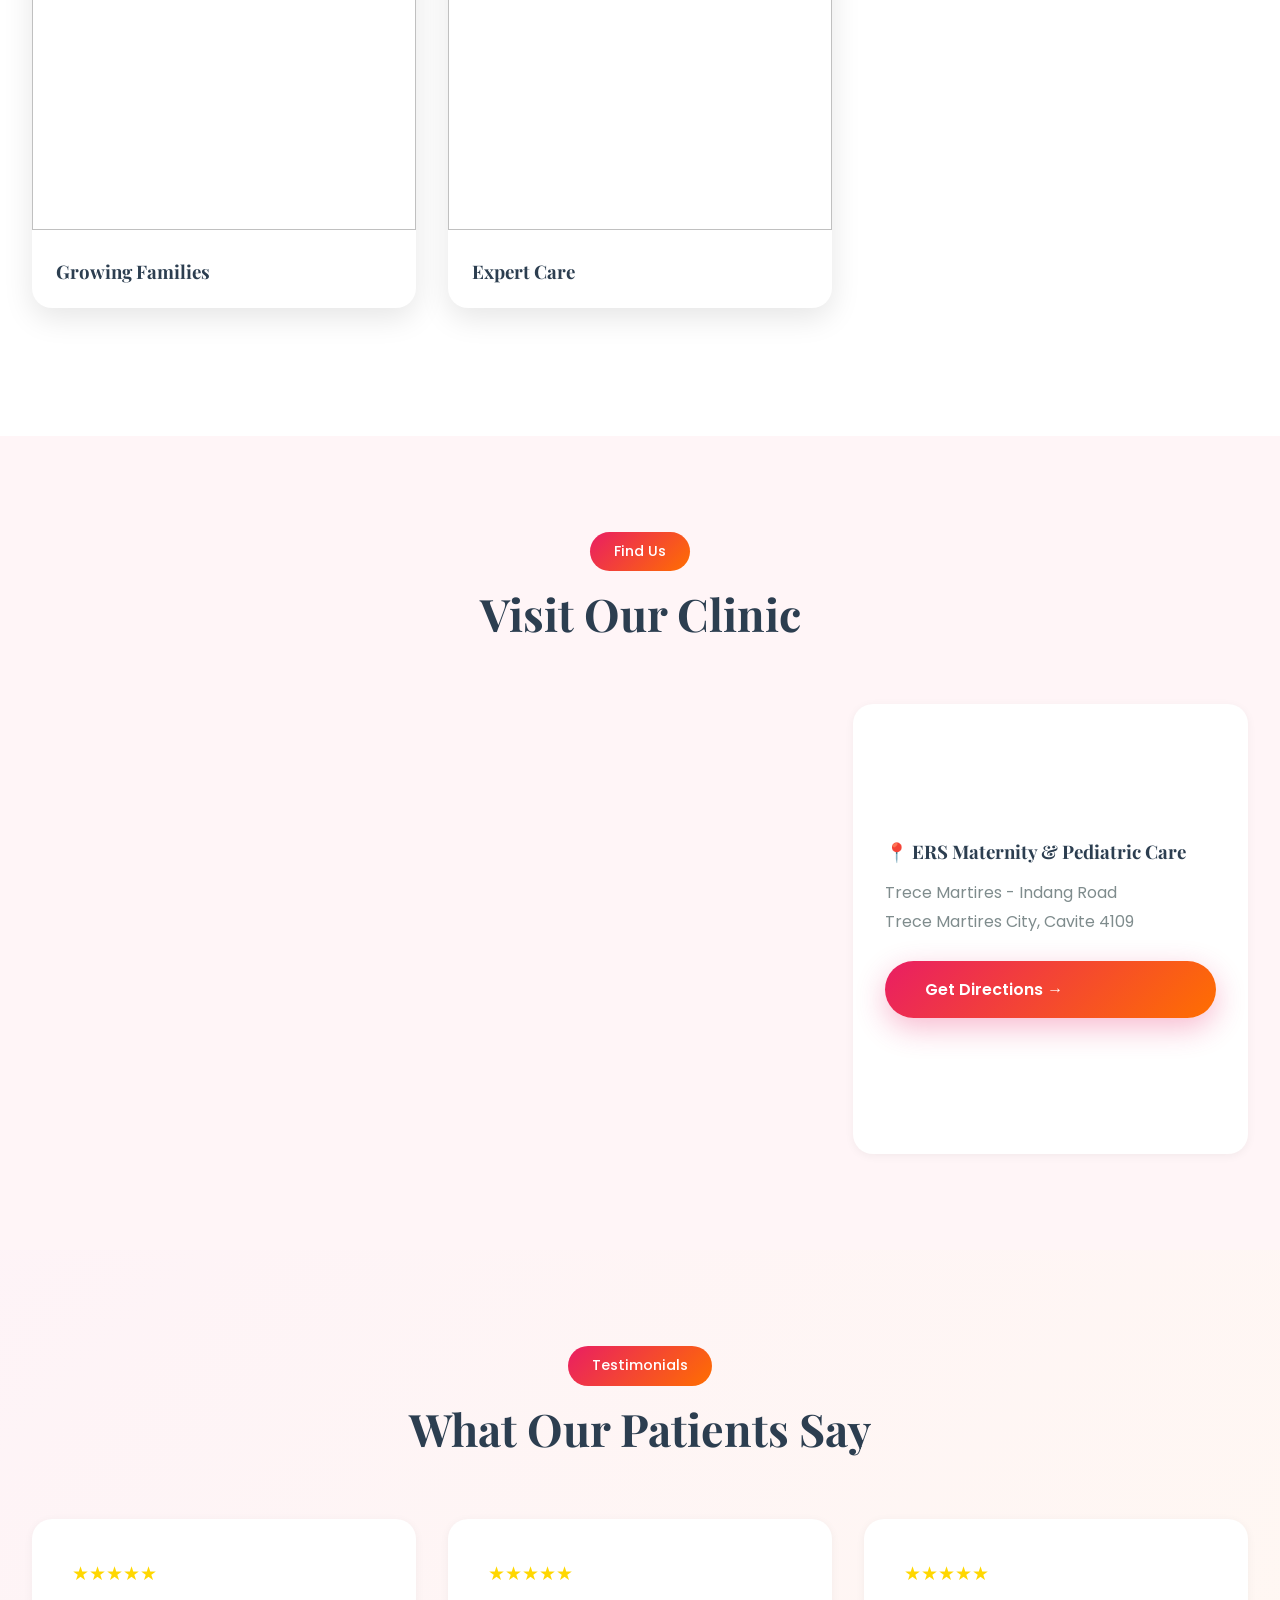
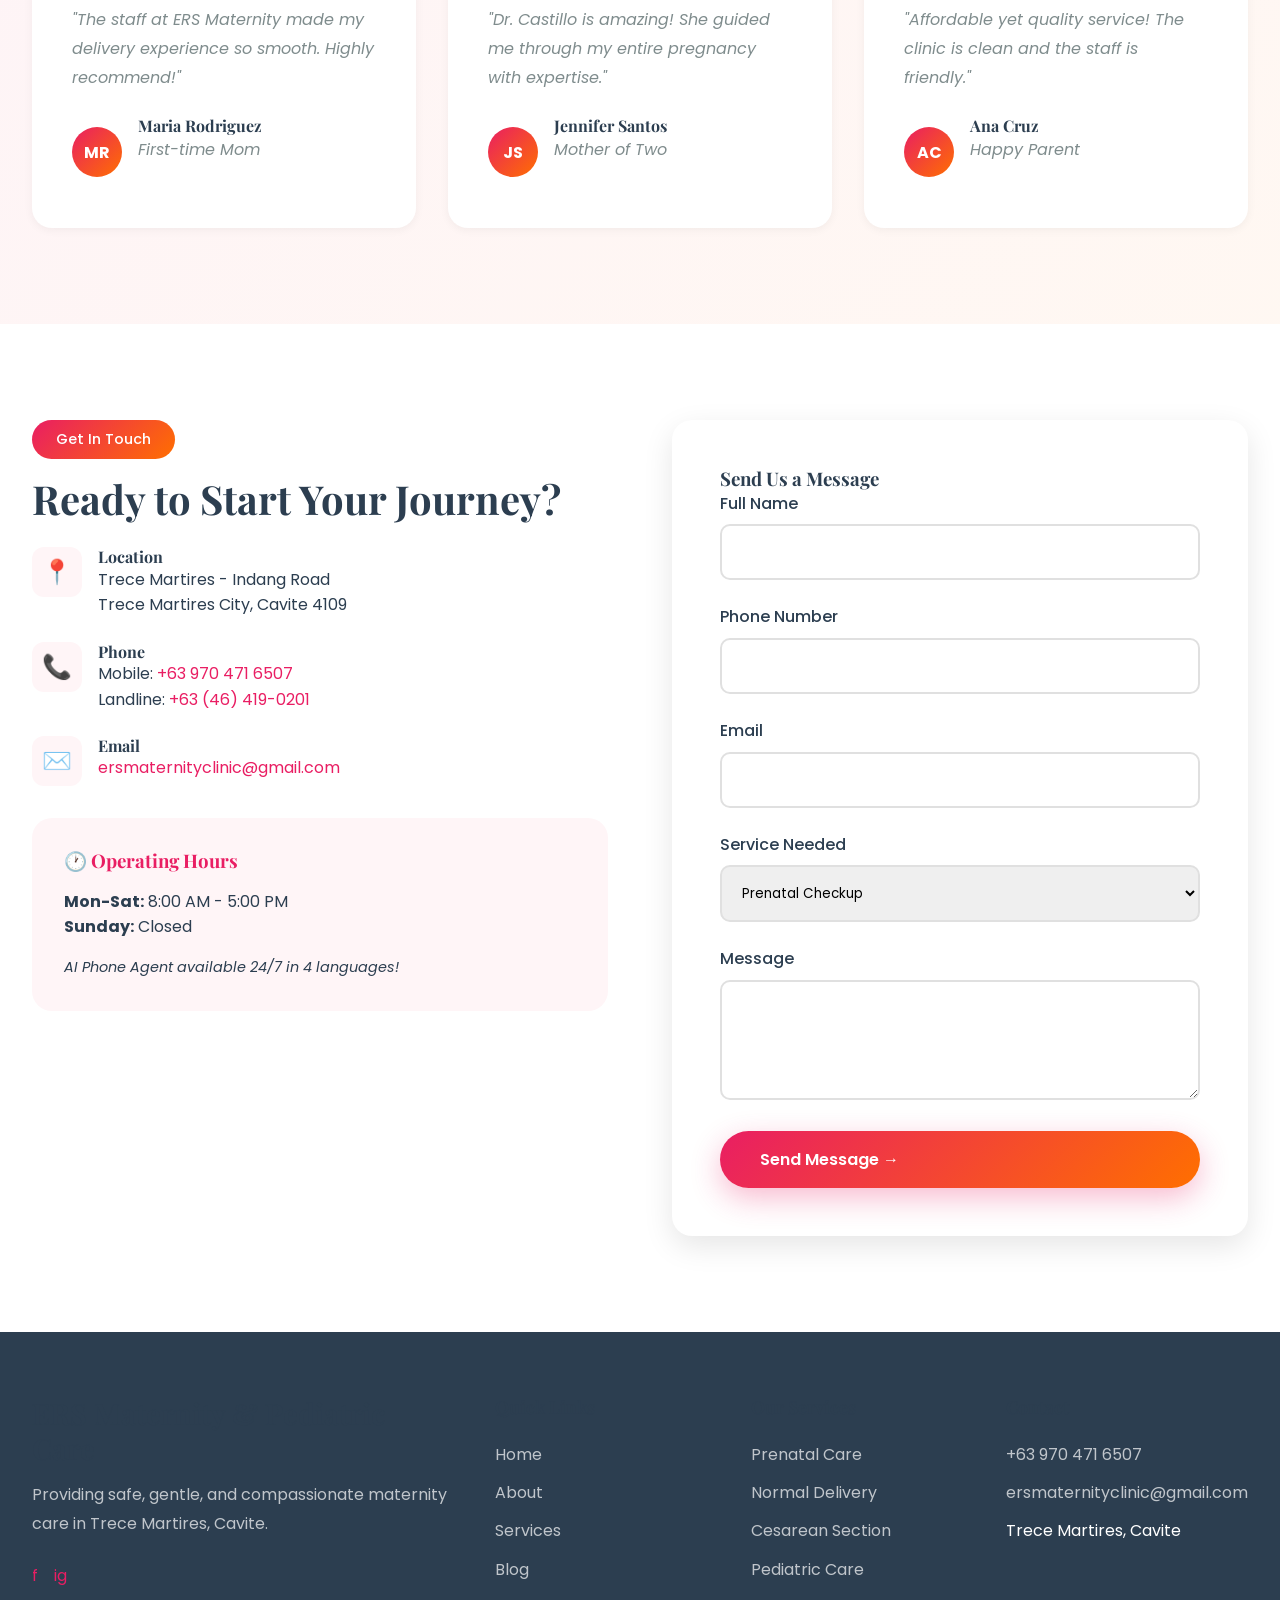
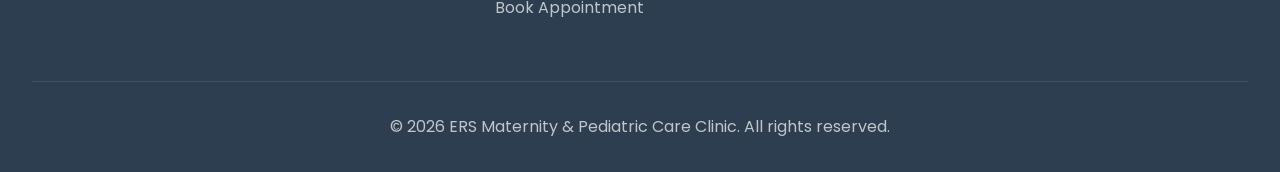
==== commit 4d3160d0: "Update index.html" ====
--- a/index.html
+++ b/index.html
@@ -132,8 +132,7 @@
             </div>
             <div class="hero-image">
                 <div class="hero-image-main">
-                       <div style="width: 100%; height: 100%; background-image: url('https://images.unsplash.com/photo-1555252333-9f8e95e1bb6f?auto=format&fit=crop&w=1200&q=80'); background-size: cover; background-position: center;"></div>
-                </div>
+                       <img src="hero-baby.jpg" alt="Happy mother and baby" style="width: 100%; height: 100%; object-fit: cover; border-radius: 20px;">
                 <div class="floating-card floating-card-1">
                     <h4>500+</h4>
                     <p data-translate="card-babies">Happy Babies Born</p>
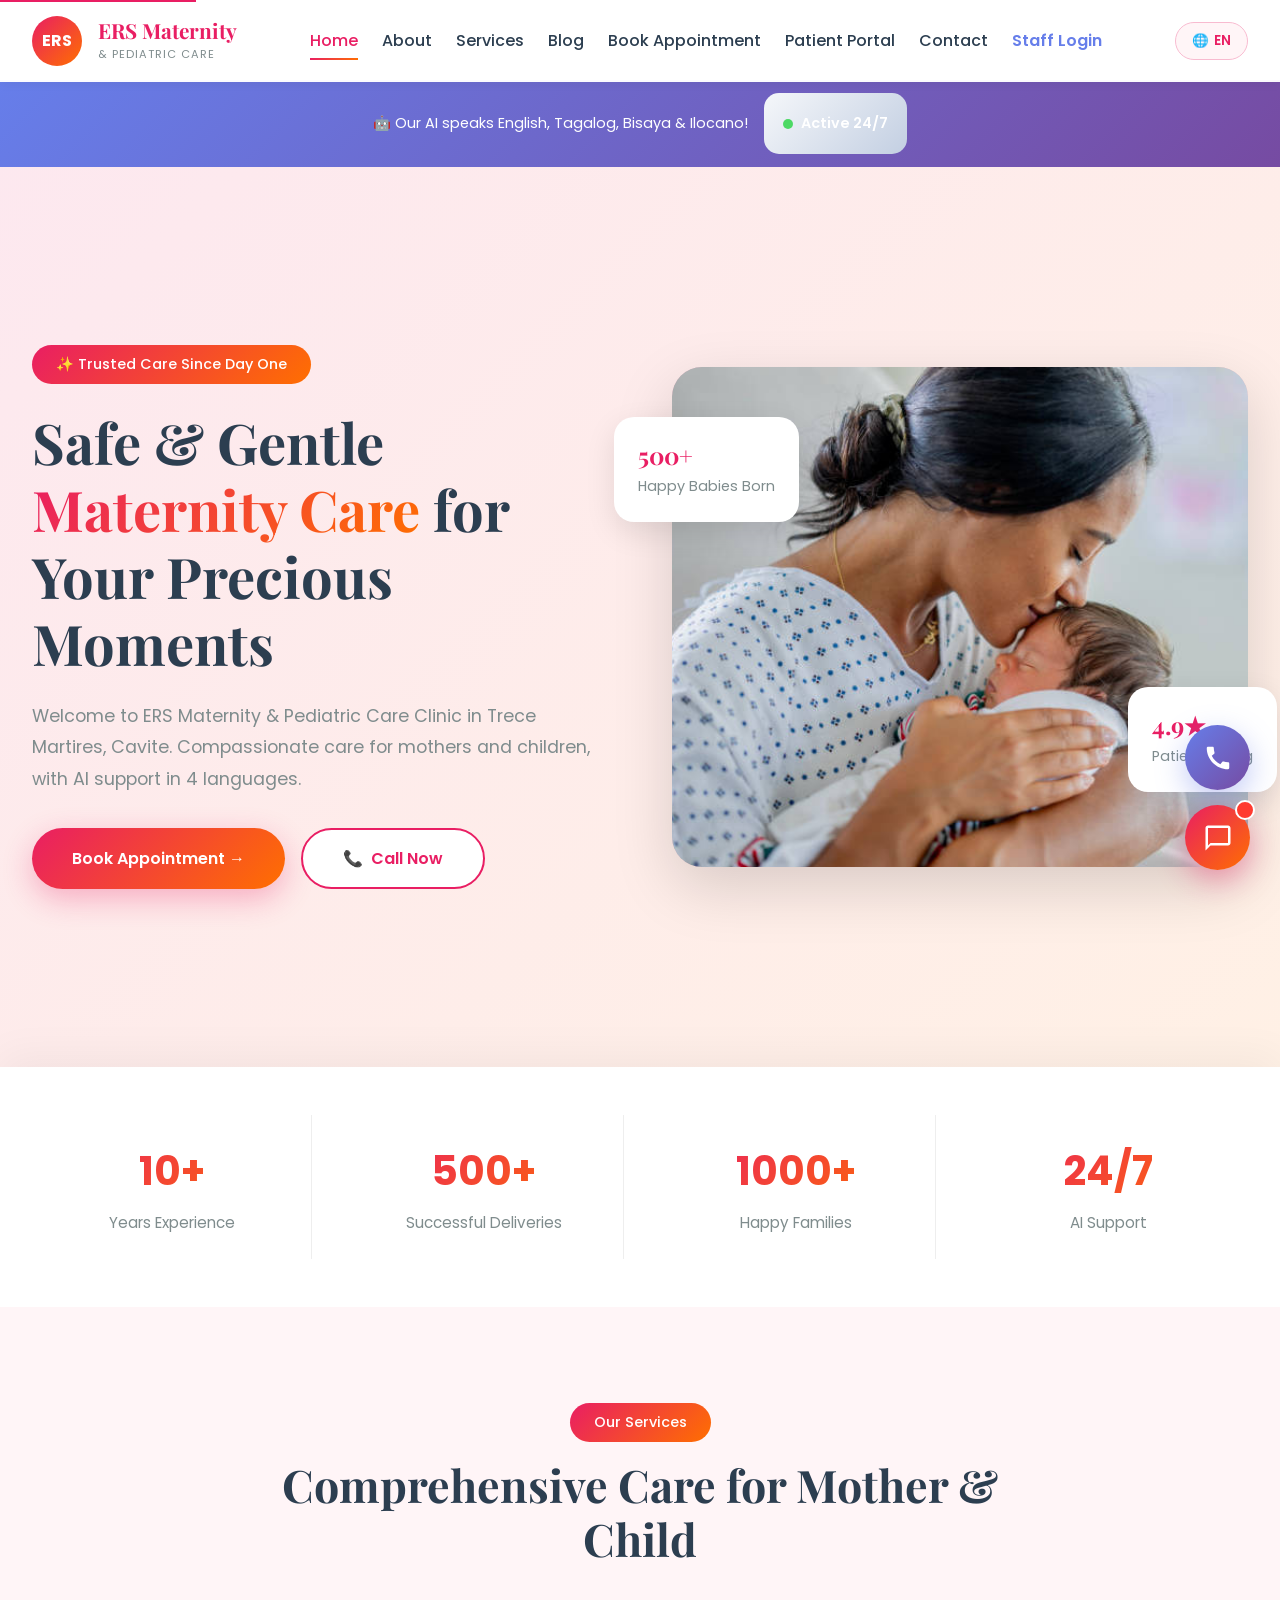
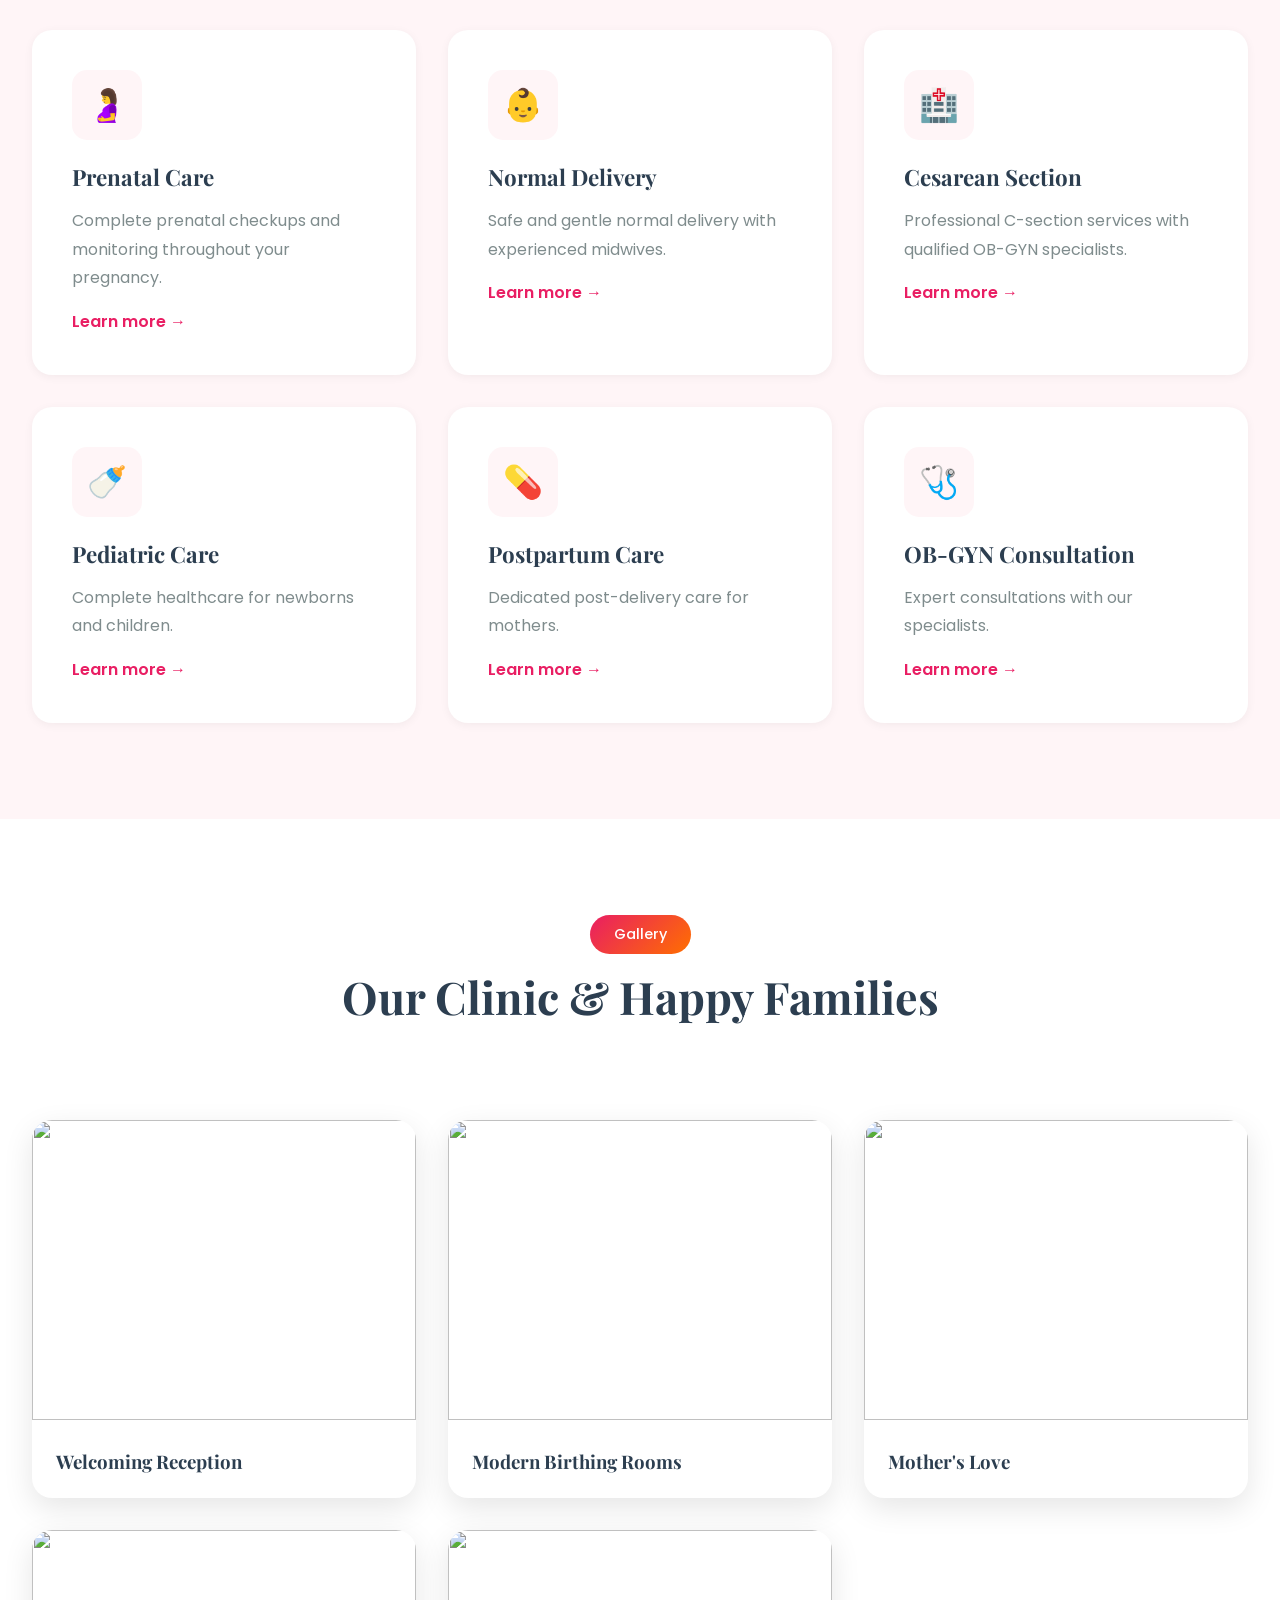
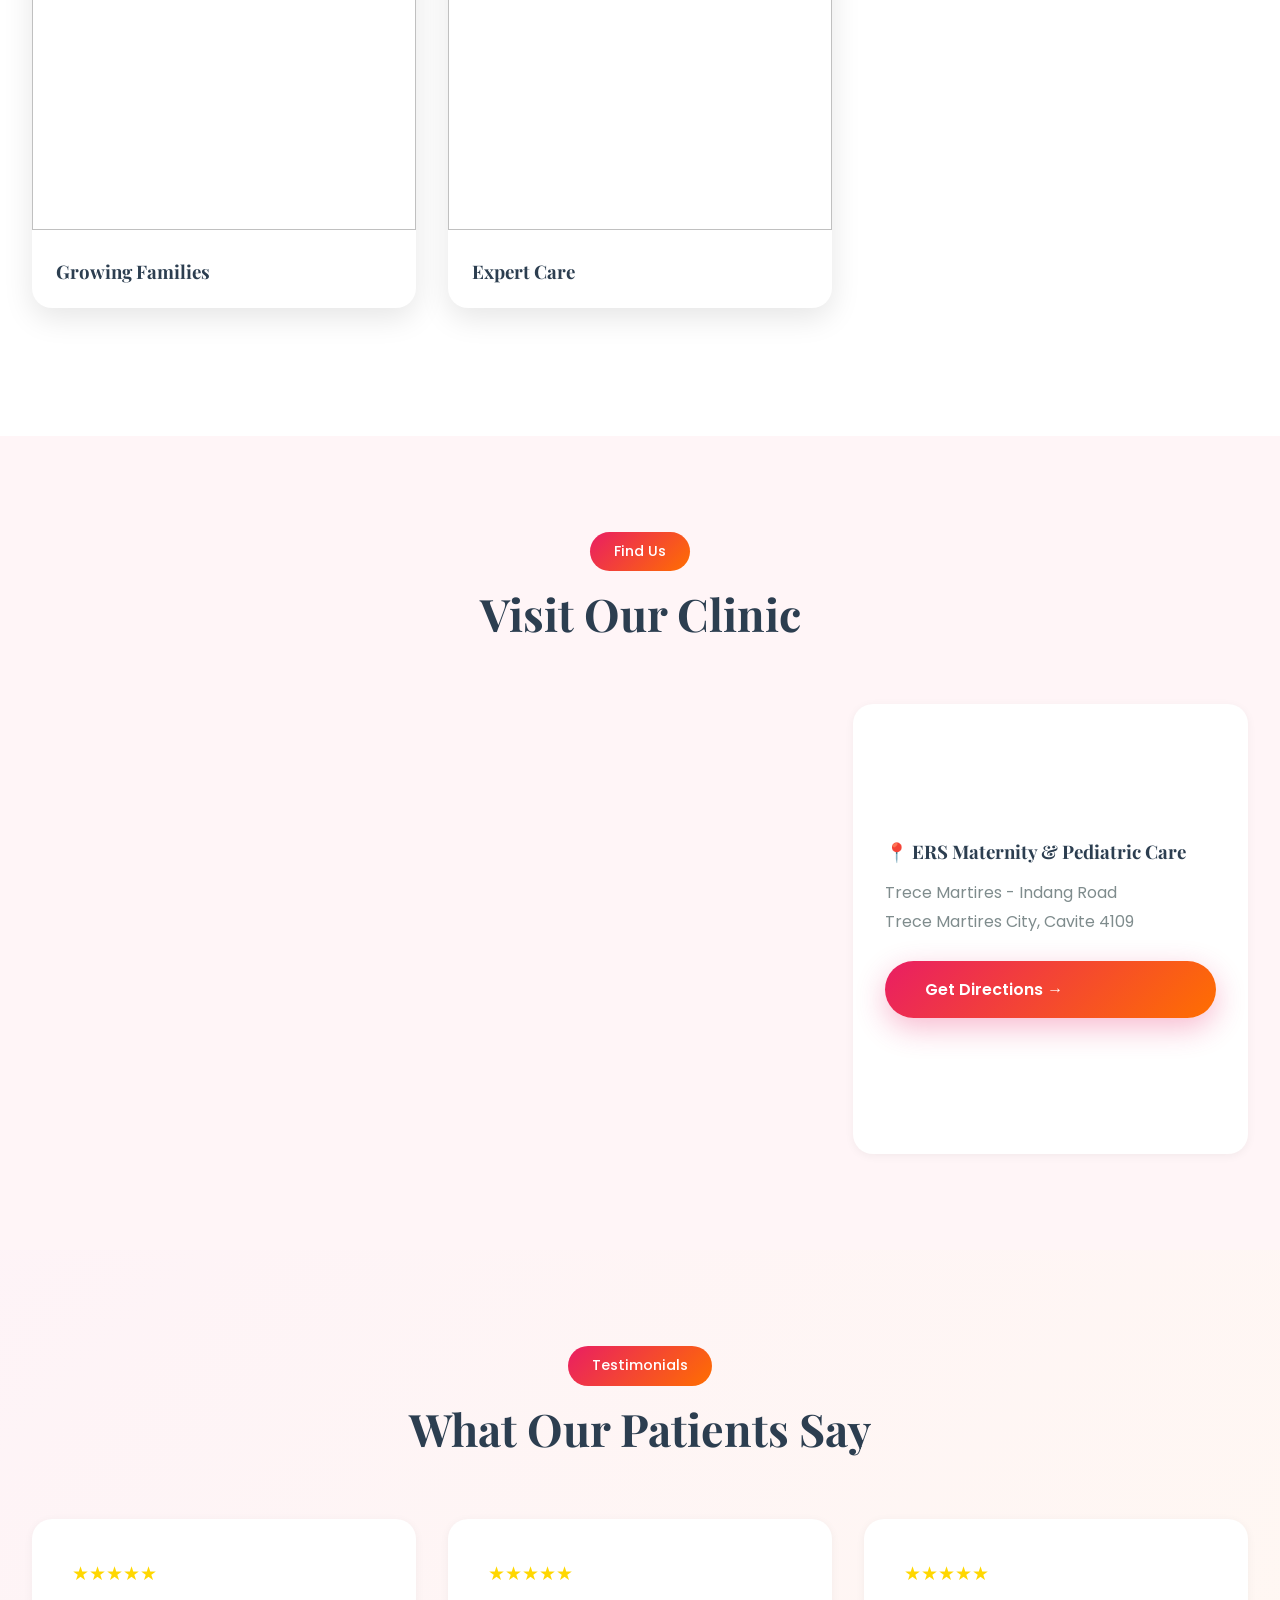
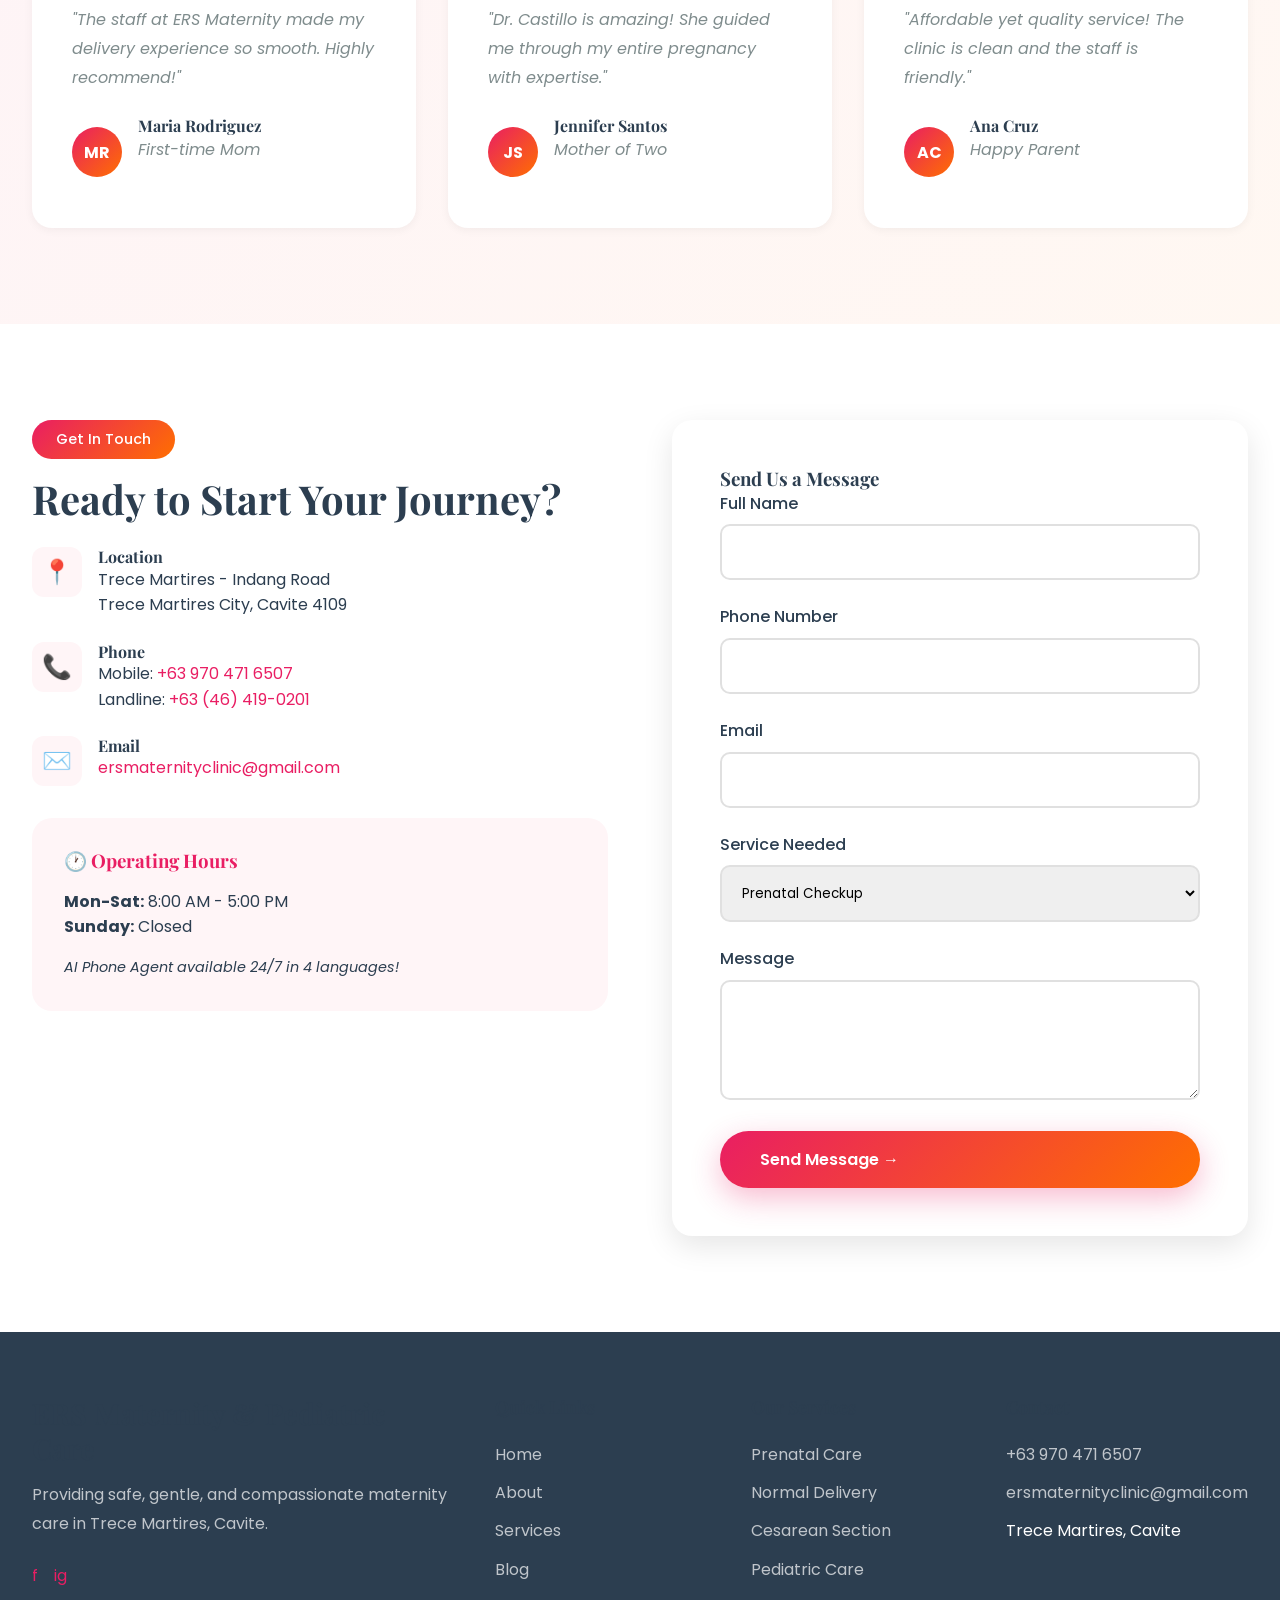
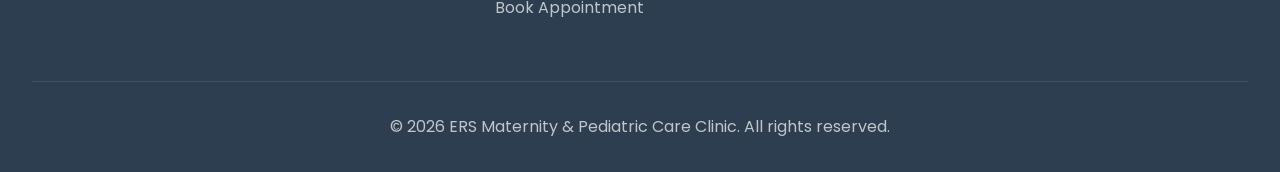
==== commit 97e2befd: "Initialize Supabase for chatbot logging Added Supabase initialization for chatbot logging." ====
--- a/index.html
+++ b/index.html
@@ -444,5 +444,18 @@
 <script src="appointment.js"></script>
 
 <script src="config.js"></script>
+    <!-- Initialize Supabase for Chatbot Logging -->
+<script src="https://cdn.jsdelivr.net/npm/@supabase/supabase-js@2"></script>
+<script src="config.js"></script>
+<script>
+    // This makes the database connection available to chatbot.js
+    if (window.API_CONFIG && window.supabase) {
+        window.supabaseClient = window.supabase.createClient(
+            window.API_CONFIG.SUPABASE_URL, 
+            window.API_CONFIG.SUPABASE_KEY
+        );
+        console.log("Database connected for AI logging!");
+    }
+</script>
 </body>
 </html>
